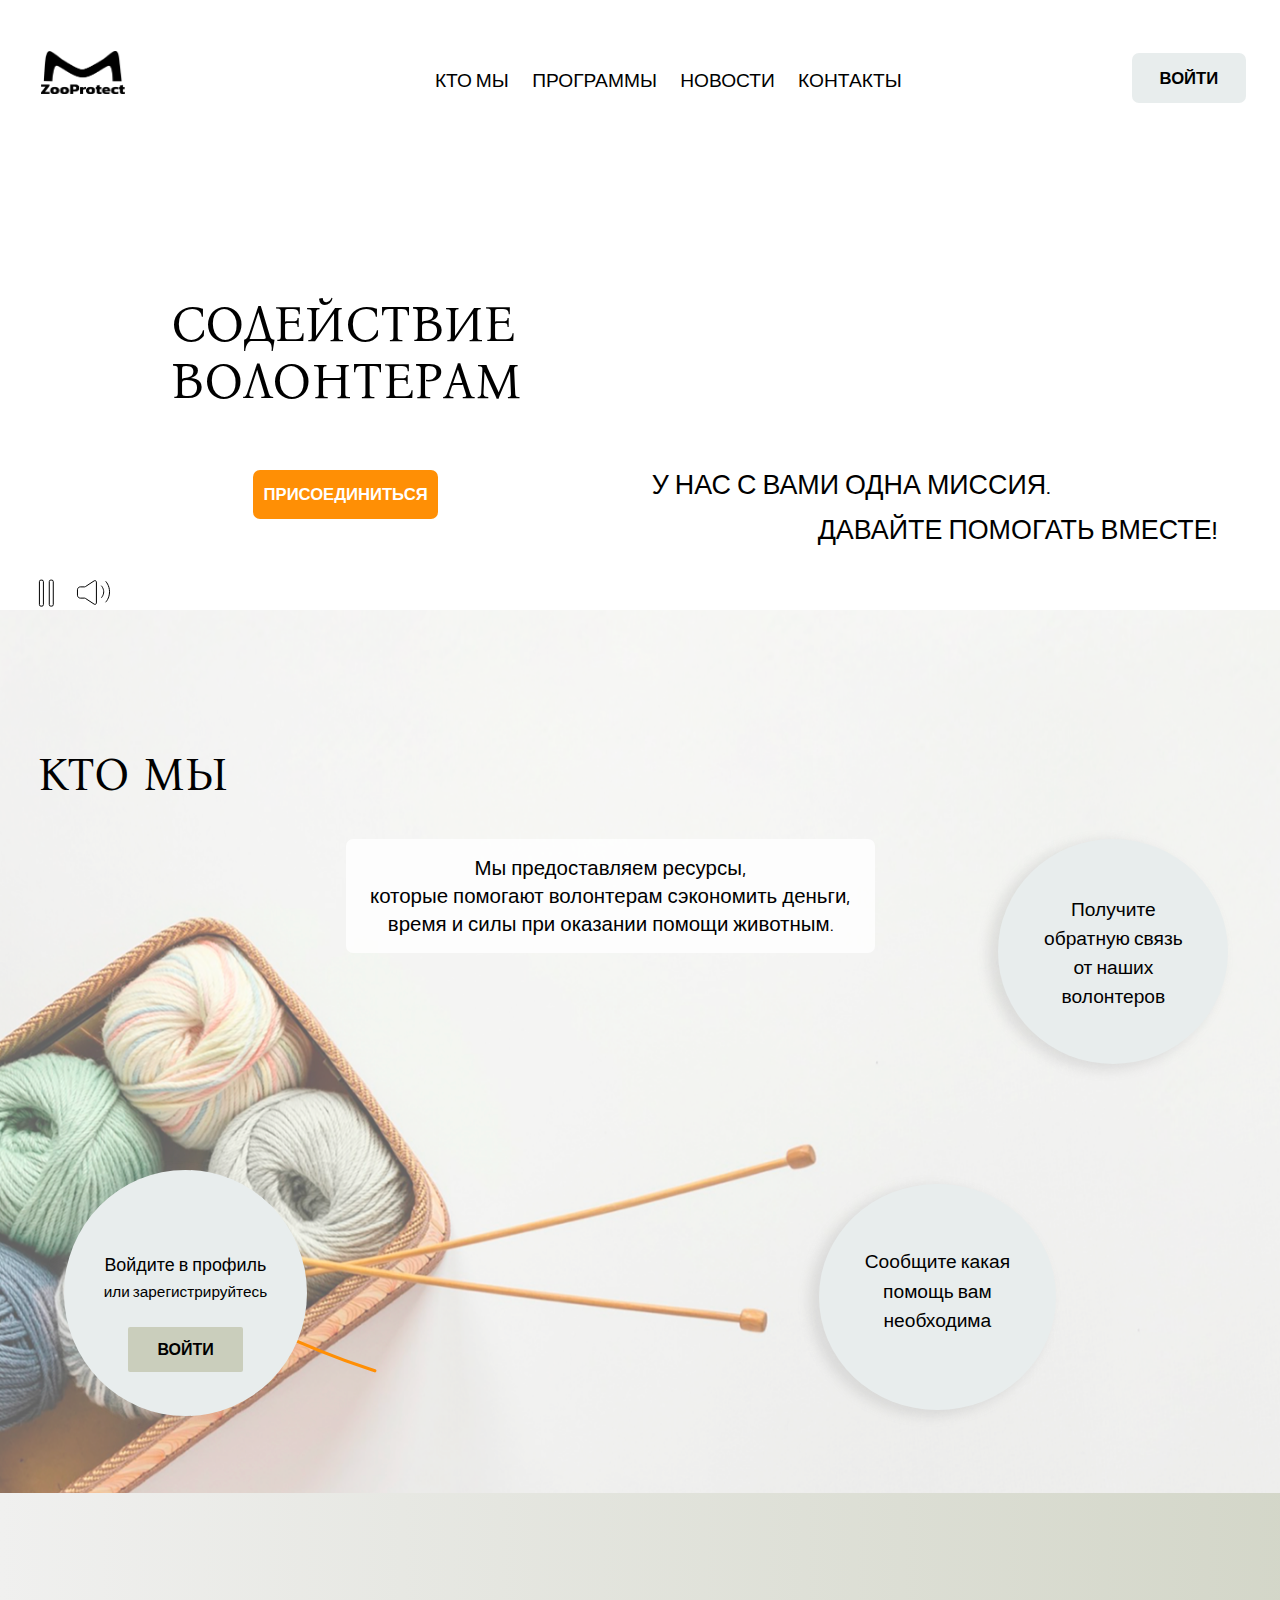
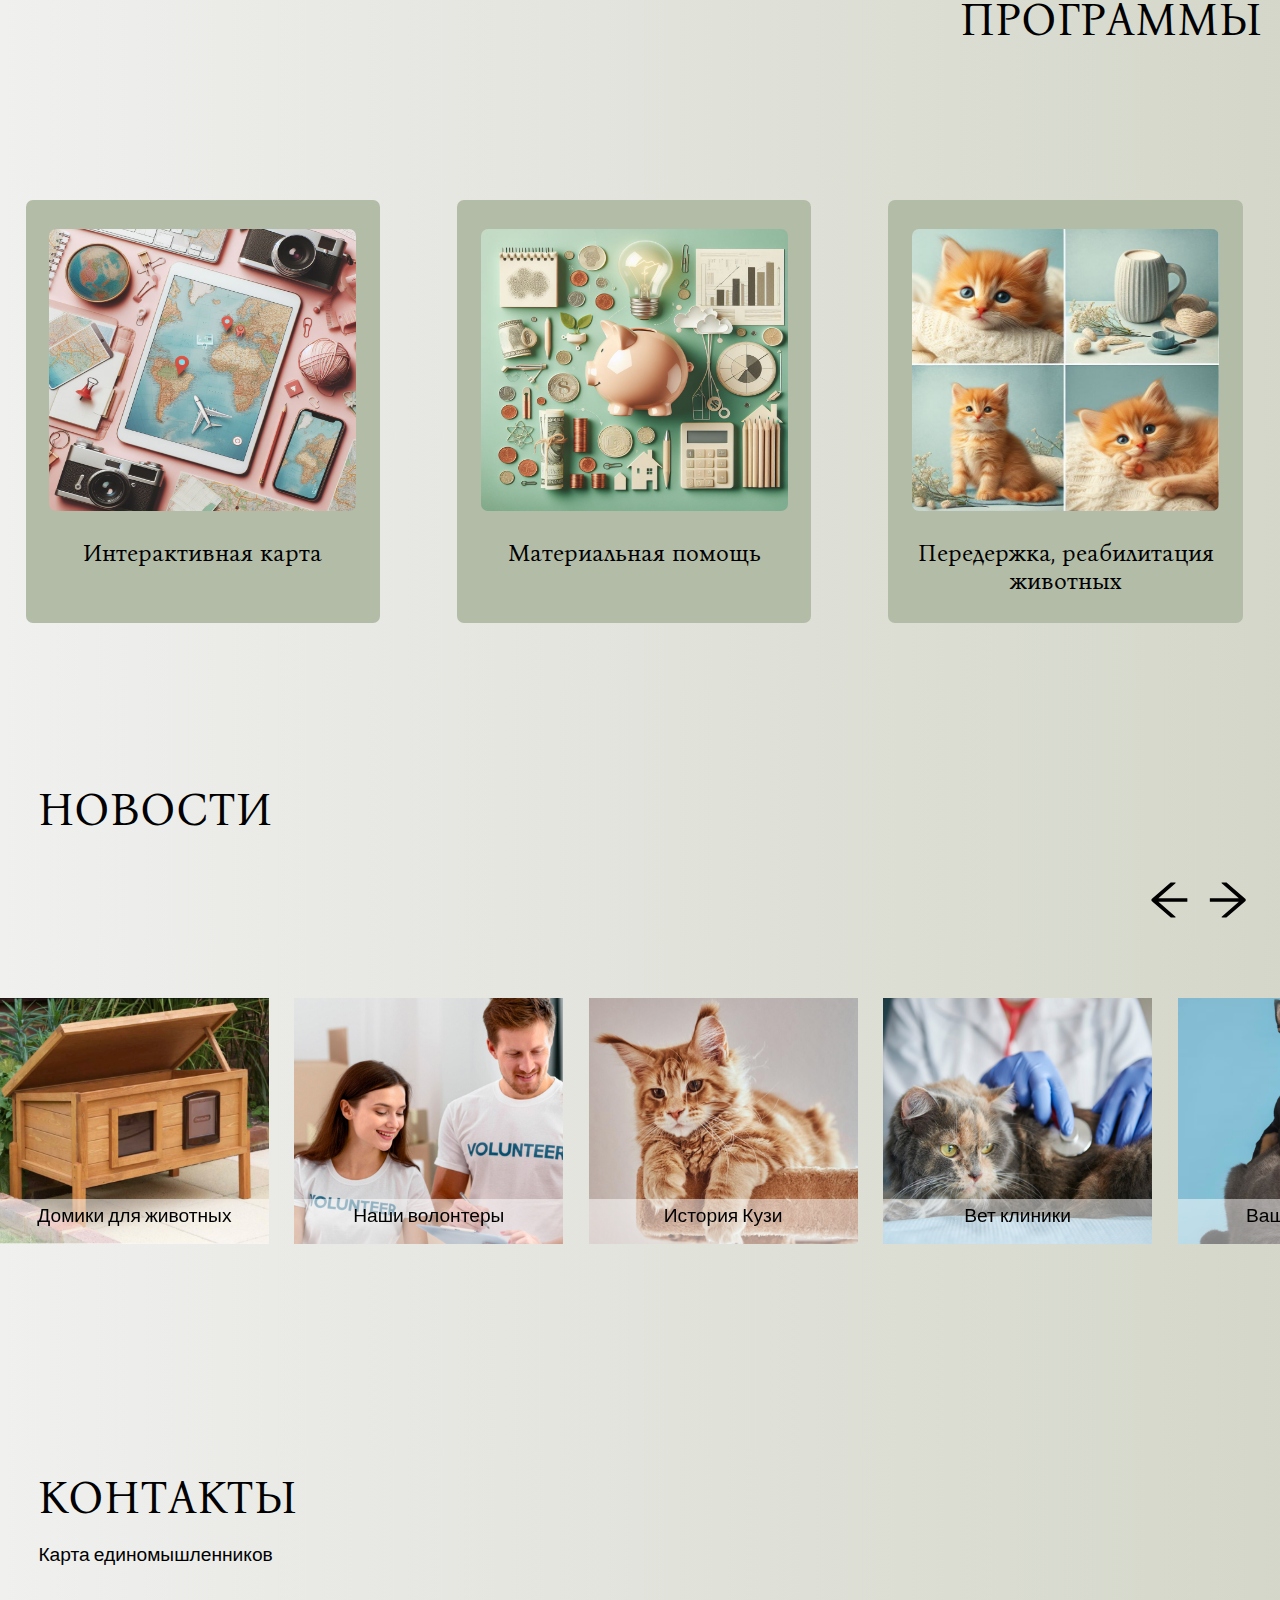
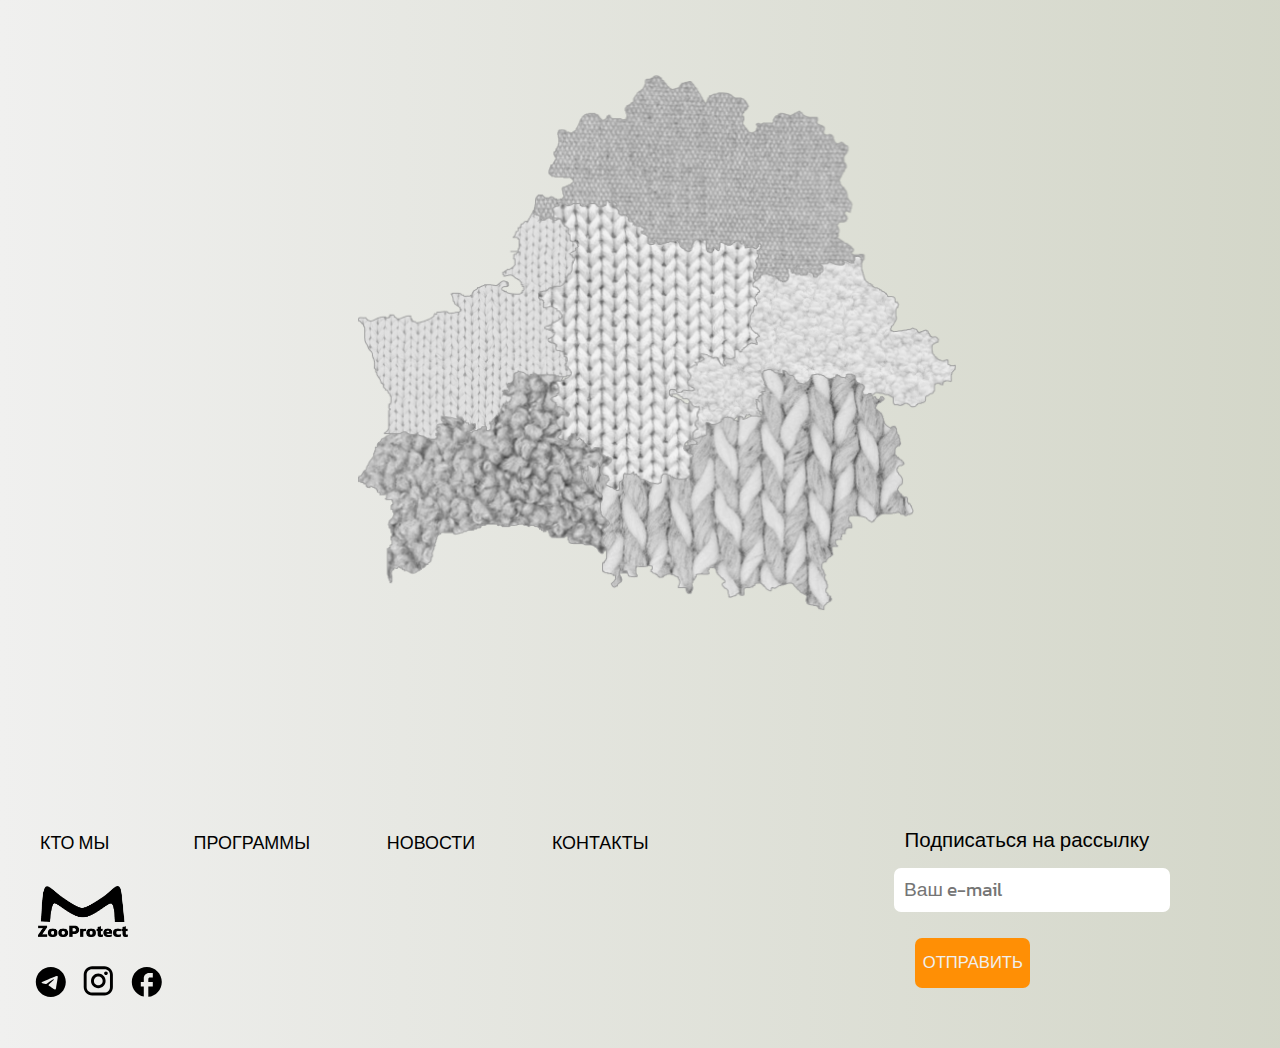
==== index.html @ 99e6db43 "first upload" ====
<!DOCTYPE html>
<html lang="en">
<head>
    <meta charset="UTF-8">
    <meta name="viewport" content="width=device-width, initial-scale=1.0">
    <link rel="stylesheet" href="./styles/normalize.css">
    <link rel="stylesheet" href="./styles/style.css">
    <link rel="preconnect" href="https://fonts.googleapis.com">
    <link rel="preconnect" href="https://fonts.gstatic.com" crossorigin>
    <link href="https://fonts.googleapis.com/css2?family=Bona+Nova:ital,wght@0,400;0,700;1,400&family=Kanit:ital,wght@0,100;0,200;0,300;0,400;0,500;0,600;0,700;0,800;0,900;1,100;1,200;1,300;1,400;1,500;1,600;1,700;1,800;1,900&display=swap" rel="stylesheet">
    <title>Document</title>
</head>

<body>
    <header>
        <div class="container">
            <audio src="./audio/cat.m4a" autoplay loop></audio>
            <audio src="./audio/office.m4a" loop></audio>
            <video src="./video/videoMain.mp4" autoplay muted loop></video>
            <img id="header__background" src="./img/headerBack.png" alt="Девушка за компьютером">
            <img id="header__background_mobile" src="./img/headerBackMobile.png" alt="Рыжий котик">
            <div id="header__menu_mobile">
                <svg width="56" height="22" viewBox="0 0 56 22" fill="none" xmlns="http://www.w3.org/2000/svg">
                    <rect x="0.795593" y="0.400879" width="55.2044" height="2.5896" fill="#1E1E1E"/>
                    <rect x="0.795593" y="9.56677" width="55.2044" height="2.5896" fill="#1E1E1E"/>
                    <rect x="0.795593" y="18.7537" width="55.2044" height="2.5896" fill="#1E1E1E"/>
                    </svg>
                    
                   <a href="#"> <img id="logo_without_name" src="./img/logoWithoutName.png" alt="логотип для мобильной версии"> </a>                   
            </div>
            <div id="burger_menu">
                <div id="burger_menu_head">
                    <svg width="30" height="26" viewBox="0 0 30 26" fill="none" xmlns="http://www.w3.org/2000/svg">
                        <line y1="-1.5" x2="34.8781" y2="-1.5" transform="matrix(0.748028 0.663667 -0.748028 0.663667 1 2.02954)" stroke="black" stroke-width="3"/>
                        <line y1="-1.5" x2="34.8781" y2="-1.5" transform="matrix(-0.748028 0.663667 0.748028 0.663667 28.7225 2.41797)" stroke="black" stroke-width="3"/>
                        </svg>
                        <a href="#"> <img src="./img/logoWithoutName.png" alt="логотип для мобильной версии"> </a>
                        <button class="enterButton">ВОЙТИ</button>
                </div>
                <ul>
                    <li>главная <svg width="26" height="23" viewBox="0 0 26 23" fill="none" xmlns="http://www.w3.org/2000/svg">
                        <g filter="url(#filter0_d_261_61)">
                        <path d="M21.7007 8.1765C22.0947 7.78953 22.1005 7.15639 21.7135 6.76234L15.4075 0.340972C15.0205 -0.0530757 14.3874 -0.0588136 13.9933 0.328156C13.5993 0.715125 13.5935 1.34826 13.9805 1.74231L19.5858 7.4502L13.878 13.0556C13.4839 13.4425 13.4782 14.0757 13.8651 14.4697C14.2521 14.8638 14.8853 14.8695 15.2793 14.4825L21.7007 8.1765ZM4.58487 8.31429L20.9909 8.46297L21.0091 6.46305L4.603 6.31437L4.58487 8.31429Z" fill="#FF8F05"/>
                        </g>
                        <defs>
                        <filter id="filter0_d_261_61" x="0.584871" y="0.041626" width="25.4151" height="22.7274" filterUnits="userSpaceOnUse" color-interpolation-filters="sRGB">
                        <feFlood flood-opacity="0" result="BackgroundImageFix"/>
                        <feColorMatrix in="SourceAlpha" type="matrix" values="0 0 0 0 0 0 0 0 0 0 0 0 0 0 0 0 0 0 127 0" result="hardAlpha"/>
                        <feOffset dy="4"/>
                        <feGaussianBlur stdDeviation="2"/>
                        <feComposite in2="hardAlpha" operator="out"/>
                        <feColorMatrix type="matrix" values="0 0 0 0 0 0 0 0 0 0 0 0 0 0 0 0 0 0 0.25 0"/>
                        <feBlend mode="normal" in2="BackgroundImageFix" result="effect1_dropShadow_261_61"/>
                        <feBlend mode="normal" in="SourceGraphic" in2="effect1_dropShadow_261_61" result="shape"/>
                        </filter>
                        </defs>
                        </svg></li>
                    <li>программы <svg width="26" height="23" viewBox="0 0 26 23" fill="none" xmlns="http://www.w3.org/2000/svg">
                        <g filter="url(#filter0_d_261_61)">
                        <path d="M21.7007 8.1765C22.0947 7.78953 22.1005 7.15639 21.7135 6.76234L15.4075 0.340972C15.0205 -0.0530757 14.3874 -0.0588136 13.9933 0.328156C13.5993 0.715125 13.5935 1.34826 13.9805 1.74231L19.5858 7.4502L13.878 13.0556C13.4839 13.4425 13.4782 14.0757 13.8651 14.4697C14.2521 14.8638 14.8853 14.8695 15.2793 14.4825L21.7007 8.1765ZM4.58487 8.31429L20.9909 8.46297L21.0091 6.46305L4.603 6.31437L4.58487 8.31429Z" fill="#FF8F05"/>
                        </g>
                        <defs>
                        <filter id="filter0_d_261_61" x="0.584871" y="0.041626" width="25.4151" height="22.7274" filterUnits="userSpaceOnUse" color-interpolation-filters="sRGB">
                        <feFlood flood-opacity="0" result="BackgroundImageFix"/>
                        <feColorMatrix in="SourceAlpha" type="matrix" values="0 0 0 0 0 0 0 0 0 0 0 0 0 0 0 0 0 0 127 0" result="hardAlpha"/>
                        <feOffset dy="4"/>
                        <feGaussianBlur stdDeviation="2"/>
                        <feComposite in2="hardAlpha" operator="out"/>
                        <feColorMatrix type="matrix" values="0 0 0 0 0 0 0 0 0 0 0 0 0 0 0 0 0 0 0.25 0"/>
                        <feBlend mode="normal" in2="BackgroundImageFix" result="effect1_dropShadow_261_61"/>
                        <feBlend mode="normal" in="SourceGraphic" in2="effect1_dropShadow_261_61" result="shape"/>
                        </filter>
                        </defs>
                        </svg></li>
                    <li>новости <svg width="26" height="23" viewBox="0 0 26 23" fill="none" xmlns="http://www.w3.org/2000/svg">
                        <g filter="url(#filter0_d_261_61)">
                        <path d="M21.7007 8.1765C22.0947 7.78953 22.1005 7.15639 21.7135 6.76234L15.4075 0.340972C15.0205 -0.0530757 14.3874 -0.0588136 13.9933 0.328156C13.5993 0.715125 13.5935 1.34826 13.9805 1.74231L19.5858 7.4502L13.878 13.0556C13.4839 13.4425 13.4782 14.0757 13.8651 14.4697C14.2521 14.8638 14.8853 14.8695 15.2793 14.4825L21.7007 8.1765ZM4.58487 8.31429L20.9909 8.46297L21.0091 6.46305L4.603 6.31437L4.58487 8.31429Z" fill="#FF8F05"/>
                        </g>
                        <defs>
                        <filter id="filter0_d_261_61" x="0.584871" y="0.041626" width="25.4151" height="22.7274" filterUnits="userSpaceOnUse" color-interpolation-filters="sRGB">
                        <feFlood flood-opacity="0" result="BackgroundImageFix"/>
                        <feColorMatrix in="SourceAlpha" type="matrix" values="0 0 0 0 0 0 0 0 0 0 0 0 0 0 0 0 0 0 127 0" result="hardAlpha"/>
                        <feOffset dy="4"/>
                        <feGaussianBlur stdDeviation="2"/>
                        <feComposite in2="hardAlpha" operator="out"/>
                        <feColorMatrix type="matrix" values="0 0 0 0 0 0 0 0 0 0 0 0 0 0 0 0 0 0 0.25 0"/>
                        <feBlend mode="normal" in2="BackgroundImageFix" result="effect1_dropShadow_261_61"/>
                        <feBlend mode="normal" in="SourceGraphic" in2="effect1_dropShadow_261_61" result="shape"/>
                        </filter>
                        </defs>
                        </svg></li>
                    <li>контакты <svg width="26" height="23" viewBox="0 0 26 23" fill="none" xmlns="http://www.w3.org/2000/svg">
                        <g filter="url(#filter0_d_261_61)">
                        <path d="M21.7007 8.1765C22.0947 7.78953 22.1005 7.15639 21.7135 6.76234L15.4075 0.340972C15.0205 -0.0530757 14.3874 -0.0588136 13.9933 0.328156C13.5993 0.715125 13.5935 1.34826 13.9805 1.74231L19.5858 7.4502L13.878 13.0556C13.4839 13.4425 13.4782 14.0757 13.8651 14.4697C14.2521 14.8638 14.8853 14.8695 15.2793 14.4825L21.7007 8.1765ZM4.58487 8.31429L20.9909 8.46297L21.0091 6.46305L4.603 6.31437L4.58487 8.31429Z" fill="#FF8F05"/>
                        </g>
                        <defs>
                        <filter id="filter0_d_261_61" x="0.584871" y="0.041626" width="25.4151" height="22.7274" filterUnits="userSpaceOnUse" color-interpolation-filters="sRGB">
                        <feFlood flood-opacity="0" result="BackgroundImageFix"/>
                        <feColorMatrix in="SourceAlpha" type="matrix" values="0 0 0 0 0 0 0 0 0 0 0 0 0 0 0 0 0 0 127 0" result="hardAlpha"/>
                        <feOffset dy="4"/>
                        <feGaussianBlur stdDeviation="2"/>
                        <feComposite in2="hardAlpha" operator="out"/>
                        <feColorMatrix type="matrix" values="0 0 0 0 0 0 0 0 0 0 0 0 0 0 0 0 0 0 0.25 0"/>
                        <feBlend mode="normal" in2="BackgroundImageFix" result="effect1_dropShadow_261_61"/>
                        <feBlend mode="normal" in="SourceGraphic" in2="effect1_dropShadow_261_61" result="shape"/>
                        </filter>
                        </defs>
                        </svg></li>
                </ul>
            </div>
            <div id="header__menu">
                <a href="#">
                <img id="logo_stat" src="./img/logo.png" alt="логотип">
                <img id="logo_gif" src="./img/logo_anim.gif" alt="логотип анимация">
                
                </a>
                <ul>
                    <li><a href="#about_us">КТО МЫ</a></li>
                    <li><a href="#programs">ПРОГРАММЫ</a></li>
                    <li><a href="#allNews">НОВОСТИ</a></li>
                    <li><a href="#contacts">КОНТАКТЫ</a></li>
                </ul>
                <button class="enterButton">ВОЙТИ</button>
            </div>
        </div>
    </header>

    <main>
        <section id="first_page">
            <div class="container">
            
                
                <div id="first_page__title">
                  
                    <h1>СОДЕЙСТВИЕ ВОЛОНТЕРАМ</h1>
                    <button class="enterButton">ПРИСОЕДИНИТЬСЯ</button>
            </div>

            <div id="first_page__mediaControllers">
                <svg id="first_page__mediaControllers_pause" width="16" height="28" viewBox="0 0 16 28" fill="none" xmlns="http://www.w3.org/2000/svg">
                    <rect x="11.2737" y="1.11987" width="4" height="26" rx="1.5" stroke="black"/>
                    <rect x="1.41962" y="1.13086" width="4" height="26" rx="1.5" stroke="black"/>
                </svg>
                <svg id="first_page__mediaControllers_play" width="24" height="29" viewBox="0 0 24 29" fill="none" xmlns="http://www.w3.org/2000/svg">
                    <path d="M22.674 15.7808C23.633 15.1962 23.633 13.8038 22.674 13.2192L3.65588 1.62536C2.65631 1.01601 1.3751 1.73547 1.3751 2.90614L1.3751 26.0939C1.3751 27.2645 2.65631 27.984 3.65588 27.3746L22.674 15.7808Z" stroke="black"/>
                </svg>
                    
                <svg id="first_page__mediaControllers_soundOn" width="35" height="25" viewBox="0 0 35 25" fill="none" xmlns="http://www.w3.org/2000/svg">
                    <path d="M1.45831 15.2081V9.79184C1.45831 9.0183 1.7656 8.27643 2.31258 7.72945C2.85957 7.18247 3.60143 6.87518 4.37498 6.87518H8.60415C8.88928 6.87511 9.16814 6.79145 9.40623 6.63455L18.1562 0.865385C18.3761 0.720603 18.631 0.638028 18.894 0.626419C19.157 0.61481 19.4182 0.6746 19.65 0.799446C19.8817 0.924293 20.0753 1.10954 20.2103 1.33554C20.3453 1.56153 20.4166 1.81985 20.4166 2.08309V22.9168C20.4166 23.1801 20.3453 23.4384 20.2103 23.6644C20.0753 23.8904 19.8817 24.0756 19.65 24.2005C19.4182 24.3253 19.157 24.3851 18.894 24.3735C18.631 24.3619 18.3761 24.2793 18.1562 24.1346L9.40623 18.3654C9.16814 18.2085 8.88928 18.1248 8.60415 18.1248H4.37498C3.60143 18.1248 2.85957 17.8175 2.31258 17.2705C1.7656 16.7235 1.45831 15.9816 1.45831 15.2081Z" stroke="black"/>
                    <path d="M25.5208 5.9375C25.5208 5.9375 27.7083 8.125 27.7083 11.7708C27.7083 15.4167 25.5208 17.6042 25.5208 17.6042M29.8958 1.5625C29.8958 1.5625 33.5416 5.20833 33.5416 11.7708C33.5416 18.3333 29.8958 21.9792 29.8958 21.9792" stroke="black" stroke-linecap="round" stroke-linejoin="round"/>
                </svg>
                <svg id="first_page__mediaControllers_soundOff" width="31" height="27" viewBox="0 0 31 27" fill="none" xmlns="http://www.w3.org/2000/svg">
                    <path d="M24.1666 16.3102L27.0833 13.2788M27.0833 13.2788L30 10.2473M27.0833 13.2788L24.1666 10.2473M27.0833 13.2788L30 16.3102" stroke="black" stroke-linecap="round" stroke-linejoin="round"/>
                    <path d="M0.833313 16.0935V10.4641C0.833313 9.6601 1.1406 8.88904 1.68758 8.32054C2.23457 7.75203 2.97643 7.43265 3.74998 7.43265H7.97915C8.26428 7.43258 8.54314 7.34563 8.78123 7.18256L17.5312 1.18637C17.7511 1.03589 18.006 0.950064 18.269 0.937998C18.532 0.925932 18.7932 0.988075 19.025 1.11783C19.2567 1.24759 19.4503 1.44013 19.5853 1.67502C19.7203 1.90991 19.7916 2.1784 19.7916 2.45199V24.1056C19.7916 24.3792 19.7203 24.6477 19.5853 24.8825C19.4503 25.1174 19.2567 25.31 19.025 25.4397C18.7932 25.5695 18.532 25.6316 18.269 25.6196C18.006 25.6075 17.7511 25.5217 17.5312 25.3712L8.78123 19.375C8.54314 19.2119 8.26428 19.125 7.97915 19.1249H3.74998C2.97643 19.1249 2.23457 18.8055 1.68758 18.237C1.1406 17.6685 0.833313 16.8975 0.833313 16.0935Z" stroke="black"/>
                </svg>
            </div>

            <div id="first_page__subitle">
                <p>У НАС С ВАМИ ОДНА МИССИЯ.</p>
                <p>ДАВАЙТЕ ПОМОГАТЬ ВМЕСТЕ!</p>
            </div>
            <button id="enter" class="enterButton">ВОЙТИ</button>
        </section>

        <section id="about_us">
            <div class="container">
                <h2>КТО МЫ</h2>
                <p id="about_us__subtitle">Мы предоставляем ресурсы, 
                    <span>которые помогают волонтерам сэкономить деньги,
                     время и силы при оказании помощи животным.</span></p>
                     <div id="about_us__balls">
                        <p>
                            <span>Войдите в профиль</span>
                            <span>или зарегистрируйтесь</span>
                            <button id="enter_tabl" class="enterButton">ВОЙТИ</button>
                            
                        </p>
                        <p><span>Сообщите какая помощь вам необходима</span></p>
                        <p><span>Получите обратную связь от наших волонтеров</span></p>
                        <svg id='line_one' viewBox='0 0 1000 1000' xmlns='http://www.w3.org/2000/svg'>
                            <path d='M1.48067 350.879C35.8664 376.473 103.628 409.836 173.391 432.848C243.87 456.096 316.393 468.863 358.607 468.863C487.158 468.863 426.803 422.84 414.512 412.44C393.082 397.628 375.92 401.176 371.281 402.961C312.711 425.5 383.511 456.13 460.524 466.985C533.077 477.211 610.868 470.552 599.944 401.971C585.261 309.79 792.72 332.812 830.247 305.345C849.129 291.669 846.093 276.488 842.311 269.581C834.868 254.263 786.221 198.823 803.131 181.09C819.105 166.21 837.352 187.075 864.216 185.722C893.926 181.009 932.607 147.705 889.196 113.763C880.44 107.827 871.971 106.551 864.138 113.846C856.51 120.95 860.09 129.66 874.154 134.493C915.4 148.668 944.94 34.3756 944.94 0.870906' fill='none' stroke='#FF8F05' stroke-width='3px' stroke-dasharray='0 1900' stroke-linecap='round'>
                                <animate
                                         attributeType='XML'
                                         attributeName='stroke-dasharray'
                                         from='0 1900'
                                         to='1900 0'
                                         dur='7.5s'
                                         repeatCount='indefinite'/>
                            </path>
                        </svg>
                        <svg id='line_tablet' width="640" height="198" viewBox="0 0 640 198" fill="none" xmlns="http://www.w3.org/2000/svg">
                            <path d="M1.75183 50.9061C9.79731 49.9003 31.4132 44.3478 57.6862 40.1476C73.2469 37.6603 84.2264 23.1281 99.1748 31.1845C110.329 42.5465 91.0949 78.1281 73.0681 90.6085C51.7599 105.36 51.1623 133.128 70.6983 150.273C84.2264 158.088 97.9555 158.909 112.726 155.627C122.535 153.447 136.238 147.16 144.054 141.081C148.579 137.562 154.227 126.272 146.052 119.016C136.563 113.128 130.484 119.009 124.227 126.83C113.473 140.272 122.752 164.793 135.103 174.399C154.416 189.42 187.982 195.781 212.304 195.781C235.802 195.781 262.25 192.599 283.911 182.852C294.395 178.134 305.471 170.954 313.002 161.221C316.503 156.696 322.528 147.55 327.546 144.314C363.524 121.114 375.524 119.781 404.747 117.461C418.748 116.349 474.226 121.807 480.954 129.063C497.142 139.668 480.672 157.492 470.761 149.784C464.341 144.791 459.185 141.901 456.952 126.83C456.395 116.225 454.227 111.201 460.859 99.4798C468.675 91.6653 477.606 87.7584 490.442 84.9676C508.862 83.2928 532.416 91.5519 551.566 92.9703C578.736 94.9829 600.33 88.3967 624.044 74.4472C682.191 27.781 542.793 10.2006 541.46 2.20044" stroke="#FF8F05" stroke-width="2.00019" stroke-miterlimit="22.9256" stroke-linecap="round"/>
                            <animate
                                         attributeType='XML'
                                         attributeName='stroke-dasharray'
                                         from='0 1900'
                                         to='1900 0'
                                         dur='7.22s'
                                         repeatCount='indefinite'/>
                        </svg>
                     </div>   
            </div>
        </section>

        <section id="programs">
            <h2>ПРОГРАММЫ</h2>
            <div id="programs__cards">
                <div class="programs__card">
                    <img src="./img/card1.jpg" alt="map">
                    <h4>Интерактивная карта</h4>
                    <p class="card_subtlt">Карта для поиска единомышленников в вашем регионе</p>
                </div>

                <div class="programs__card">
                    <img src="./img/card2.jpg" alt="material aid">
                    <h4>Материальная помощь</h4>
                    <p class="card_subtlt">Помогаем оплатить подтвержденные расходы на лечение животных</p>
                </div>

                <div class="programs__card">
                    <img src="./img/card3.jpg" alt="reabilitation">
                    <h4>Передержка, реабилитация животных</h4>
                        <p class="card_subtlt">Широкая сеть волонтеров готовых помочь</p>
                </div>
            </div>
        </section>

        <section id="allNews">
            <div class="container">
                <h2>НОВОСТИ</h2>
                <div id="allNews__arrows">
                    <svg id="arrow_left" width="37" height="36" viewBox="0 0 37 36" fill="none" xmlns="http://www.w3.org/2000/svg">
                        <path d="M0.85828 16.8184L19.3055 0.807617C19.4471 0.685547 19.6278 0.617188 19.8182 0.617188H24.1395C24.5009 0.617188 24.6669 1.06641 24.3934 1.30078L7.29383 16.1445H35.868C36.0829 16.1445 36.2587 16.3203 36.2587 16.5352V19.4648C36.2587 19.6797 36.0829 19.8555 35.868 19.8555H7.29871L24.3983 34.6992C24.6718 34.9385 24.5057 35.3828 24.1444 35.3828H19.6766C19.5839 35.3828 19.4911 35.3486 19.4227 35.2852L0.85828 19.1816C0.689243 19.0346 0.553707 18.8531 0.460831 18.6493C0.367954 18.4454 0.319893 18.224 0.319893 18C0.319893 17.776 0.367954 17.5546 0.460831 17.3507C0.553707 17.1469 0.689243 16.9654 0.85828 16.8184Z" fill="black"/>
                    </svg>
                    <svg id="arrow_right" width="37" height="36" viewBox="0 0 37 36" fill="none" xmlns="http://www.w3.org/2000/svg">
                        <path d="M36.1412 16.8184L17.694 0.807617C17.5524 0.685547 17.3717 0.617188 17.1813 0.617188H12.86C12.4987 0.617188 12.3326 1.06641 12.6061 1.30078L29.7057 16.1445H1.13147C0.916626 16.1445 0.740845 16.3203 0.740845 16.5352V19.4648C0.740845 19.6797 0.916626 19.8555 1.13147 19.8555H29.7008L12.6012 34.6992C12.3278 34.9385 12.4938 35.3828 12.8551 35.3828H17.3229C17.4156 35.3828 17.5084 35.3486 17.5768 35.2852L36.1412 19.1816C36.3103 19.0346 36.4458 18.8531 36.5387 18.6493C36.6316 18.4454 36.6796 18.224 36.6796 18C36.6796 17.776 36.6316 17.5546 36.5387 17.3507C36.4458 17.1469 36.3103 16.9654 36.1412 16.8184Z" fill="black"/>
                    </svg>
                </div>

                <div id="allNews__news_slider">
                    
                    
                    
                </div>

                

            </div>
        </section>

        <section id="contacts">
            <div class="container">
                <h2>КОНТАКТЫ</h2>
                <p>Карта единомышленников</p>
                <div id="contacts__allAboutMap">
                    <div id="contacts__map">
                        <img id="minsk" src="./img/minsk.png">
                        <img id="brest" src="./img/brest.png">
                        <img id="grodno" src="./img/grodno.png">
                        <img id="vitebsk" src="./img/vitebsk.png">
                        <img id="mogilev" src="./img/mogilev.png">
                        <img id="gomel" src="./img/gomel.png">
                    </div>
                    <div id="contacts__points">
                        <div id="point1" class="geoteg">
                            <svg  width="11" height="11" viewBox="0 0 11 11" fill="none" xmlns="http://www.w3.org/2000/svg">
                                <circle cx="5.66602" cy="5.44385" r="4.5" fill="#FF8F05" stroke="#9BA196"/>
                            </svg>
                        </div>

                        <div id="point2" class="geoteg">
                            <svg  width="11" height="11" viewBox="0 0 11 11" fill="none" xmlns="http://www.w3.org/2000/svg">
                                <circle cx="5.66602" cy="5.44385" r="4.5" fill="#FF8F05" stroke="#9BA196"/>
                            </svg>
                        </div>

                        <div id="point3" class="geoteg">
                            <svg  width="11" height="11" viewBox="0 0 11 11" fill="none" xmlns="http://www.w3.org/2000/svg">
                                <circle cx="5.66602" cy="5.44385" r="4.5" fill="#FF8F05" stroke="#9BA196"/>
                            </svg>
                        </div>

                        <div id="point4" class="geoteg">
                            <svg  width="11" height="11" viewBox="0 0 11 11" fill="none" xmlns="http://www.w3.org/2000/svg">
                                <circle cx="5.66602" cy="5.44385" r="4.5" fill="#FF8F05" stroke="#9BA196"/>
                            </svg>
                        </div>

                        <div id="point5" class="geoteg">
                            <svg  width="11" height="11" viewBox="0 0 11 11" fill="none" xmlns="http://www.w3.org/2000/svg">
                                <circle cx="5.66602" cy="5.44385" r="4.5" fill="#FF8F05" stroke="#9BA196"/>
                            </svg>
                        </div>

                        <div id="point6" class="geoteg">
                            <svg  width="11" height="11" viewBox="0 0 11 11" fill="none" xmlns="http://www.w3.org/2000/svg">
                                <circle cx="5.66602" cy="5.44385" r="4.5" fill="#FF8F05" stroke="#9BA196"/>
                            </svg>
                        </div>

                        <div id="point7" class="geoteg">
                            <svg  width="11" height="11" viewBox="0 0 11 11" fill="none" xmlns="http://www.w3.org/2000/svg">
                                <circle cx="5.66602" cy="5.44385" r="4.5" fill="#FF8F05" stroke="#9BA196"/>
                            </svg>
                        </div>

                        <div id="point8" class="geoteg">
                            <svg  width="11" height="11" viewBox="0 0 11 11" fill="none" xmlns="http://www.w3.org/2000/svg">
                                <circle cx="5.66602" cy="5.44385" r="4.5" fill="#FF8F05" stroke="#9BA196"/>
                            </svg>
                        </div>

                        <div id="point9" class="geoteg">
                            <svg  width="11" height="11" viewBox="0 0 11 11" fill="none" xmlns="http://www.w3.org/2000/svg">
                                <circle cx="5.66602" cy="5.44385" r="4.5" fill="#FF8F05" stroke="#9BA196"/>
                            </svg>
                        </div>

                        <div id="point10" class="geoteg">
                            <svg  width="11" height="11" viewBox="0 0 11 11" fill="none" xmlns="http://www.w3.org/2000/svg">
                                <circle cx="5.66602" cy="5.44385" r="4.5" fill="#FF8F05" stroke="#9BA196"/>
                            </svg>
                        </div>

                        <div id="point11" class="geoteg">
                            <svg  width="11" height="11" viewBox="0 0 11 11" fill="none" xmlns="http://www.w3.org/2000/svg">
                                <circle cx="5.66602" cy="5.44385" r="4.5" fill="#FF8F05" stroke="#9BA196"/>
                            </svg>
                        </div>

                        
                    </div>
                    <svg id="solid_line" width="170" height="2" viewBox="0 0 170 2" fill="none" xmlns="http://www.w3.org/2000/svg">
                        <line y1="1" x2="170" y2="1" stroke="#FF8F05" stroke-width="2"/>
                    </svg>
                    <div id="contacts__card">
                        
                        <div id="contacts__card_info">
                            <div>
                                <img src="./img/volontee/7mogilevcentr.png" alt="Фото организации">
                            </div>
                            <div>
                                <p id="contacts__card_info_title">Волонтер/организация</p>
                                <p id="contacts__card_info_descr">Имя, навазние</p>
                            
                            </div>
                        </div>
                </div>
                        
                </div>
            </div>
        </section>

       
    </main>
    <footer>
        <div id="footer__menu_social">
            <div id="footer__menu">
                <ul>
                    <li><a href="#about_us">КТО МЫ</a></li>
                    <li><a href="#programs">ПРОГРАММЫ</a></li>
                    <li><a href="#allNews">НОВОСТИ</a></li>
                    <li><a href="#contacts">КОНТАКТЫ</a></li>
                </ul>
            </div>
            <div id="footer__social">
                <a href="#header__menu"><img id="logotype" src="./img/logo.png" alt="логотип"></a>
                <div id="footer__social_icons">
                    <svg id="telegram" width="31" height="31" viewBox="0 0 31 31" fill="none" xmlns="http://www.w3.org/2000/svg">
                        <path d="M15.8017 0.900391C7.5217 0.900391 0.801697 7.62039 0.801697 15.9004C0.801697 24.1804 7.5217 30.9004 15.8017 30.9004C24.0817 30.9004 30.8017 24.1804 30.8017 15.9004C30.8017 7.62039 24.0817 0.900391 15.8017 0.900391ZM22.7617 11.1004C22.5367 13.4704 21.5617 19.2304 21.0667 21.8854C20.8567 23.0104 20.4367 23.3854 20.0467 23.4304C19.1767 23.5054 18.5167 22.8604 17.6767 22.3054C16.3567 21.4354 15.6067 20.8954 14.3317 20.0554C12.8467 19.0804 13.8067 18.5404 14.6617 17.6704C14.8867 17.4454 18.7267 13.9504 18.8017 13.6354C18.8121 13.5877 18.8107 13.5381 18.7977 13.4911C18.7846 13.444 18.7602 13.4009 18.7267 13.3654C18.6367 13.2904 18.5167 13.3204 18.4117 13.3354C18.2767 13.3654 16.1767 14.7604 12.0817 17.5204C11.4817 17.9254 10.9417 18.1354 10.4617 18.1204C9.9217 18.1054 8.9017 17.8204 8.1367 17.5654C7.1917 17.2654 6.4567 17.1004 6.5167 16.5754C6.5467 16.3054 6.9217 16.0354 7.6267 15.7504C12.0067 13.8454 14.9167 12.5854 16.3717 11.9854C20.5417 10.2454 21.3967 9.94539 21.9667 9.94539C22.0867 9.94539 22.3717 9.97539 22.5517 10.1254C22.7017 10.2454 22.7467 10.4104 22.7617 10.5304C22.7467 10.6204 22.7767 10.8904 22.7617 11.1004Z" fill="black"/>
                    </svg>
                    <svg id="instagram" width="30" height="30" viewBox="0 0 30 30" fill="none" xmlns="http://www.w3.org/2000/svg">
                        <path d="M9.17672 0.316895H21.4267C26.0934 0.316895 29.8851 4.10856 29.8851 8.77523V21.0252C29.8851 23.2685 28.9939 25.4199 27.4077 27.0062C25.8214 28.5924 23.67 29.4836 21.4267 29.4836H9.17672C4.51005 29.4836 0.718384 25.6919 0.718384 21.0252V8.77523C0.718384 6.53194 1.60953 4.38053 3.19577 2.79428C4.78202 1.20804 6.93343 0.316895 9.17672 0.316895ZM8.88505 3.23356C7.49267 3.23356 6.15731 3.78669 5.17274 4.77125C4.18817 5.75582 3.63505 7.09118 3.63505 8.48356V21.3169C3.63505 24.219 5.98297 26.5669 8.88505 26.5669H21.7184C23.1108 26.5669 24.4461 26.0138 25.4307 25.0292C26.4153 24.0446 26.9684 22.7093 26.9684 21.3169V8.48356C26.9684 5.58148 24.6205 3.23356 21.7184 3.23356H8.88505ZM22.958 5.42106C23.4414 5.42106 23.9051 5.61312 24.247 5.95498C24.5888 6.29685 24.7809 6.76051 24.7809 7.24398C24.7809 7.72745 24.5888 8.19111 24.247 8.53298C23.9051 8.87484 23.4414 9.0669 22.958 9.0669C22.4745 9.0669 22.0108 8.87484 21.669 8.53298C21.3271 8.19111 21.1351 7.72745 21.1351 7.24398C21.1351 6.76051 21.3271 6.29685 21.669 5.95498C22.0108 5.61312 22.4745 5.42106 22.958 5.42106ZM15.3017 7.60856C17.2356 7.60856 19.0903 8.37679 20.4577 9.74424C21.8252 11.1117 22.5934 12.9664 22.5934 14.9002C22.5934 16.8341 21.8252 18.6888 20.4577 20.0562C19.0903 21.4237 17.2356 22.1919 15.3017 22.1919C13.3679 22.1919 11.5132 21.4237 10.1457 20.0562C8.77828 18.6888 8.01005 16.8341 8.01005 14.9002C8.01005 12.9664 8.77828 11.1117 10.1457 9.74424C11.5132 8.37679 13.3679 7.60856 15.3017 7.60856ZM15.3017 10.5252C14.1414 10.5252 13.0286 10.9862 12.2081 11.8066C11.3877 12.6271 10.9267 13.7399 10.9267 14.9002C10.9267 16.0606 11.3877 17.1734 12.2081 17.9938C13.0286 18.8143 14.1414 19.2752 15.3017 19.2752C16.462 19.2752 17.5748 18.8143 18.3953 17.9938C19.2158 17.1734 19.6767 16.0606 19.6767 14.9002C19.6767 13.7399 19.2158 12.6271 18.3953 11.8066C17.5748 10.9862 16.462 10.5252 15.3017 10.5252Z" fill="black"/>
                    </svg>
                    <svg id="facebook" width="31" height="31" viewBox="0 0 31 31" fill="none" xmlns="http://www.w3.org/2000/svg">
                        <path d="M30.8017 15.9004C30.8017 7.62039 24.0817 0.900391 15.8017 0.900391C7.5217 0.900391 0.801697 7.62039 0.801697 15.9004C0.801697 23.1604 5.9617 29.2054 12.8017 30.6004V20.4004H9.8017V15.9004H12.8017V12.1504C12.8017 9.25539 15.1567 6.90039 18.0517 6.90039H21.8017V11.4004H18.8017C17.9767 11.4004 17.3017 12.0754 17.3017 12.9004V15.9004H21.8017V20.4004H17.3017V30.8254C24.8767 30.0754 30.8017 23.6854 30.8017 15.9004Z" fill="black"/>
                    </svg>
                </div>
            </div>
          
        </div>
        <div id="footer__subscribe">
            <p>Подписаться на рассылку</p>
            <input type="text" name="subscribe" placeholder="Ваш e-mail">
            <button>ОТПРАВИТЬ</button>
        </div>
        
    </footer>

    <script src="./script/script.js"></script>
    
</body>
</html>
---- styles/style.css ----
body{
font-family: 'Bona Nova', serif;
font-family: 'Kanit', sans-serif;
width: 100%;
max-width: 1346px; 
}

.container{
    margin: 0 auto;
}

header{
    position: relative;
}

#header__menu{
    display: flex;
    flex-direction: row;
    width: 99%;
    margin-top: 0.5vw;
}

#header__menu_mobile{
    display: none;
}

#header__background_mobile{
    display: none;
}

#burger_menu{
    display: none;
}

#header__menu>a{
    width: 16vw;
}

#logo_stat{
    height: 40%;
    width: 41%;
    margin-top: 22%;
    margin-left: 20%;
    visibility: visible;
}

#logo_gif{
    height: 86%;
    width: 11.2%;
    position: absolute;
    top: -4%;
    left: -0.8%;
    visibility: hidden;
}

#logo_without_name{
    display: none;
}

#header__menu>ul{
    list-style: none;
    display: flex;
    flex-direction: row;
    font-family: 'Kanit', sans-serif;
    margin-left: 15%;
    column-gap: 4%;
    margin-top: 5%;
    margin-right: 9%;
    width: 46%;
    font-size: 1.5vw;
}

#header__menu>ul>li{
    cursor: pointer;
    border-bottom: transparent 2px solid;
}

li>a{
    color: inherit;
    text-decoration: none;
}

#header__menu>ul>li:hover{
    border-bottom: #FF8F05 2px solid;
}

#header__menu>button{
    width: 9%;
    height: 50px;
    background-color: #E8EDED;
    font-weight: 900;
    border: none;
    margin-top: 3.7%;
    font-size: 1.3vw;
    border-radius: 7px;
    cursor: pointer;
    border: transparent 2px solid;
}

#header__menu>button:hover{
    border: #FF8F05 2px solid;
}

#header__menu>button:active{
    background: #B3BCA7;
    border: #FF8F05 2px solid;
}

#first_page{
    position: relative;
}

#first_page__title{
    display: flex;
    flex-direction: column;
    margin-top: 124px;
    margin-left: 12%;
    width: 30%;
    align-items: center;
}


#first_page__title>h1{
    font-family: 'Bona Nova', serif;
    font-size: 3.9vw;
    font-weight: 400;
    background-color: rgba(255, 255, 255, 0.5);
    border-radius: 7px;
    padding: 2vw;
}

#first_page__title>button{
    font-family: 'Kanit', sans-serif;
    font-weight: 900;
    background-color: #FF8F05;
    border: none;
    border-radius: 7px;
    color: #FFF;
    width: 48%;
    height: 49px;
    margin-top: 0%;
    font-size: 1.3vw;
    border: transparent 2px solid;
}

#first_page__title>button:hover{ 
    box-shadow: 0 0 10px 0 #ff5100 inset, 0 0 10px 4px #ff5100;
}

#first_page__title>button:active{
    background-color: #FF8F05;
    box-shadow: none;
}

#first_page__mediaControllers{
    position: relative;
    margin-top: 4.7%;
    margin-left: 3%;
}


#first_page__mediaControllers_pause{
    visibility: visible;
    cursor: pointer;

}

#first_page__mediaControllers_pause:hover>rect{
    stroke: #FF8F05;
}

#first_page__mediaControllers_pause:active>rect{
    stroke: #ffffff;
}

#first_page__mediaControllers_play{
    position: absolute;
    top: 0px;
    left: 0%;
    visibility: hidden;
    cursor: pointer;
}

#first_page__mediaControllers_play:hover>path{
    stroke: #FF8F05;
}

#first_page__mediaControllers_play:active>path{
    stroke: #ffffff;
}

#first_page__mediaControllers_soundOn{
    position: absolute;
    top: 1px;
    left: 3%;
    cursor: pointer;
    visibility: visible;
}

#first_page__mediaControllers_soundOn:hover>path{
    stroke: #FF8F05;
}

#first_page__mediaControllers_soundOn:active>path{
    stroke: #ffffff;
}

#first_page__mediaControllers_soundOff{
    position: absolute;
    top: 1px;
    left: 3%;
    visibility: hidden;
    cursor: pointer;
}

#first_page__mediaControllers_soundOff:hover>path{
    stroke: #FF8F05;
}

#first_page__mediaControllers_soundOff:active>path{
    stroke: #ffffff;
}

#first_page__subitle{
    position: absolute;
    top: 16vw;
    left: 49%;
    background-color: rgba(255, 255, 255, 0.5);
    border-radius: 7px;
    font-size: 2.1vw;
    font-weight: 300;
    width: 48%;
    height: 118px;
    padding-top: 0.1vw;
}

#first_page__subitle>p:first-of-type{
    margin-left: 4%;
}

#first_page__subitle>p:last-of-type{
    margin-left: 31%;
    margin-top: -2%;
}

video{
    position: absolute;
    z-index: -90;
    top: -39px;
    left: 0;
    max-width: 1346px;
    width: 100%;
}

#header__background{
    display: none;
}

#about_us{
    position: relative;
    background-image: url(../img/balls.png);
    max-width: 1346px;
    width: 100%;
    background-repeat: no-repeat;
    height: 870px;
    background-position-y: -317px;
    background-position-x: -1px;
    z-index: -100;
    padding-top: 1vw;
}

#about_us>div>h2{
    font-family: 'Bona Nova', serif;
    font-size: 3.5vw;
    font-weight: 400;
    margin-left: 3%;
    padding-top: 7%;
}

#about_us__subtitle{
    background-color: rgba(255, 255, 255, 0.8);
    border-radius: 7px;
    font-size: 1.6vw;
    font-weight: 300;
    width: 39%;
    line-height: 28px;
    margin-left: 27%;
    margin-top: 0px;
    padding: 15px;
    text-align: center;
}

#about_us__subtitle>span{
    display: block;
}

#about_us__balls{
    position: relative;
}

#about_us__balls>p{
    border-radius: 50%;
    background-color: #E8EDED;
    width: 20%;
    height: 20%;
    text-align: center;
    font-family: 'Kanit', sans-serif;
    font-size: 1.4vw;
    box-shadow: -8px 4px 12px 2px rgba(141, 141, 141, .2);
    display: flex;
    justify-content: center;
    align-content: center;
    z-index: 5;
}

#about_us__balls>p:first-of-type{
    display: flex;
    position: absolute;
    top: 14vw;
    left: 5%;
    flex-direction: column;
    align-items: center;
    width: 18.5vw;
    height: 17.5vw;
    padding-top: 16px;
    border: 3px transparent solid;
    animation: borderBall1 7.50s infinite;
}

@keyframes borderBall1 {
    0% {
        border: 3px transparent solid;
    }
    50% {
        border: 3px #FF8F05 solid;
    }
    100% {
        border: 3px #FF8F05 solid;
    }
}

#about_us__balls>p:first-of-type>span:first-of-type{
    display: block;
    margin-top: -47px;
}

#about_us__balls>p:first-of-type>span:last-of-type{
    display: block;
    margin-top: 7px;
    font-size: 1.2vw;
}

#enter{
    position: absolute;
    margin-top: 56vw;
    width: 9%;
    height: 12%;
    border-radius: 2px;
    background-color: #CACEBC;
    font-weight: 600;
    border: transparent 2px solid;
    cursor: pointer;
    margin-left: 10vw;
}

#enter:hover{
    border: #FF8F05 2px solid;
}

#enter:active{
    background-color: #FF8F05;
    border: #B3BCA7 2px solid;
}

#enter_tabl{
    display: none;
}

#about_us__balls>p:nth-child(2){
    position: absolute;
    top: 15vw;
    left: 64%;
    height: 12.5vw;
    padding-top: 60px;
    text-align: center;
    width: 18vw;
    font-size: 1.5vw;
    line-height: 152%;
    border: 3px transparent solid;
    animation: borderBall2 7.5s infinite;
}

@keyframes borderBall2 {
    0% {
        border: 3px transparent solid;
    }
    50% {
        border: 3px transparent solid;
    }
    100% {
        border: 3px #FF8F05 solid;
    }
}

#about_us__balls>p:nth-child(2)>span{
    width: 12vw;
}

#about_us__balls>p:last-of-type{
    position: absolute;
    top: -12vw;
    left: 78%;
    height: 13vw;
    padding-top: 53px;
    text-align: center;
    width: 17.5vw;
    font-size: 1.5vw;
    line-height: 152%;
    border: 3px transparent solid;
    animation: borderBall3 7.5s infinite;
}

@keyframes borderBall3 {
    0% {
        border: 3px transparent solid;
    }
    77% {
        border: 3px transparent solid;
    }
    100% {
        border: 3px #FF8F05 solid;
    }
}

#about_us__balls>p:last-of-type>span{
    width: 12vw;
}

#line_one {
    position: absolute;
    display: block;
    top: -52px;
    left: 15vw;
    color: red;
    max-width: 1346px;
    width: 81vw;
    z-index: 1;
}

#line_tablet{
    display: none;
}

#programs{
    background-image: linear-gradient(90deg, #f0f0ef, #CACEBC, #f0f0ef,#d9e4b1b0);
    padding-top: 6px;
    background-size: 400% 400%;
    animation: gradient 15s ease infinite;
    margin-bottom: -163px;
}

@keyframes gradient {
    0% {
        background-position: 0% 50%;
    }
    50% {
        background-position: 100% 50%;
    }
    100% {
        background-position: 0% 50%;
    }
}

#programs>h2{
    font-family: 'Bona Nova', serif;
    font-size: 3.5vw;
    font-weight: 400;
    margin-left: 75%;
    margin-bottom: 12vw;
    margin-top: 96px;
}

#programs__cards{
    display: grid;
    grid-template-columns: 27.7vw 27.7vw 27.7vw;
    grid-template-rows: 33vw;
    margin-left: 2vw;
    gap: 6vw;
    margin-bottom: 100px;
}

.programs__card{
    background-color: #B3BCA7;
    display: flex;
    flex-direction: column;
    justify-items: center;
    align-items: center;
    border-radius: 7px;
}

.programs__card>img{
    width: 24vw;
    margin-top: 29px;
    height: 22vw;
    margin-bottom: -3px;
    border-radius: 7px;
}

.programs__card>h4{
    font-family: 'Bona Nova', serif;
    font-size: 1.9vw;
    font-weight: 400;
    text-align: center;
}

.card_subtlt{
    visibility: hidden;
}

.programs__card:hover>img{
    width: 21vw;
    margin-top: -96px;
    height: 19vw;
    margin-bottom: 40px;
    transition: 0.5s ease;
}

.programs__card:hover>.card_subtlt{
    visibility: visible;
    text-align: center;
    font-size: 1.5vw;
    width: 21vw;
    margin-top: 0px;
    overflow: hidden;
    transition: visiability 0.5s ease;
}

#allNews{
    background-image: linear-gradient(90deg, #f0f0ef, #CACEBC, #f0f0ef,#d9e4b1b0);
    padding-top: 63px;
    background-size: 400% 400%;
    animation: gradient 15s ease infinite;
}

#allNews>div>h2{
    font-family: 'Bona Nova', serif;
    font-size: 3.5vw;
    font-weight: 400;
    margin-left: 3%;
    margin-bottom: 12vw;
    margin-top: 162px;
}

#allNews__news_slider{
    display: grid;
    grid-template-columns: 21vw 21vw 21vw 21vw 21vw;
    max-height: 30vw;
    margin-top: 85px;
    margin-left:0vw;
    grid-column-gap: 2vw;
    align-items: center;
    max-width: 1346px;
    width: 100%;
    overflow: hidden;
    padding-top: 20px;
}

.allNews__news_oneNews{
    position: relative;
}

.news_title{
    background-color: rgba(255, 255, 255, 0.5);
    filter: blur();
    font-family: 'Kanit', sans-serif;
    font-weight: 400;
    font-size: 1.5vw;
    margin-top: -3.8vw;
    height: 3vw;
    text-align: center;
    width: 100%;
    padding-top: 0.5vw;
}

.grid_item{
    cursor: pointer;
    animation: appear 0.5s;
}

@keyframes appear{
    0% {
        opacity: 0;
    }
    100% {
        opacity: 1;
    }
}



.grid_item:hover>.news_title{
    color:#ff6905;
}

.grid_item:hover{
    transform: scale(1.2);
    position: relative;
    transition: 1s;
}

#allNews__arrows{
    position: relative;
    display: flex;
    margin-top: 34vw;
    margin-bottom: -29.6vw;
    margin-left: 89.4vw;
    
}

#arrow_left{
    position: absolute;
    top: -30.4vw;
    width: 4vw;
    cursor: pointer;
}

#arrow_left:hover>path{
    fill:#FF8F05;
}

#arrow_left:active>path{
    fill: #818772;
}

#arrow_right{
    position: absolute;
    top: -30.4vw;
    margin-left: 4.5vw;
    width: 4vw;
    cursor: pointer;
}

#arrow_right:hover>path{
    fill:#FF8F05;
}

#arrow_right:active>path{
    fill: #818772;
}

#contacts{
    background-image: linear-gradient(90deg, #f0f0ef, #CACEBC, #f0f0ef,#d9e4b1b0);
    padding-top: 63px;
    background-size: 400% 400%;
    animation: gradient 15s ease infinite;
    height: 78vw;
}



#contacts>div>h2{
    font-family: 'Bona Nova', serif;
    font-size: 3.5vw;
    font-weight: 400;
    margin-left: 3vw;
    margin-bottom: 12vw;
    margin-top: 11vw;
}

#contacts>div>p{
    margin-top: -10.5vw;
    margin-left: 3vw;
    font-size: 1.5vw;
}

#contacts__map{
    position: relative;
    width: 30%;
    filter: grayscale();
    transform: translateX(25vw);
    transition: filter 3s ease;
    transition: transform 3s ease;
}

#contacts:hover>.container>#contacts__allAboutMap>#contacts__map{
    transform: translateX(0vw);
    filter: none;
    transition: 3s ease;
}


#minsk{
    position: absolute;
    margin-top: 16.7vw;
    margin-left: 17vw;
    z-index: 10;
    width: 17.5vw;
}

#gomel{
    position: absolute;
    margin-top: 30vw;
    margin-left: 20.4vw;
    width: 26vw;
}

#grodno{
    position: absolute;
    margin-top: 17vw;
    margin-left: 3vw;
    width: 18vw;
}

#vitebsk{
    position: absolute;
    margin-top: 7vw;
    margin-left: 16.6vw;
    width: 26vw;
}

#mogilev{
    position: absolute;
    margin-top: 21.1vw; 
    margin-left: 26.7vw;
    width: 23vw;
}

#brest{
    position: absolute;
    margin-top: 26.5vw;
    margin-left: 3vw;
    width: 22vw;
}

#contacts__points{
    position: relative;
    top: 7vw;
    left: 0vw;
    opacity: 0;
    text-align: center;
    transition: opacity 2s ease;
    cursor: pointer;
}

#contacts__points:hover{
    opacity: 1;
}

#contacts__map:hover+#contacts__points{
    opacity: 1;
    transition: 1s ease 1s;
}

#geoteg1{
    opacity: 1 !important;
}

#point1{
    position: absolute;
    top: 3vw;
    left: 27vw;
}

#point2{
    position: absolute;
    top: 9vw;
    left: 21vw;
}

#point3{
    position: absolute;
    top: 11vw;
    left: 32vw;
}
#point4{
    position: absolute;
    top: 19vw;
    left: 26vw;
    z-index: 99;
}
#point5{
    position: absolute;
    top: 19vw;
    left: 36vw;

}
#point6{
    position: absolute;
    top: 22vw;
    left: 21vw;
    z-index: 99;
}
#point7{
    position: absolute;
    top: 20vw;
    left: 41vw;
}
#point8{
    position: absolute;
    top: 24vw;
    left: 12vw; 
}
#point9{
    position: absolute;
    top: 24vw;
    left: 33vw;
}

#point10{
    position: absolute;
    top: 30vw;
    left: 15vw;
}

#point11{
    position: absolute;
    top: 28vw;
    left: 40vw;
}

#solid_line{
    margin-top: 27vw;
    margin-left: 45vw;
    opacity: 0;
}

#contacts__card{
    display: flex;
    flex-direction: row;
    margin-left: 58vw;
    margin-top: -10vw;
    width: 40vw;
    height: 19vw;
    background-color: #B3BCA7;
    border-radius: 7px;
    box-shadow: -4px 6px 5px 2px rgba(141, 141, 141, .2);
    opacity: 0;
}


#contacts__card_info>div:first-of-type{
    margin-top: 3vw;
    margin-left: 2vw;
}

#contacts__card_info>div>img{
    width: 9vw;
}

#contacts__card_info>div:last-of-type{
    margin-top: -13vw;
    margin-left: 13vw;
    font-size: 1.5vw;
    text-align: center;
}

#contacts__card_info_descr{
    width: 25vw;
}

#contacts__card_info_descr>span{
    display: block;
}

footer{
    display: flex;
    background-image: linear-gradient(90deg, #f0f0ef, #CACEBC, #f0f0ef,#d9e4b1b0);
    background-size: 400% 400%;
    animation: gradient 15s ease infinite;
}

#footer__menu_social{
    display: flex;
    flex-direction: column;
}

#footer__menu>ul{
    list-style: none;
    display: flex;
    flex-direction: row;
    gap: 6vw;
    margin-top: 8vw;
    font-size: 1.4vw;
}

#footer__menu>ul>li{
    cursor: pointer;
    border-bottom: transparent 2px solid;
}

#footer__menu>ul>li:first-of-type{
    width: 6vw;
}

#footer__menu>ul>li:hover{
    border-bottom: #FF8F05 2px solid;
}

#footer__subscribe{
    margin-top: 6vw;
    margin-left: 20vw;

}

#footer__subscribe>p{
    font-size: 1.6vw;
    margin-bottom: 1vw;
}

#footer__subscribe>input{
    height: 3.3vw;
    width: 21.2vw;
    margin-left: -0.8vw;
    margin-top: 0.3vw;
    border-radius: 7px;
    border: none;
    margin-bottom: 2vw;
}

#footer__subscribe>input::placeholder{
    padding-left: 0.6vw;
    font-size: 1.5vw;
    font-weight: 400;
}

#footer__subscribe>input:focus::placeholder{
    visibility: hidden;
}

#footer__subscribe>button{
    margin-left: 0.8vw;
    height: 3.9vw;
    width: 9vw;
    background-color: #FF8F05;
    color: #f0f0ef;
    font-size: 1.3vw;
    border: transparent 2px solid;
    border-radius: 7px;
    cursor: pointer;
}

#footer__subscribe>button:hover {
    background: #B3BCA7;
    border: #FF8F05 2px solid;
}

#footer__subscribe>button:active {
    background: #FF8F05;
    border: #B3BCA7 2px solid;
}

#footer__social{
    display: flex;
    flex-wrap: wrap;
    width: 8vw;
    margin-left: 3vw;
    margin-top: 1vw;
    margin-bottom: 4vw;
}

#logotype{
    width: 7vw;
}

#footer__social_icons{
    display: flex;
    gap: 1.4vw;
    margin-top: 2vw;
    margin-left: -0.3vw;
}

#telegram{
    cursor: pointer;
}

#instagram{
    cursor: pointer;
}

#facebook{
    cursor: pointer;
}

#telegram:hover>path{
    fill:#FF8F05;
}

#telegram:active>path{
    fill:#B3BCA7;
}

#instagram:hover>path{
    fill:#FF8F05;
}

#instagram:active>path{
    fill:#B3BCA7;
}

#facebook:hover>path{
    fill:#FF8F05;
}

#facebook:active>path{
    fill:#B3BCA7;
}




@media  all and  (max-width: 1020px) {
    body{
        width: 100%;
        max-width: 1020px;
    }

    video{
        display: none;
    }

    #header__background{
        display: inline;
        position: absolute;
        z-index: -90;
        top: -39px;
        left: 0;
        max-width: 1020px;
        width: 100%;
    }

    #logo_stat{
        height: 50%;
        width: 51%;
        margin-top: 24%;
        margin-left: 25%;
    }
    
    #logo_gif{
        height: 103%;
        width: 14.2%;
        position: absolute;
        top: -17%;
        left: -1%;
    }

    #header__menu>ul {
        margin-left: 5%;
        column-gap: 6%;
        margin-top: 6%;
        width: 54%;
        font-size: 1.6vw;
        margin-right: 6%;
    }

    #header__menu>button {
        width: 10%;
        height: 4vw;
        margin-top: 4.4%;
        font-size: 1.5vw;
        font-weight: 300;
    }

    #first_page__title {
        margin-top: 102px;
        margin-left: 14%;
        width: 32%;
    }

    #first_page__title>button {
        width: 55%;
        height: 4.5vw;
        margin-top: 2%;
        font-size: 1.5vw;
        font-weight: 300;
        padding: 0.5vw;
    }

    #first_page__mediaControllers {
        display: none;
    }

    #first_page__subitle {
        display: none;
    }

    #about_us {
        max-width: 1020px;
        width: 100%;
        height: 88vw;
        padding-top: 19vw;
        display: flex;
        background-image: linear-gradient(90deg, #f0f0ef, #CACEBC, #f0f0ef,#d9e4b1b0);
        background-size: 400% 400%;
        animation: gradient 15s ease infinite;
    }

    #about_us>div>h2 {
        margin-left: 2%;
    }

    #about_us__subtitle {
        font-size: 1.8vw;
        width: 56%;
        margin-left: 35%;
        margin-top: -66px;
        padding: 20px;
    }

    #about_us__balls {
        position: relative;
        margin-top: 6vw;
    }

    #about_us__balls>p:first-of-type {
        top: 7vw;
        left: 3%;
        width: 20.5vw;
        height: 19.5vw;
        padding-top: 9px;
        font-size: 1.7vw;
        animation: borderBall1 7.22s infinite;
    }

    @keyframes borderBall1 {
        0% {
            border: 2px transparent solid;
        }
        50% {
            border: 2px #FF8F05 solid;
        }
        100% {
            border: 2px #FF8F05 solid;
        }
    }

    #about_us__balls>p:first-of-type>span:first-of-type {
        margin-top: 0px;
    }


    #about_us__balls>p:first-of-type>span:last-of-type {
        font-size: 1.5vw;
        margin-bottom: 0.5vw;
    }

    #enter {
        display: none;
    }

    #enter_tabl{
        display: initial;
        width: 10vw;
        height: 4vw;
        margin-left: 0vw;
        font-weight: 200;
        padding: 0.5vw;
        font-size: 1.4vw;
        margin-top: 1vw;
        background-color: #B3BCA7;
        border: none;
        border-radius: 3px;
    }

    #about_us__balls>p:nth-child(2) {
        top: 17vw;
        left: 39%;
        height: 14.5vw;
        padding-top: 5vw;
        width: 20.5vw;
        font-size: 1.65vw;
        animation: borderBall2 7.22s infinite;
    }

    @keyframes borderBall2 {
        0% {
            border: 2px transparent solid;
        }
        33% {
            border: 2px transparent solid;
        }
        100% {
            border: 2px #FF8F05 solid;
        }

    }

    #about_us__balls>p:last-of-type {
        top: 2vw;
        left: 74%;
        height: 14vw;
        padding-top: 5vw;
        width: 20.5vw;
        font-size: 1.6vw;
        animation: borderBall3 7.22s infinite;
    }

    @keyframes borderBall3 {
        0% {
            border: 2px transparent solid;
        }
        65% {
            border: 2px transparent solid;
        }
        100% {
            border: 2px #FF8F05 solid;
        }
    }

    #line_one {
        display: none;
    }
    
    #line_tablet{
        display: initial;
        position: absolute;
        display: block;
        top: 13vw;
        left: 8vw;
        color: red;
        max-width: 1346px;
        width: 81vw;
        z-index: 1;
    }

    #programs>h2 {
        font-size: 3.4vw;
        margin-left: 72vw;
        margin-bottom: 14vw;
        margin-top: -4vw;
    }

    #programs__cards {
        grid-template-columns: 27.9vw 27.9vw 27.9vw;
        margin-left: 4vw;
        gap: 3vw;
        margin-bottom: 100px;
    }

    .programs__card{
        height: 35vw;
    }

    .programs__card:hover>img {
        width: 23vw;
        margin-top: -80px;
        height: 20vw;
        margin-bottom: 0px;
    }

    .programs__card:hover>.card_subtlt {
        font-size: 1.6vw;
        width: 21vw;
        margin-top: 21px;
    }

    #allNews {
        padding-top: 4vw;
    }

    #allNews>div>h2 {
        font-size: 3.3vw;
        margin-left: 4%;
        margin-bottom: -7vw;
    }

    #allNews__arrows {
        margin-top: 38vw;
        margin-bottom: -29.6vw;
        margin-left: 84.4vw;
    }

    #contacts{
        padding-top: 13px;
    }

    #contacts>div>h2 {
        font-size: 3.4vw;
        margin-left: 4vw;
        margin-bottom: 13vw;
    }

    #contacts>div>p {
        margin-left: 4vw;
        font-size: 1.9vw;
    }

    #contacts__card {
        margin-left: 53vw;
        width: 40vw;
    }

    #solid_line{
        width: 10vw;
    }

    #footer__menu_social{
        width: 49%;
    }

    #footer__menu>ul {
        gap: 4vw;
        font-size: 1.5vw;
        margin-top: 2vw;
    }

    #footer__social {
        width: 8vw;
        margin-left: 3.9vw;
        margin-top: 0vw;
    }

    #footer__social_icons{
        gap: 1vw;
    }

    #logotype {
        width: 8vw;
    }

    #telegram{
        width: 30px;
        height: 30px;
    }

    #instagram{
        width: 28px;
        height: 28px;
    }

    #facebook{
        width: 29px;
        height: 29px;
    }

    #footer__subscribe {
        margin-top: 0vw;
        margin-left: 17vw;
    }

    #footer__subscribe>p {
        font-size: 1.7vw;
        margin-left: 0.7vw;
    }

    #footer__subscribe>input {
        height: 4.3vw;
        margin-left: 0.8vw;
    }

    #footer__subscribe>button {
        margin-left: 0.8vw;
        width: 11vw;
    }

    #telegram>path{
        width: 3vw;
        height: 3vw;
    }

    #instagram>path{
        width: 3.1vw;
        height: 3.1vw;
    }

    #facebook>path{
        width: 3vw;
        height: 3vw;
    }

}



@media  all and  (max-width: 625px){
    body{
        width: 360px;
        margin: auto;
    }

    header{
        width: 360px;
    }

    #header__menu>a{
        display: none;
    }

    #header__menu>ul{
        display: none;
    }

    #header__menu_mobile{
        display: flex;
        margin-left: 25px;
        margin-top: 32px;

    }

    #header__menu_mobile>svg{
        cursor: pointer;
    }

    #header__menu_mobile>svg:hover>rect{
        fill: #ff6905;
    }

    #header__background{
        display: none;
    }

    #header__background_mobile{
        display: initial;
        position: absolute;
        z-index: -90;
        top: -39px;
        width: 100%;
    }

    #logo_without_name{
        display: initial;
        margin-left: 69px;
    }

    #header__menu>button{
        position: absolute;
        left: 270px;
        top: -22px;
        width: 70px;
        height: 31px;
        font-size: 14px;
        background-color: #B3BCA7;
        border-radius: 2px;
    }

    #burger_menu{
        display: inherit;
        position: absolute;
        top: -32px;
        left: -500px;
        width: 360px;
        min-height: 365px;
        height: 100vh;
        background-color: #D5D7CC;
        padding-top: 32px;
        z-index: 200;
        font-weight: 200;
    }

    #burger_menu_head{
        display: flex;
        margin-left: 23px;
    }

    #burger_menu_head>svg:hover>line{
        stroke: #FF8F05;
    }

    #burger_menu_head>a{
        margin-left: 97px;
    }

    #burger_menu_head>button{
        margin-left: 60px;
        width: 70px;
        height: 31px;
        font-size: 14px;
        background-color: #B3BCA7;
        border-radius: 2px;
        border: 2px transparent solid;
        cursor: pointer;
    }

    #burger_menu_head>button:hover{
        border: 2px #FF8F05 solid;
    }

    #burger_menu_head>button:active{
        background-color: #FF8F05;
    }

    #burger_menu>ul{
        list-style: none;
        margin-top: 53px;
        font-size: 26px;
        margin-left: -19px;
    }

    #burger_menu>ul>li{
        margin-bottom: 38px;
        position: relative;
    }

    #burger_menu>ul>li>svg{
        position: absolute;
        left: 156px;
        top: 9px;
    }

    #first_page{
        width: 360px;
        height: 476px;
    }

    #first_page__title>h1{
        margin-left: 144px;
        margin-top: 92px;
        width: 221px;
        height: 63px;
        text-align: center;
        padding-top: 28px;
        font-size: 24px;
    }

    #first_page__title>button{
        margin-left: 143px;
        margin-top: 20px;
        width: 152px;
        height: 39px;
        font-size: 14px;
    }

    #about_us {
        position: relative;
        z-index: -1;
        width: 360px;
        padding-top: 0px;
        animation: none;
        height: 316px;
    }

    #about_us>.container{
        position: relative;
    }

    #about_us>div>h2{
        display: none;
    }

    #about_us__subtitle{
        position: absolute;
        top: -104px;
        left: -159px;
        z-index: 10;
        width: 278px;
        font-size: 16px;
        line-height: 25px;
    }

    #about_us__balls{
        display: none;
    }

    #programs{
        margin-top: -325px;
        width: 360px;
        background-image: linear-gradient(90deg, #f0f0ef, #CACEBC, #f0f0ef,#d9e4b1b0);
        animation: none;
        margin-bottom: -117px;
    }

    #programs>h2{
        margin-left: 92px;
        margin-top: 71px;
        font-size: 25px;
        margin-bottom: 85px;
    }

    #programs__cards{
        margin-left: 24px;
        margin-top: -45px;
        grid-template-columns: 314px;
        grid-template-rows: 315px 315px 315px;
        gap: 107px;
        cursor: pointer;
    }

    .programs__card {
        height: 368px;
    }

    .programs__card>img {
        width: 274px;
        height: 256px;
        margin-bottom: -10px;
    }

    .programs__card>h4 {
        font-family: 'Bona Nova', serif;
        font-size: 20px;
        font-weight: 400;
    }

    #programs__cards:hover>.programs__card>h4{
        color: #FF8F05;
    }

    .programs__card:hover>img{
        width: 274px;
        height: 256px;
        margin-top: 29px;
        margin-bottom: -10px;
        transition: none;
    }
    
    .programs__card:hover>.card_subtlt{
        visibility: hidden;
    }

    #allNews{
        width: 360px;
        animation: none;
        height: 406px;
    }

    #allNews>div>h2 {
        font-size: 24px;
        margin-top: 122px;
        text-align: center;
        margin-bottom: -29px;
        margin-left: 0%;
    }

    #allNews__news_slider {
        display: grid;
        grid-template-columns: 189px;
        margin-top: 14vw;
        overflow: hidden;
        max-height: 178px;
        margin-left: 84px;
        width: 275px;
        padding-top: 0px;
    }

    .news_title {
        font-weight: 400;
        font-size: 14px;
        margin-top: -34px;
        height: 22px;
        text-align: center;
        width: 100%;
        padding-top: 8px;
    }

    .grid_item:hover>.news_title{
        color:#ff6905;
    }
    
    .grid_item:hover{
        transform: none;
        transition: none;
    }

    #allNews__arrows {
        margin-left: 25.4px;
        margin-top: 140px;
    }

    #arrow_left {
        position: absolute;
        top: 12px;
        width: 39px;
        cursor: pointer;
    }

    #arrow_right {
        position: absolute;
        top: 12px;
        margin-left: 270px;
        width: 39px;
        cursor: pointer;
    }

    #contacts {
        padding-top: 50px;
        width: 360px;
        background-image: linear-gradient(90deg, #f0f0ef, #CACEBC, #f0f0ef,#d9e4b1b0);
        animation: none;
        height: 462px;
    }

    #contacts>div>h2 {
        font-size: 24px;
        text-align: center;
        margin-bottom: 55px;
    }

    #contacts>div>p {
        text-align: center;
        font-size: 16px;
    }

    #contacts__map {
        position: relative;
        filter: none;
        transform: none;
        transition: none;
        transition: none;
        margin-left: 97px;
    }

    #contacts__allAboutMap{
        margin-top: -20px;
    }

    #vitebsk {
        position: absolute;
        margin-top: 48px;
        margin-left: 34.6px;
        width: 141px;
    }

    #mogilev {
        position: absolute;
        margin-top: 126.1px;
        margin-left: 87.7px;
        width: 137px;
    }

    #grodno {
        position: absolute;
        margin-top: 96px;
        margin-left: -43px;
        width: 108px;
    }

    #minsk {
        position: absolute;
        margin-top: 109.7px;
        margin-left: 44px;
        z-index: 10;
        width: 91px;
    }

    #gomel {
        position: absolute;
        margin-top: 183px;
        margin-left: 67.4px;
        width: 132px;
    }

    #brest {
        position: absolute;
        margin-top: 153.5px;
        margin-left: -45px;
        width: 130px;
    }

    #contacts__points{
        display: none;
    }

    #contacts__card{
        display: none;
    }

    footer {
        background-image: linear-gradient(90deg, #f0f0ef, #CACEBC, #f0f0ef, #d9e4b1b0);
        animation: none;
        width: 360px;
        flex-direction: column;
        height: 359px;
    }

    #footer__menu{
        display: none;
    }

    #footer__menu_social {
        width: 49%;
        position: relative;
    }

    #footer__subscribe {
        margin-top: -17px;
        margin-left: 0px;
        text-align: center;
    }

    #footer__social {
        position: absolute;
        width: 340px;
        left: -5px;
        top: 229px;
    }

    #footer__subscribe{
        display: flex;
        flex-direction: column;
        align-items: center;
    }

    #footer__subscribe>p {
        font-size: 16px;
        margin-bottom: 18px;
    }

    #footer__subscribe>input {
        height: 45px;
        width: 272px;
        margin-bottom: 24px;
    }

    #footer__subscribe>button {
        width: 115px;
        height: 48px;
        font-size: 14px;
    }

    #footer__subscribe>input::placeholder{
        padding-left: 10px;
        font-size: 15px;
        font-weight: 400;
    }

    #logotype {
        width: 65px;
        margin-left: 10px;
    }

    #footer__social_icons {
        gap: 58px;
        margin-top: 1px;
        margin-left: 41px;
    }













}
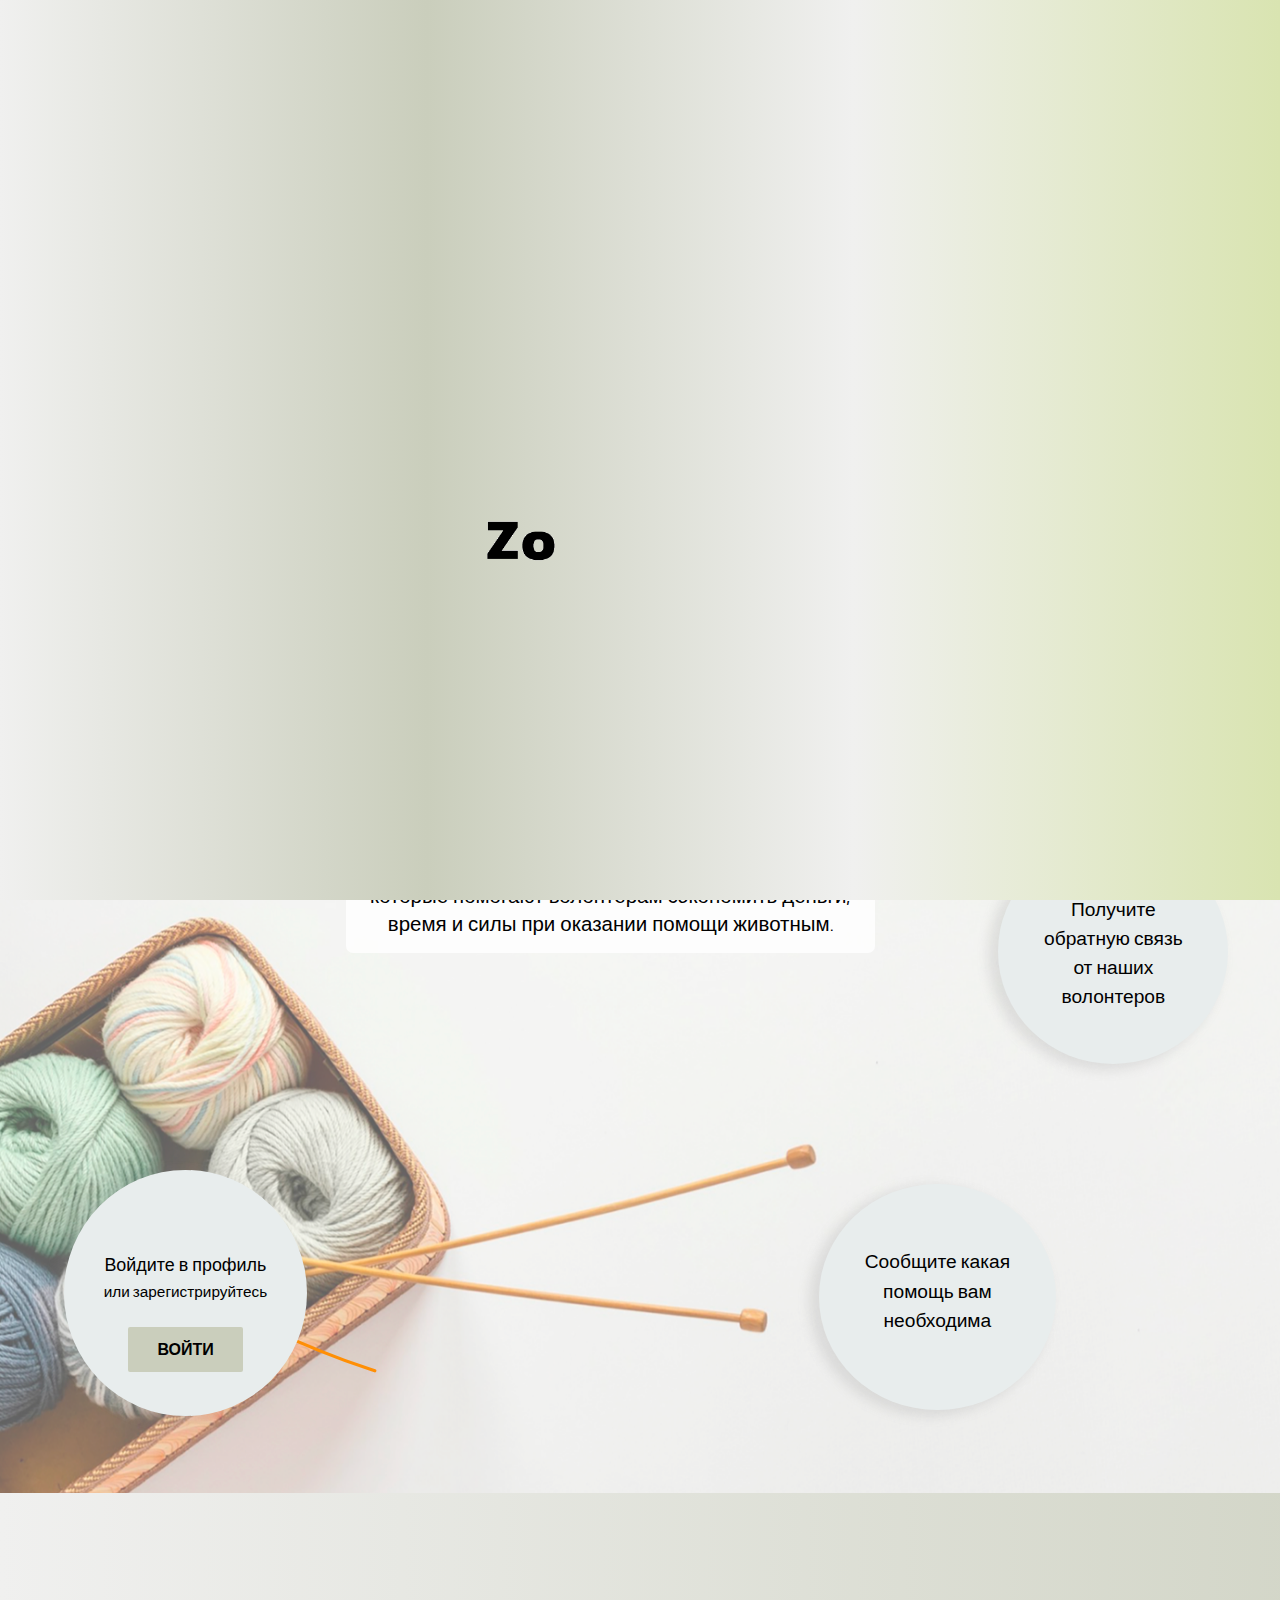
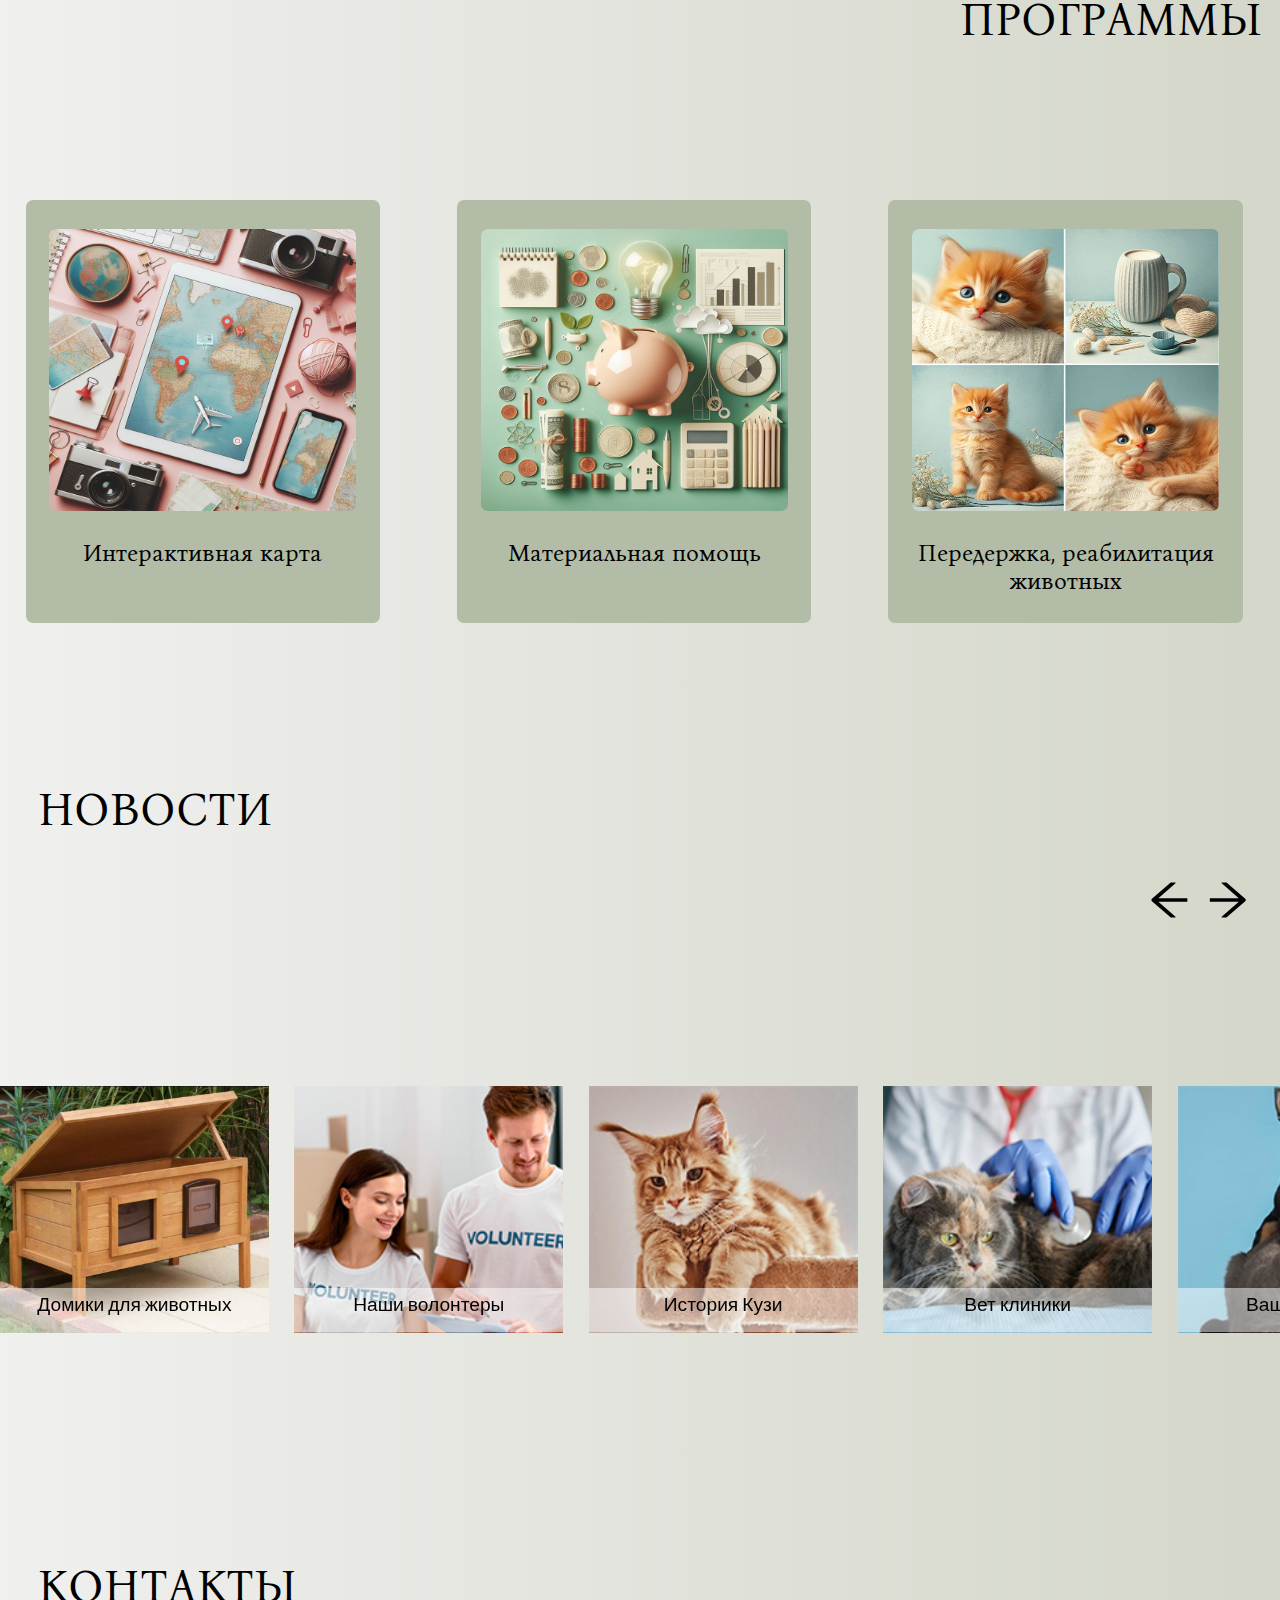
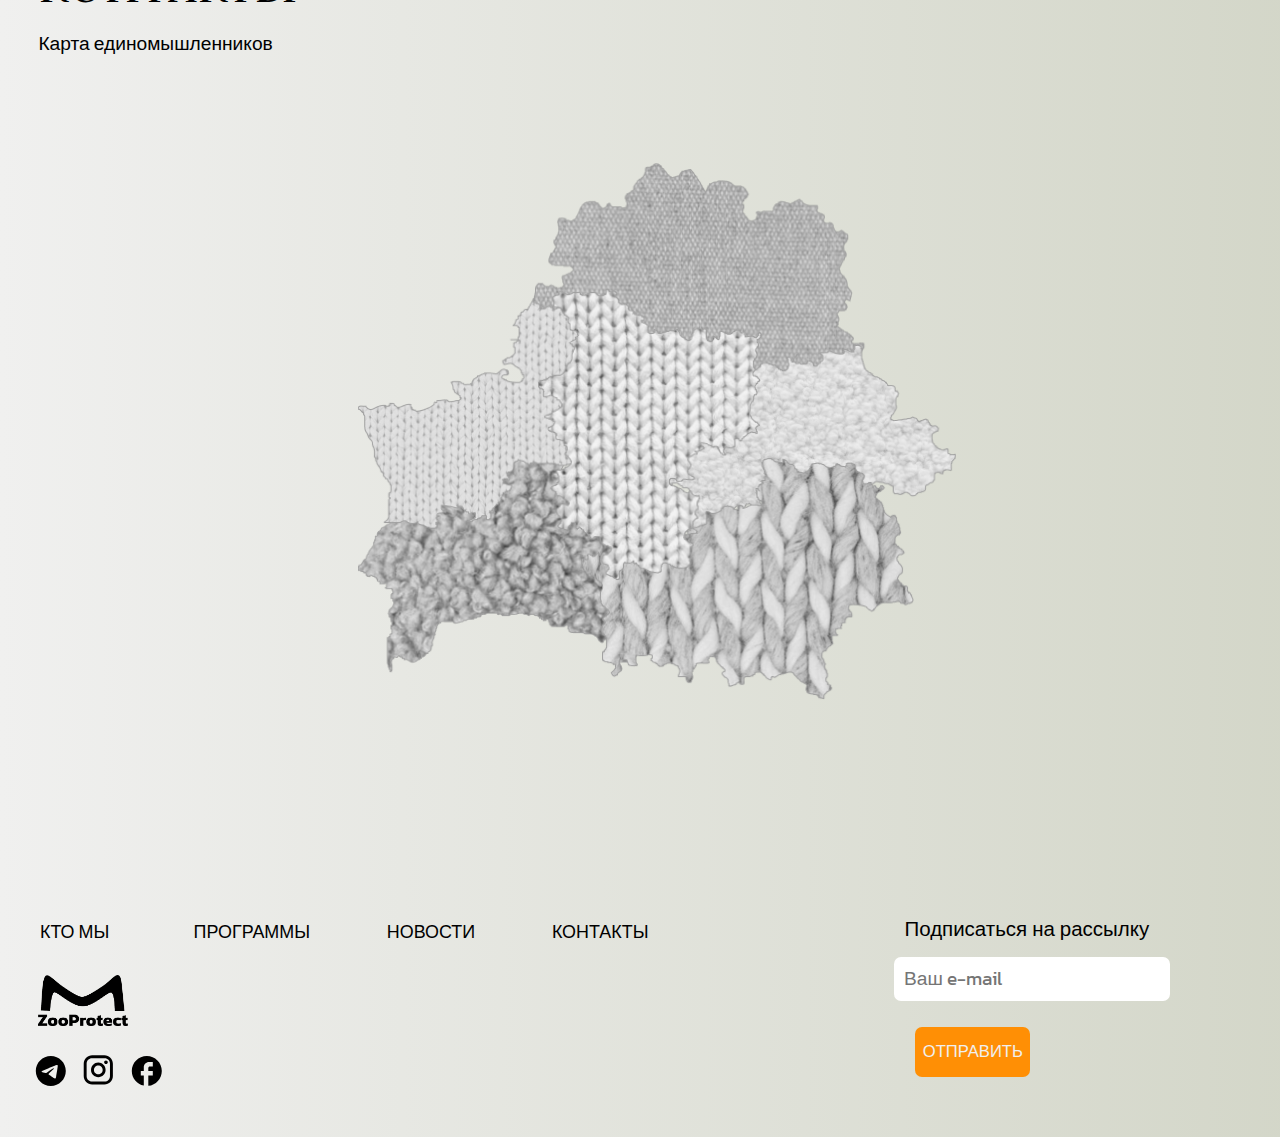
==== commit 48807a44: "preloader added, improved menu for mobile" ====
--- a/index.html
+++ b/index.html
@@ -12,6 +12,9 @@
 </head>
 
 <body>
+    <div class="areaForLoader" id="areaForLoader">
+        <div class="preloader"><img src="./img/preloader.gif" alt="Предзагрзучик"> </div>
+     </div>
     <header>
         <div class="container">
             <audio src="./audio/cat.m4a" autoplay loop></audio>
@@ -38,74 +41,22 @@
                         <button class="enterButton">ВОЙТИ</button>
                 </div>
                 <ul>
-                    <li>главная <svg width="26" height="23" viewBox="0 0 26 23" fill="none" xmlns="http://www.w3.org/2000/svg">
-                        <g filter="url(#filter0_d_261_61)">
-                        <path d="M21.7007 8.1765C22.0947 7.78953 22.1005 7.15639 21.7135 6.76234L15.4075 0.340972C15.0205 -0.0530757 14.3874 -0.0588136 13.9933 0.328156C13.5993 0.715125 13.5935 1.34826 13.9805 1.74231L19.5858 7.4502L13.878 13.0556C13.4839 13.4425 13.4782 14.0757 13.8651 14.4697C14.2521 14.8638 14.8853 14.8695 15.2793 14.4825L21.7007 8.1765ZM4.58487 8.31429L20.9909 8.46297L21.0091 6.46305L4.603 6.31437L4.58487 8.31429Z" fill="#FF8F05"/>
-                        </g>
-                        <defs>
-                        <filter id="filter0_d_261_61" x="0.584871" y="0.041626" width="25.4151" height="22.7274" filterUnits="userSpaceOnUse" color-interpolation-filters="sRGB">
-                        <feFlood flood-opacity="0" result="BackgroundImageFix"/>
-                        <feColorMatrix in="SourceAlpha" type="matrix" values="0 0 0 0 0 0 0 0 0 0 0 0 0 0 0 0 0 0 127 0" result="hardAlpha"/>
-                        <feOffset dy="4"/>
-                        <feGaussianBlur stdDeviation="2"/>
-                        <feComposite in2="hardAlpha" operator="out"/>
-                        <feColorMatrix type="matrix" values="0 0 0 0 0 0 0 0 0 0 0 0 0 0 0 0 0 0 0.25 0"/>
-                        <feBlend mode="normal" in2="BackgroundImageFix" result="effect1_dropShadow_261_61"/>
-                        <feBlend mode="normal" in="SourceGraphic" in2="effect1_dropShadow_261_61" result="shape"/>
-                        </filter>
-                        </defs>
-                        </svg></li>
-                    <li>программы <svg width="26" height="23" viewBox="0 0 26 23" fill="none" xmlns="http://www.w3.org/2000/svg">
-                        <g filter="url(#filter0_d_261_61)">
-                        <path d="M21.7007 8.1765C22.0947 7.78953 22.1005 7.15639 21.7135 6.76234L15.4075 0.340972C15.0205 -0.0530757 14.3874 -0.0588136 13.9933 0.328156C13.5993 0.715125 13.5935 1.34826 13.9805 1.74231L19.5858 7.4502L13.878 13.0556C13.4839 13.4425 13.4782 14.0757 13.8651 14.4697C14.2521 14.8638 14.8853 14.8695 15.2793 14.4825L21.7007 8.1765ZM4.58487 8.31429L20.9909 8.46297L21.0091 6.46305L4.603 6.31437L4.58487 8.31429Z" fill="#FF8F05"/>
-                        </g>
-                        <defs>
-                        <filter id="filter0_d_261_61" x="0.584871" y="0.041626" width="25.4151" height="22.7274" filterUnits="userSpaceOnUse" color-interpolation-filters="sRGB">
-                        <feFlood flood-opacity="0" result="BackgroundImageFix"/>
-                        <feColorMatrix in="SourceAlpha" type="matrix" values="0 0 0 0 0 0 0 0 0 0 0 0 0 0 0 0 0 0 127 0" result="hardAlpha"/>
-                        <feOffset dy="4"/>
-                        <feGaussianBlur stdDeviation="2"/>
-                        <feComposite in2="hardAlpha" operator="out"/>
-                        <feColorMatrix type="matrix" values="0 0 0 0 0 0 0 0 0 0 0 0 0 0 0 0 0 0 0.25 0"/>
-                        <feBlend mode="normal" in2="BackgroundImageFix" result="effect1_dropShadow_261_61"/>
-                        <feBlend mode="normal" in="SourceGraphic" in2="effect1_dropShadow_261_61" result="shape"/>
-                        </filter>
-                        </defs>
-                        </svg></li>
-                    <li>новости <svg width="26" height="23" viewBox="0 0 26 23" fill="none" xmlns="http://www.w3.org/2000/svg">
-                        <g filter="url(#filter0_d_261_61)">
-                        <path d="M21.7007 8.1765C22.0947 7.78953 22.1005 7.15639 21.7135 6.76234L15.4075 0.340972C15.0205 -0.0530757 14.3874 -0.0588136 13.9933 0.328156C13.5993 0.715125 13.5935 1.34826 13.9805 1.74231L19.5858 7.4502L13.878 13.0556C13.4839 13.4425 13.4782 14.0757 13.8651 14.4697C14.2521 14.8638 14.8853 14.8695 15.2793 14.4825L21.7007 8.1765ZM4.58487 8.31429L20.9909 8.46297L21.0091 6.46305L4.603 6.31437L4.58487 8.31429Z" fill="#FF8F05"/>
-                        </g>
-                        <defs>
-                        <filter id="filter0_d_261_61" x="0.584871" y="0.041626" width="25.4151" height="22.7274" filterUnits="userSpaceOnUse" color-interpolation-filters="sRGB">
-                        <feFlood flood-opacity="0" result="BackgroundImageFix"/>
-                        <feColorMatrix in="SourceAlpha" type="matrix" values="0 0 0 0 0 0 0 0 0 0 0 0 0 0 0 0 0 0 127 0" result="hardAlpha"/>
-                        <feOffset dy="4"/>
-                        <feGaussianBlur stdDeviation="2"/>
-                        <feComposite in2="hardAlpha" operator="out"/>
-                        <feColorMatrix type="matrix" values="0 0 0 0 0 0 0 0 0 0 0 0 0 0 0 0 0 0 0.25 0"/>
-                        <feBlend mode="normal" in2="BackgroundImageFix" result="effect1_dropShadow_261_61"/>
-                        <feBlend mode="normal" in="SourceGraphic" in2="effect1_dropShadow_261_61" result="shape"/>
-                        </filter>
-                        </defs>
-                        </svg></li>
-                    <li>контакты <svg width="26" height="23" viewBox="0 0 26 23" fill="none" xmlns="http://www.w3.org/2000/svg">
-                        <g filter="url(#filter0_d_261_61)">
-                        <path d="M21.7007 8.1765C22.0947 7.78953 22.1005 7.15639 21.7135 6.76234L15.4075 0.340972C15.0205 -0.0530757 14.3874 -0.0588136 13.9933 0.328156C13.5993 0.715125 13.5935 1.34826 13.9805 1.74231L19.5858 7.4502L13.878 13.0556C13.4839 13.4425 13.4782 14.0757 13.8651 14.4697C14.2521 14.8638 14.8853 14.8695 15.2793 14.4825L21.7007 8.1765ZM4.58487 8.31429L20.9909 8.46297L21.0091 6.46305L4.603 6.31437L4.58487 8.31429Z" fill="#FF8F05"/>
-                        </g>
-                        <defs>
-                        <filter id="filter0_d_261_61" x="0.584871" y="0.041626" width="25.4151" height="22.7274" filterUnits="userSpaceOnUse" color-interpolation-filters="sRGB">
-                        <feFlood flood-opacity="0" result="BackgroundImageFix"/>
-                        <feColorMatrix in="SourceAlpha" type="matrix" values="0 0 0 0 0 0 0 0 0 0 0 0 0 0 0 0 0 0 127 0" result="hardAlpha"/>
-                        <feOffset dy="4"/>
-                        <feGaussianBlur stdDeviation="2"/>
-                        <feComposite in2="hardAlpha" operator="out"/>
-                        <feColorMatrix type="matrix" values="0 0 0 0 0 0 0 0 0 0 0 0 0 0 0 0 0 0 0.25 0"/>
-                        <feBlend mode="normal" in2="BackgroundImageFix" result="effect1_dropShadow_261_61"/>
-                        <feBlend mode="normal" in="SourceGraphic" in2="effect1_dropShadow_261_61" result="shape"/>
-                        </filter>
-                        </defs>
-                        </svg></li>
+                    <li><a href="#">главная <svg width="18" height="15" viewBox="0 0 18 15" fill="none" xmlns="http://www.w3.org/2000/svg">
+                        <path d="M17.7007 8.1765C18.0947 7.78953 18.1005 7.15639 17.7135 6.76234L11.4075 0.340972C11.0205 -0.0530757 10.3874 -0.0588136 9.99331 0.328156C9.59926 0.715125 9.59352 1.34826 9.98049 1.74231L15.5858 7.4502L9.87796 13.0556C9.48391 13.4425 9.47818 14.0757 9.86515 14.4697C10.2521 14.8638 10.8853 14.8695 11.2793 14.4825L17.7007 8.1765ZM0.584871 8.31429L16.9909 8.46297L17.0091 6.46305L0.602995 6.31437L0.584871 8.31429Z" fill="#FF8F05"/>
+                        </svg></a>
+                        </li>
+                    <li><a href="#programs">программы <svg width="18" height="15" viewBox="0 0 18 15" fill="none" xmlns="http://www.w3.org/2000/svg">
+                        <path d="M17.7007 8.1765C18.0947 7.78953 18.1005 7.15639 17.7135 6.76234L11.4075 0.340972C11.0205 -0.0530757 10.3874 -0.0588136 9.99331 0.328156C9.59926 0.715125 9.59352 1.34826 9.98049 1.74231L15.5858 7.4502L9.87796 13.0556C9.48391 13.4425 9.47818 14.0757 9.86515 14.4697C10.2521 14.8638 10.8853 14.8695 11.2793 14.4825L17.7007 8.1765ZM0.584871 8.31429L16.9909 8.46297L17.0091 6.46305L0.602995 6.31437L0.584871 8.31429Z" fill="#FF8F05"/>
+                        </svg></a>
+                        </li>
+                    <li><a href="#allNews">новости <svg width="18" height="15" viewBox="0 0 18 15" fill="none" xmlns="http://www.w3.org/2000/svg">
+                        <path d="M17.7007 8.1765C18.0947 7.78953 18.1005 7.15639 17.7135 6.76234L11.4075 0.340972C11.0205 -0.0530757 10.3874 -0.0588136 9.99331 0.328156C9.59926 0.715125 9.59352 1.34826 9.98049 1.74231L15.5858 7.4502L9.87796 13.0556C9.48391 13.4425 9.47818 14.0757 9.86515 14.4697C10.2521 14.8638 10.8853 14.8695 11.2793 14.4825L17.7007 8.1765ZM0.584871 8.31429L16.9909 8.46297L17.0091 6.46305L0.602995 6.31437L0.584871 8.31429Z" fill="#FF8F05"/>
+                        </svg></a>
+                        </li>
+                    <li><a href="#contacts">контакты <svg width="18" height="15" viewBox="0 0 18 15" fill="none" xmlns="http://www.w3.org/2000/svg">
+                        <path d="M17.7007 8.1765C18.0947 7.78953 18.1005 7.15639 17.7135 6.76234L11.4075 0.340972C11.0205 -0.0530757 10.3874 -0.0588136 9.99331 0.328156C9.59926 0.715125 9.59352 1.34826 9.98049 1.74231L15.5858 7.4502L9.87796 13.0556C9.48391 13.4425 9.47818 14.0757 9.86515 14.4697C10.2521 14.8638 10.8853 14.8695 11.2793 14.4825L17.7007 8.1765ZM0.584871 8.31429L16.9909 8.46297L17.0091 6.46305L0.602995 6.31437L0.584871 8.31429Z" fill="#FF8F05"/>
+                        </svg></a>
+                        </li>
                 </ul>
             </div>
             <div id="header__menu">
@@ -261,6 +212,7 @@
                         <img id="mogilev" src="./img/mogilev.png">
                         <img id="gomel" src="./img/gomel.png">
                     </div>
+                    
                     <div id="contacts__points">
                         <div id="point1" class="geoteg">
                             <svg  width="11" height="11" viewBox="0 0 11 11" fill="none" xmlns="http://www.w3.org/2000/svg">
@@ -329,6 +281,46 @@
                         </div>
 
                         
+                    </div>
+                    <div id="points_for_mobile">
+                        <ul>
+                            <li id="point_mob_vitebsk">
+                                <svg width="9" height="8" viewBox="0 0 9 8" fill="none" xmlns="http://www.w3.org/2000/svg">
+                                <circle cx="4.7038" cy="4.16144" r="3.7254" fill="#FF8F05"/>
+                                </svg>
+                                Витебск
+                            </li>
+                            <li id="point_mob_grodno">
+                                <svg width="9" height="8" viewBox="0 0 9 8" fill="none" xmlns="http://www.w3.org/2000/svg">
+                                    <circle cx="4.7038" cy="4.16144" r="3.7254" fill="#FF8F05"/>
+                                    </svg>
+                                    Гродно
+                            </li>
+                            <li id="point_mob_minsk">
+                                <svg width="9" height="8" viewBox="0 0 9 8" fill="none" xmlns="http://www.w3.org/2000/svg">
+                                    <circle cx="4.7038" cy="4.16144" r="3.7254" fill="#FF8F05"/>
+                                    </svg>
+                                    Минск
+                            </li>
+                            <li id="point_mob_mogilev">
+                                <svg width="9" height="8" viewBox="0 0 9 8" fill="none" xmlns="http://www.w3.org/2000/svg">
+                                    <circle cx="4.7038" cy="4.16144" r="3.7254" fill="#FF8F05"/>
+                                    </svg>
+                                    Могилев
+                            </li>
+                            <li id="point_mob_brest">
+                                <svg width="9" height="8" viewBox="0 0 9 8" fill="none" xmlns="http://www.w3.org/2000/svg">
+                                    <circle cx="4.7038" cy="4.16144" r="3.7254" fill="#FF8F05"/>
+                                    </svg>
+                                    Брест
+                            </li>
+                            <li id="point_mob_gomel">
+                                <svg width="9" height="8" viewBox="0 0 9 8" fill="none" xmlns="http://www.w3.org/2000/svg">
+                                    <circle cx="4.7038" cy="4.16144" r="3.7254" fill="#FF8F05"/>
+                                    </svg>
+                                    Гомель
+                            </li>
+                        </ul>
                     </div>
                     <svg id="solid_line" width="170" height="2" viewBox="0 0 170 2" fill="none" xmlns="http://www.w3.org/2000/svg">
                         <line y1="1" x2="170" y2="1" stroke="#FF8F05" stroke-width="2"/>
--- a/styles/style.css
+++ b/styles/style.css
@@ -4,6 +4,33 @@
 width: 100%;
 max-width: 1346px; 
 }
+
+.areaForLoader {
+    background-image: linear-gradient(90deg, #f0f0ef, #CACEBC, #f0f0ef,#d9e4b1);
+    overflow: hidden;
+    position: fixed;
+    left: 0;
+    top: 0;
+    right:0;
+    bottom:0;
+    z-index: 9999;
+    opacity: 1;
+    animation: gradient 15s ease infinite;
+    display: flex;
+    justify-content: center;
+    align-content: center;
+  }
+
+  .preloader>img{
+    margin: auto;
+    margin-top: 40vh;
+    width: 30vw;
+  }
+
+  .hide{
+    visibility: hidden;
+    opacity: 0;
+  }
 
 .container{
     margin: 0 auto;
@@ -612,9 +639,8 @@
     position: relative;
     display: flex;
     margin-top: 34vw;
-    margin-bottom: -29.6vw;
+    margin-bottom: -290px;
     margin-left: 89.4vw;
-    
 }
 
 #arrow_left{
@@ -749,6 +775,10 @@
 #contacts__map:hover+#contacts__points{
     opacity: 1;
     transition: 1s ease 1s;
+}
+
+#points_for_mobile{
+    display: none;
 }
 
 #geoteg1{
@@ -1016,6 +1046,10 @@
 
     video{
         display: none;
+    }
+
+    header{
+        margin-top: 1.5vw;
     }
 
     #header__background{
@@ -1375,6 +1409,7 @@
     body{
         width: 360px;
         margin: auto;
+        background-image: linear-gradient(90deg, #f0f0ef, #CACEBC, #f0f0ef,#d9e4b1b0);
     }
 
     header{
@@ -1430,6 +1465,9 @@
         font-size: 14px;
         background-color: #B3BCA7;
         border-radius: 2px;
+        text-align: center;
+        color: rgb(28, 28, 28);
+        padding: 0;
     }
 
     #burger_menu{
@@ -1451,6 +1489,14 @@
         margin-left: 23px;
     }
 
+    #header__menu_mobile>svg{
+        position: fixed;
+    }
+
+    #header__menu_mobile>a{
+        margin-left: 55px;
+    }
+
     #burger_menu_head>svg:hover>line{
         stroke: #FF8F05;
     }
@@ -1553,7 +1599,6 @@
     #programs{
         margin-top: -325px;
         width: 360px;
-        background-image: linear-gradient(90deg, #f0f0ef, #CACEBC, #f0f0ef,#d9e4b1b0);
         animation: none;
         margin-bottom: -117px;
     }
@@ -1673,7 +1718,6 @@
     #contacts {
         padding-top: 50px;
         width: 360px;
-        background-image: linear-gradient(90deg, #f0f0ef, #CACEBC, #f0f0ef,#d9e4b1b0);
         animation: none;
         height: 462px;
     }
@@ -1702,6 +1746,56 @@
         margin-top: -20px;
     }
 
+    #points_for_mobile{
+        display: initial;
+        position: relative;
+    }
+
+    #points_for_mobile>ul{
+        list-style: none;
+    }
+
+    #points_for_mobile>ul>li{
+        position: absolute;
+        display: flex;
+        gap: 6px;
+    }
+
+    #points_for_mobile>ul>li>svg{
+        margin-top: 4px;
+    }
+
+    #point_mob_vitebsk{
+        top: 82px;
+        left: 157px;
+    }
+
+    #point_mob_grodno{
+        top: 153px;
+        left: 67px;
+    }
+
+    #point_mob_minsk{
+        top: 144px;
+        left: 152px;
+        z-index: 10;
+    }
+
+    #point_mob_mogilev{
+        top: 161px;
+        left: 229px;
+    }
+
+    #point_mob_gomel{
+        top: 220px;
+        left: 205px;
+    }
+
+    #point_mob_brest{
+        top: 215px;
+        left: 82px;
+    }
+
     #vitebsk {
         position: absolute;
         margin-top: 48px;
@@ -1754,7 +1848,6 @@
     }
 
     footer {
-        background-image: linear-gradient(90deg, #f0f0ef, #CACEBC, #f0f0ef, #d9e4b1b0);
         animation: none;
         width: 360px;
         flex-direction: column;
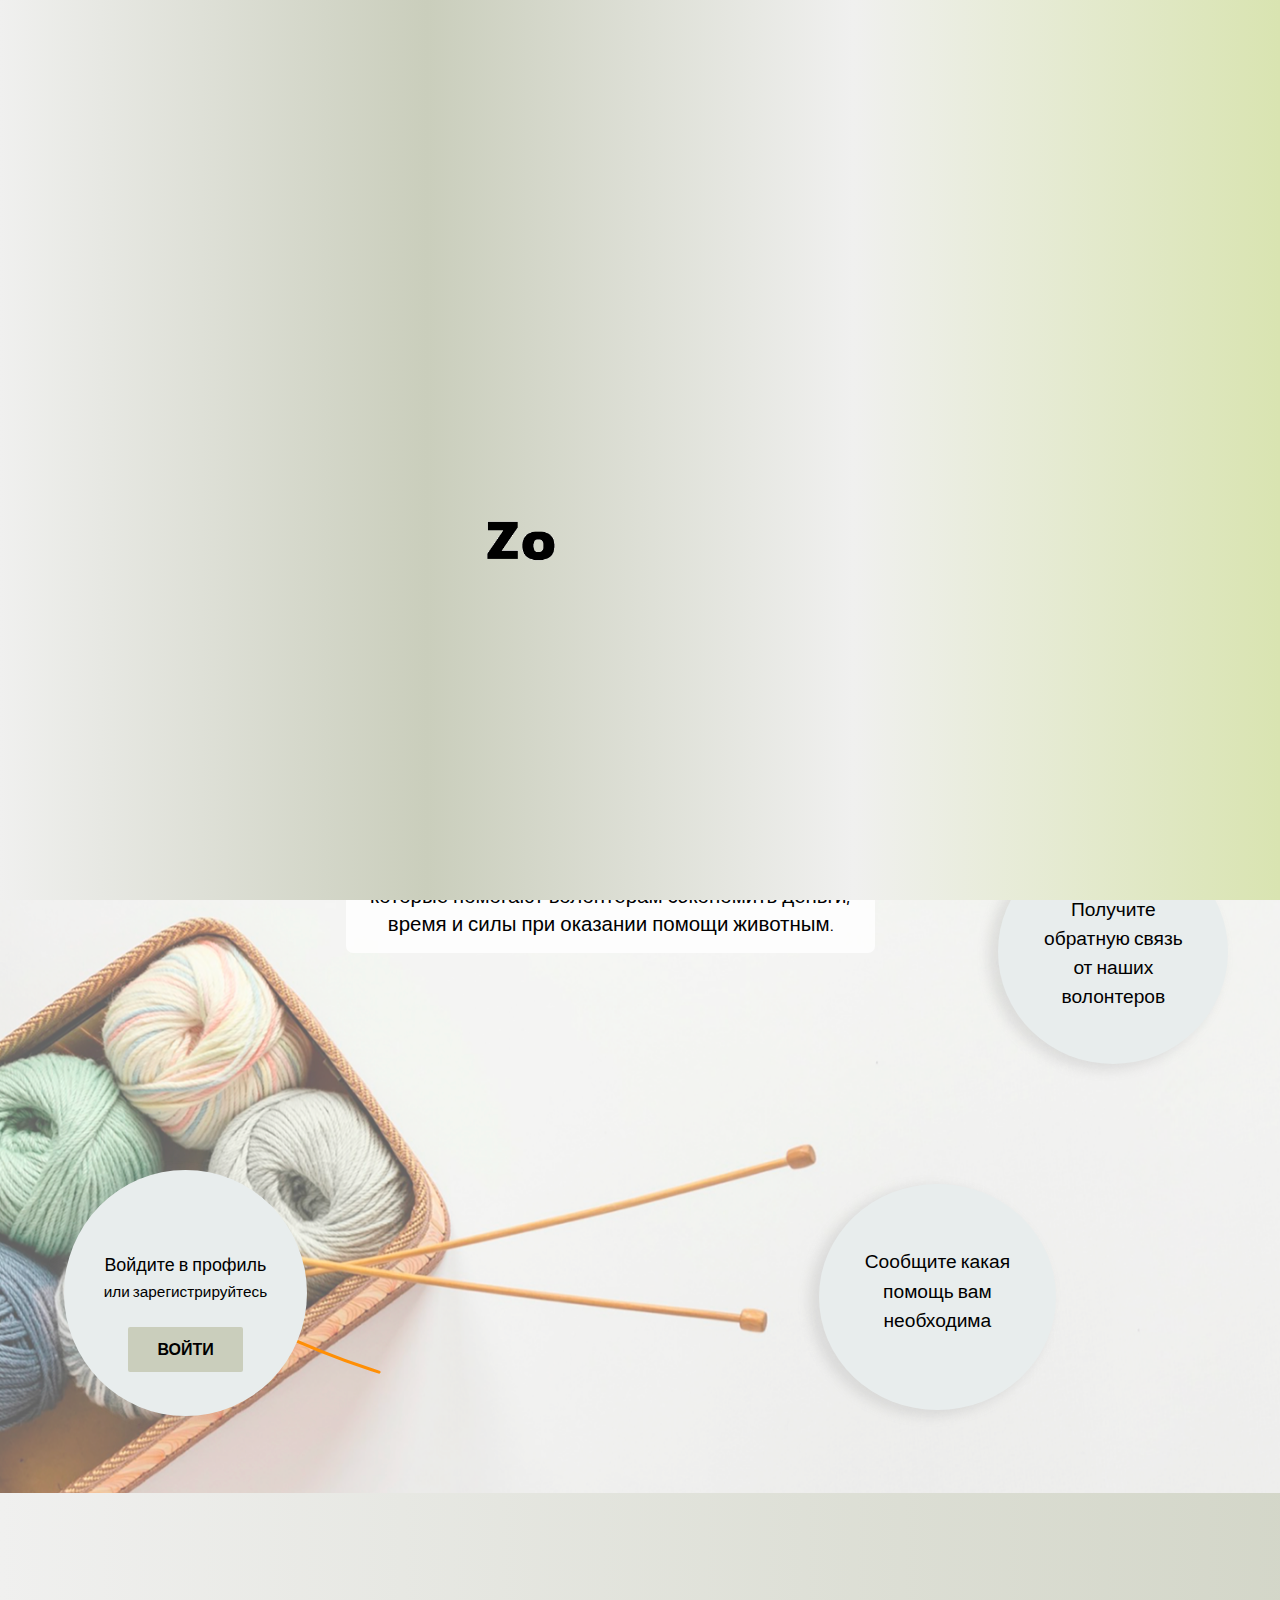
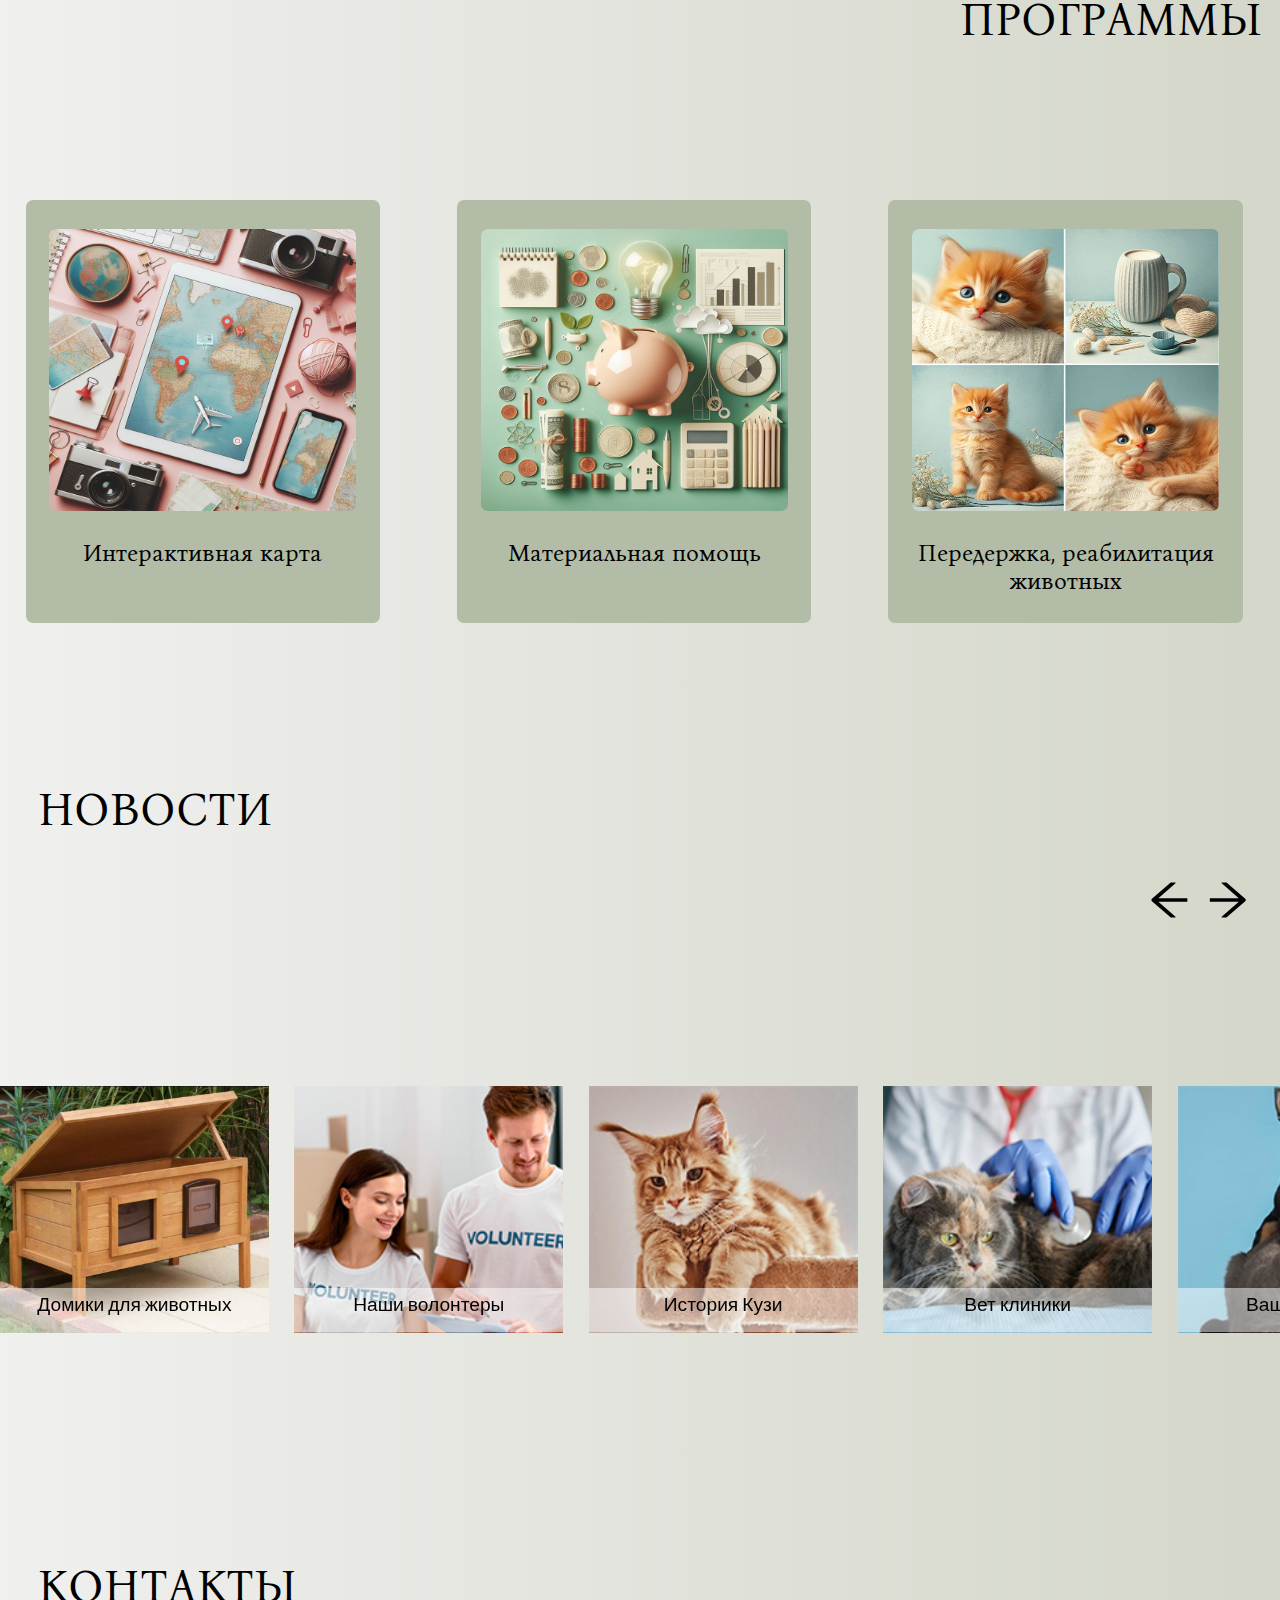
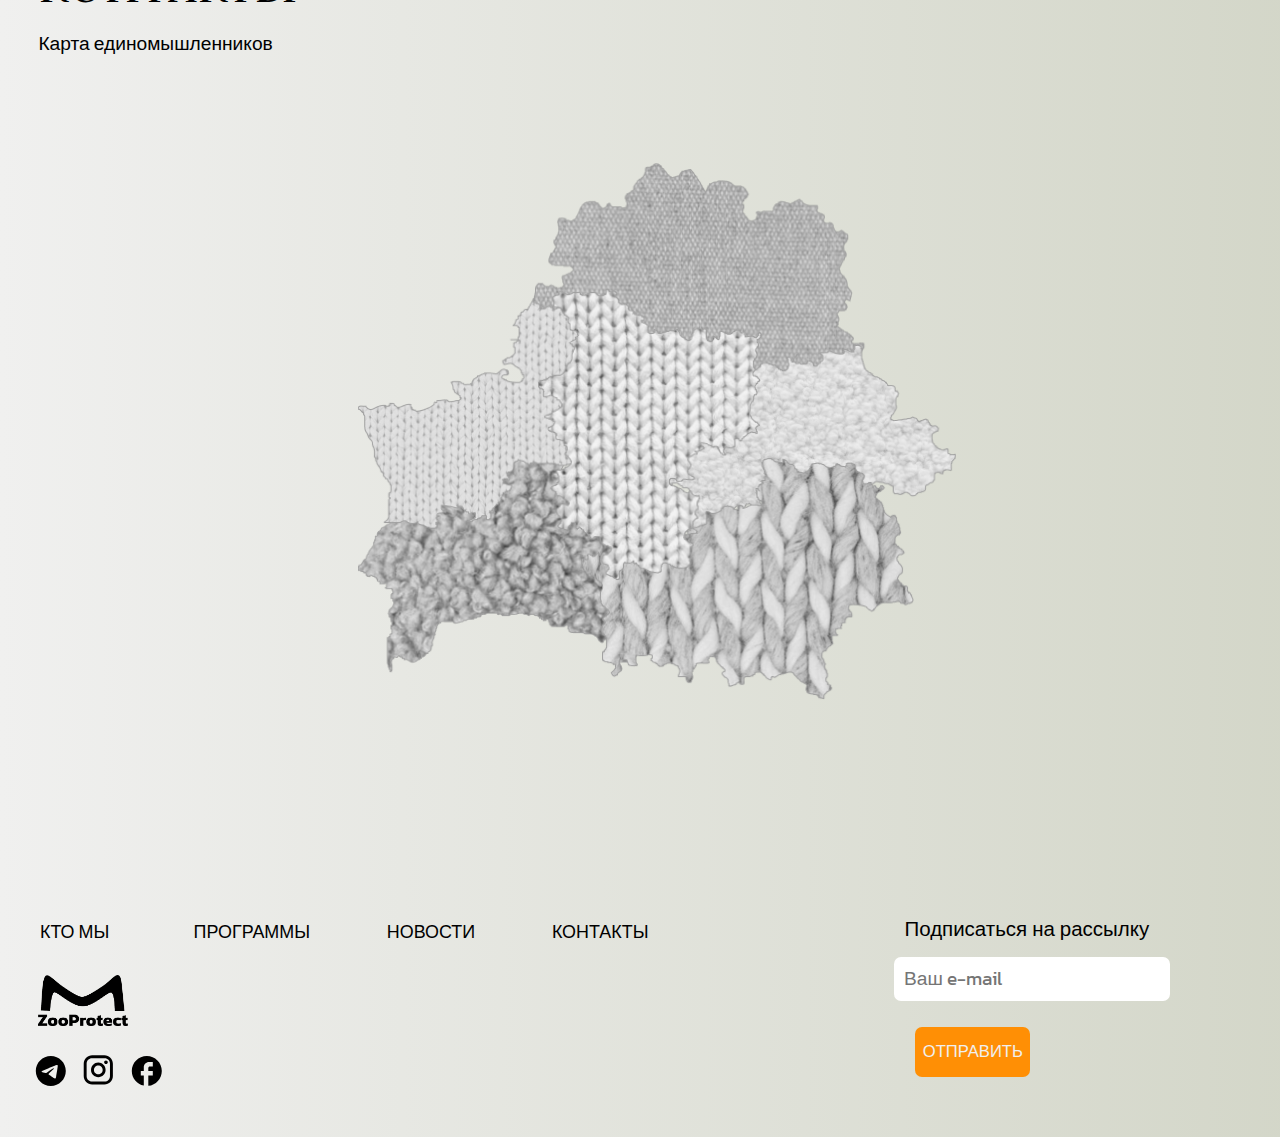
==== commit e51edaa6: "mobile map improved" ====
--- a/index.html
+++ b/index.html
@@ -284,37 +284,37 @@
                     </div>
                     <div id="points_for_mobile">
                         <ul>
-                            <li id="point_mob_vitebsk">
+                            <li id="point_mob_vitebsk2">
                                 <svg width="9" height="8" viewBox="0 0 9 8" fill="none" xmlns="http://www.w3.org/2000/svg">
                                 <circle cx="4.7038" cy="4.16144" r="3.7254" fill="#FF8F05"/>
                                 </svg>
                                 Витебск
                             </li>
-                            <li id="point_mob_grodno">
+                            <li id="point_mob_grodno4">
                                 <svg width="9" height="8" viewBox="0 0 9 8" fill="none" xmlns="http://www.w3.org/2000/svg">
                                     <circle cx="4.7038" cy="4.16144" r="3.7254" fill="#FF8F05"/>
                                     </svg>
                                     Гродно
                             </li>
-                            <li id="point_mob_minsk">
+                            <li id="point_mob_minsk5">
                                 <svg width="9" height="8" viewBox="0 0 9 8" fill="none" xmlns="http://www.w3.org/2000/svg">
                                     <circle cx="4.7038" cy="4.16144" r="3.7254" fill="#FF8F05"/>
                                     </svg>
                                     Минск
                             </li>
-                            <li id="point_mob_mogilev">
+                            <li id="point_mob_mogilev6">
                                 <svg width="9" height="8" viewBox="0 0 9 8" fill="none" xmlns="http://www.w3.org/2000/svg">
                                     <circle cx="4.7038" cy="4.16144" r="3.7254" fill="#FF8F05"/>
                                     </svg>
                                     Могилев
                             </li>
-                            <li id="point_mob_brest">
+                            <li id="point_mob_brest1">
                                 <svg width="9" height="8" viewBox="0 0 9 8" fill="none" xmlns="http://www.w3.org/2000/svg">
                                     <circle cx="4.7038" cy="4.16144" r="3.7254" fill="#FF8F05"/>
                                     </svg>
                                     Брест
                             </li>
-                            <li id="point_mob_gomel">
+                            <li id="point_mob_gomel3">
                                 <svg width="9" height="8" viewBox="0 0 9 8" fill="none" xmlns="http://www.w3.org/2000/svg">
                                     <circle cx="4.7038" cy="4.16144" r="3.7254" fill="#FF8F05"/>
                                     </svg>
--- a/styles/style.css
+++ b/styles/style.css
@@ -1433,6 +1433,7 @@
 
     #header__menu_mobile>svg{
         cursor: pointer;
+        z-index: 10;
     }
 
     #header__menu_mobile>svg:hover>rect{
@@ -1497,8 +1498,16 @@
         margin-left: 55px;
     }
 
+    #burger_menu_head>svg{
+        cursor: pointer;
+    }
+
     #burger_menu_head>svg:hover>line{
         stroke: #FF8F05;
+    }
+
+    #burger_menu_head>svg:active>line{
+        stroke: #ffffff;
     }
 
     #burger_menu_head>a{
@@ -1514,6 +1523,8 @@
         border-radius: 2px;
         border: 2px transparent solid;
         cursor: pointer;
+        padding: 0px;
+        color: rgb(40, 40, 40);
     }
 
     #burger_menu_head>button:hover{
@@ -1720,6 +1731,7 @@
         width: 360px;
         animation: none;
         height: 462px;
+        position: relative;
     }
 
     #contacts>div>h2 {
@@ -1749,6 +1761,7 @@
     #points_for_mobile{
         display: initial;
         position: relative;
+        font-size: 12px;
     }
 
     #points_for_mobile>ul{
@@ -1759,39 +1772,50 @@
         position: absolute;
         display: flex;
         gap: 6px;
+        cursor: pointer;
+    }
+
+    #points_for_mobile>ul>li:hover{
+        color: #FF8F05;
+        transform: scale(1.2);
+    }
+
+    #points_for_mobile>ul>li:active{
+        color: #FF8F05;
+        transform: scale(1.2);
     }
 
     #points_for_mobile>ul>li>svg{
         margin-top: 4px;
     }
 
-    #point_mob_vitebsk{
+    #point_mob_vitebsk2{
         top: 82px;
         left: 157px;
     }
 
-    #point_mob_grodno{
+    #point_mob_grodno4{
         top: 153px;
         left: 67px;
     }
 
-    #point_mob_minsk{
+    #point_mob_minsk5{
         top: 144px;
         left: 152px;
         z-index: 10;
     }
 
-    #point_mob_mogilev{
+    #point_mob_mogilev6{
         top: 161px;
         left: 229px;
     }
 
-    #point_mob_gomel{
+    #point_mob_gomel3{
         top: 220px;
         left: 205px;
     }
 
-    #point_mob_brest{
+    #point_mob_brest1{
         top: 215px;
         left: 82px;
     }
@@ -1847,6 +1871,50 @@
         display: none;
     }
 
+    #infoMob{
+        position: absolute;
+        left: 0px;
+        top: 234px;
+        width: 360px;
+        background-color: #CACEBC;
+        height: 100px;
+        text-align: center;
+        z-index: 40;
+        height: fit-content;
+        opacity: 1;
+    }
+
+    #infoMob>p{
+        color: black;
+        font-size: 14px;
+    }
+
+    #infoMob>p>a{
+        color: rgb(24, 24, 24);
+    }
+
+    #infoMob>p>a:hover{
+        color: #FF8F05;
+    }
+
+    #infoMob>p>a:active{
+        color: #f0f0f0;
+    }
+
+    #infoMobCross{
+        width: 20px;
+        cursor: pointer;
+        border: transparent 1px solid;
+    }
+
+    #infoMobCross:hover{
+        border: #ff5100 1px solid;
+    }
+
+    #infoMobCross:active{
+        border: #ff5100 1px solid;
+    }
+
     footer {
         animation: none;
         width: 360px;
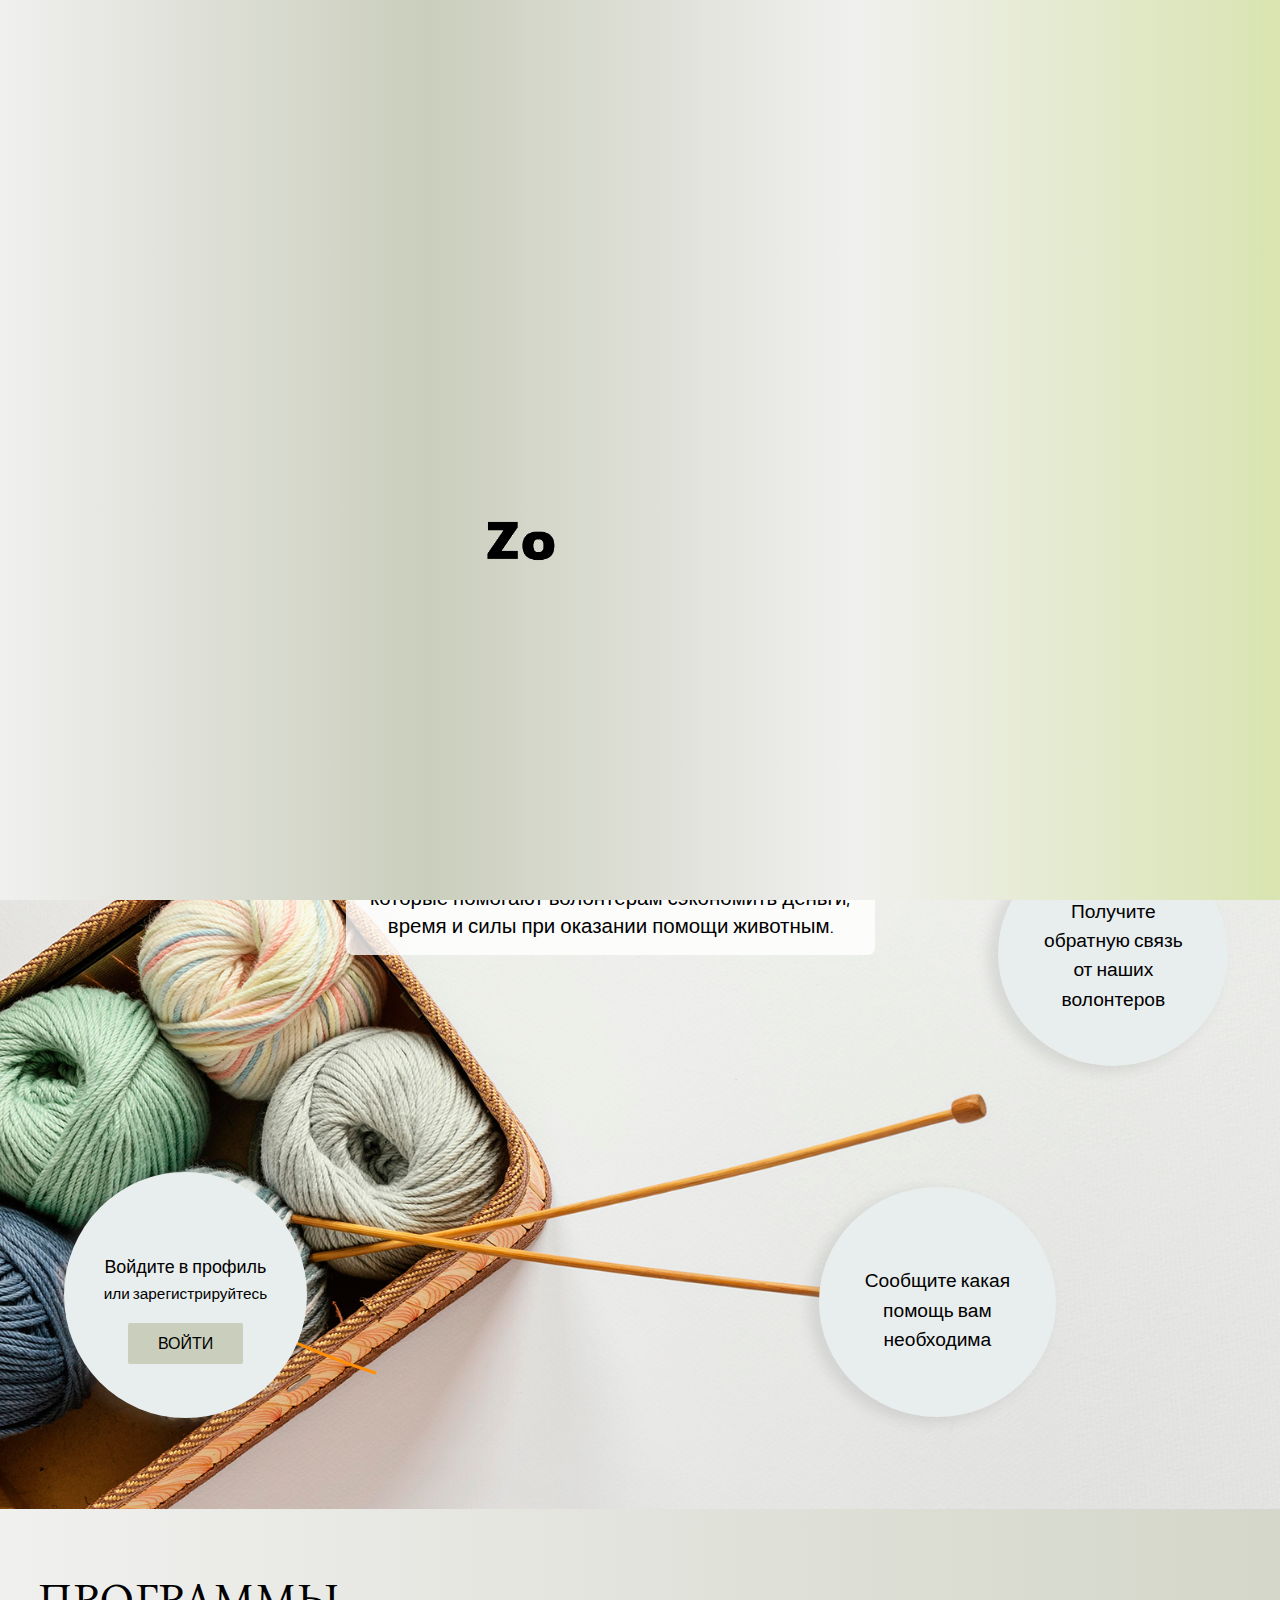
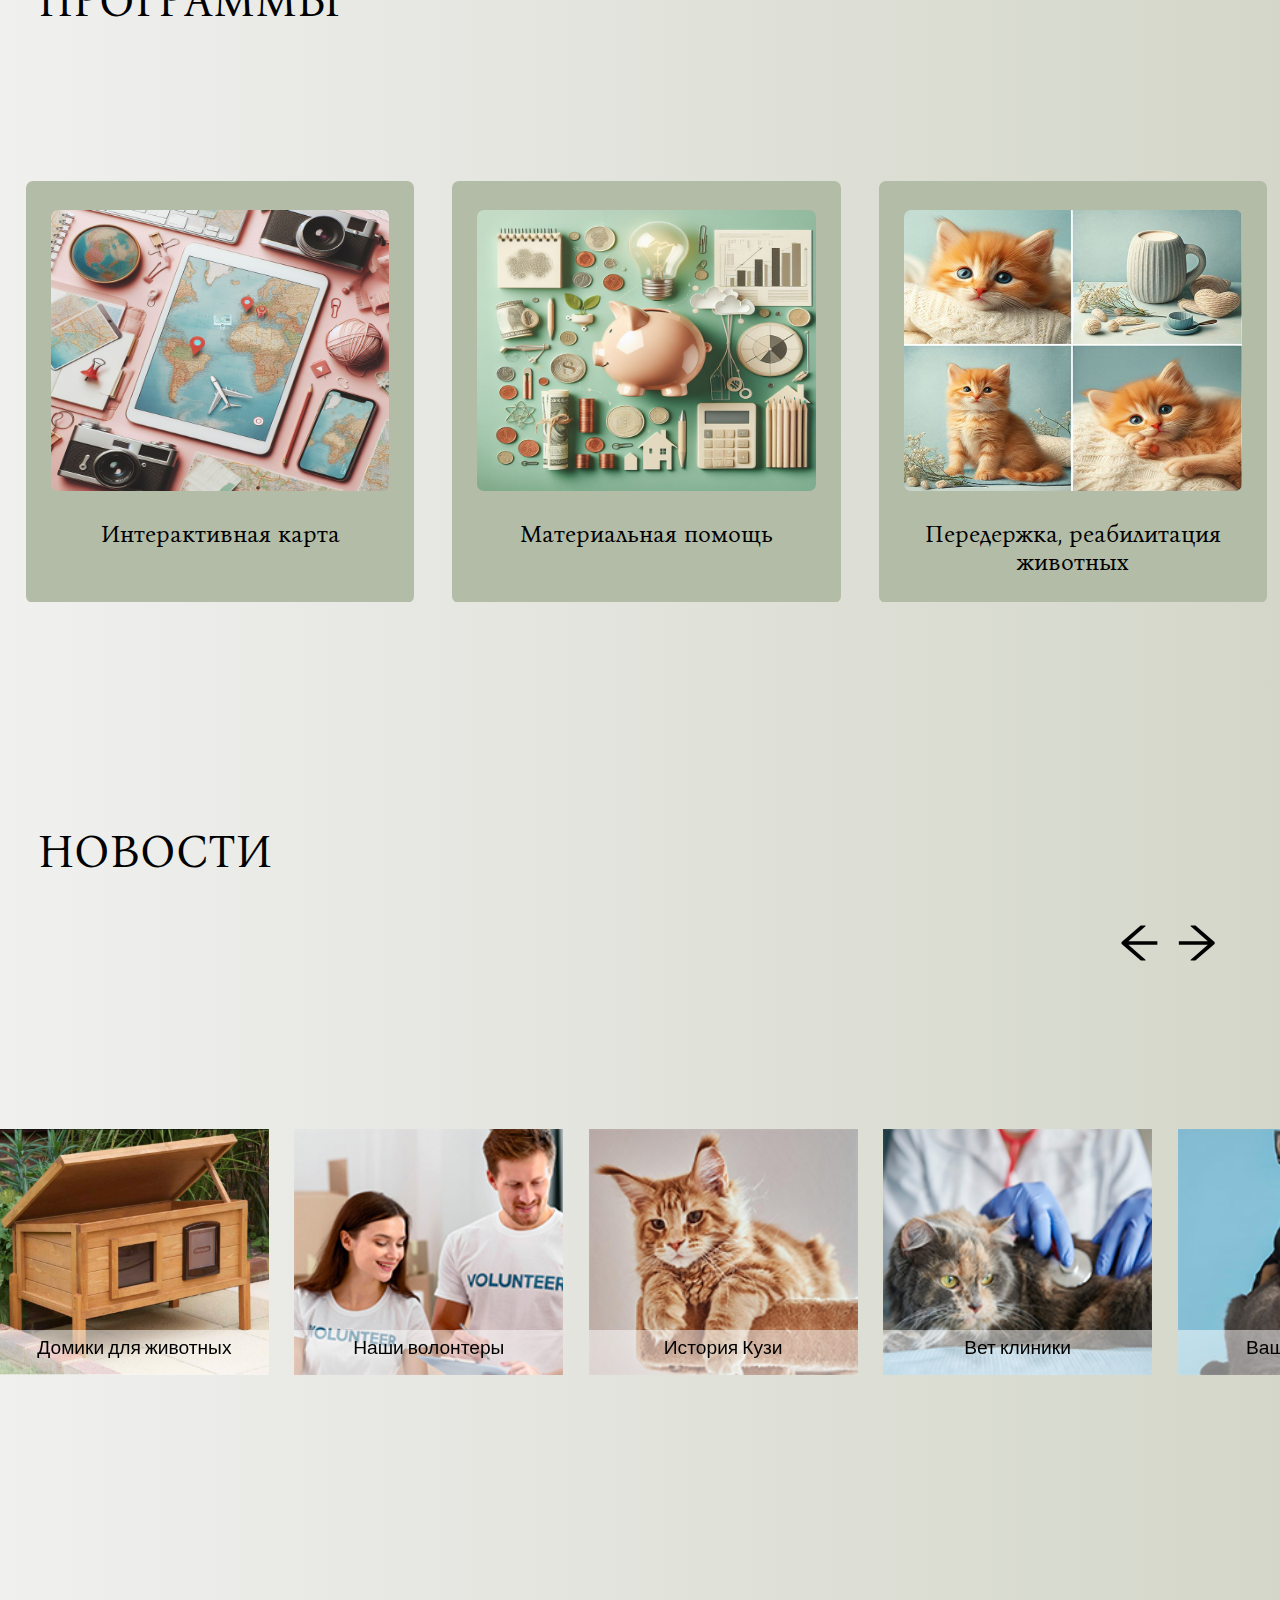
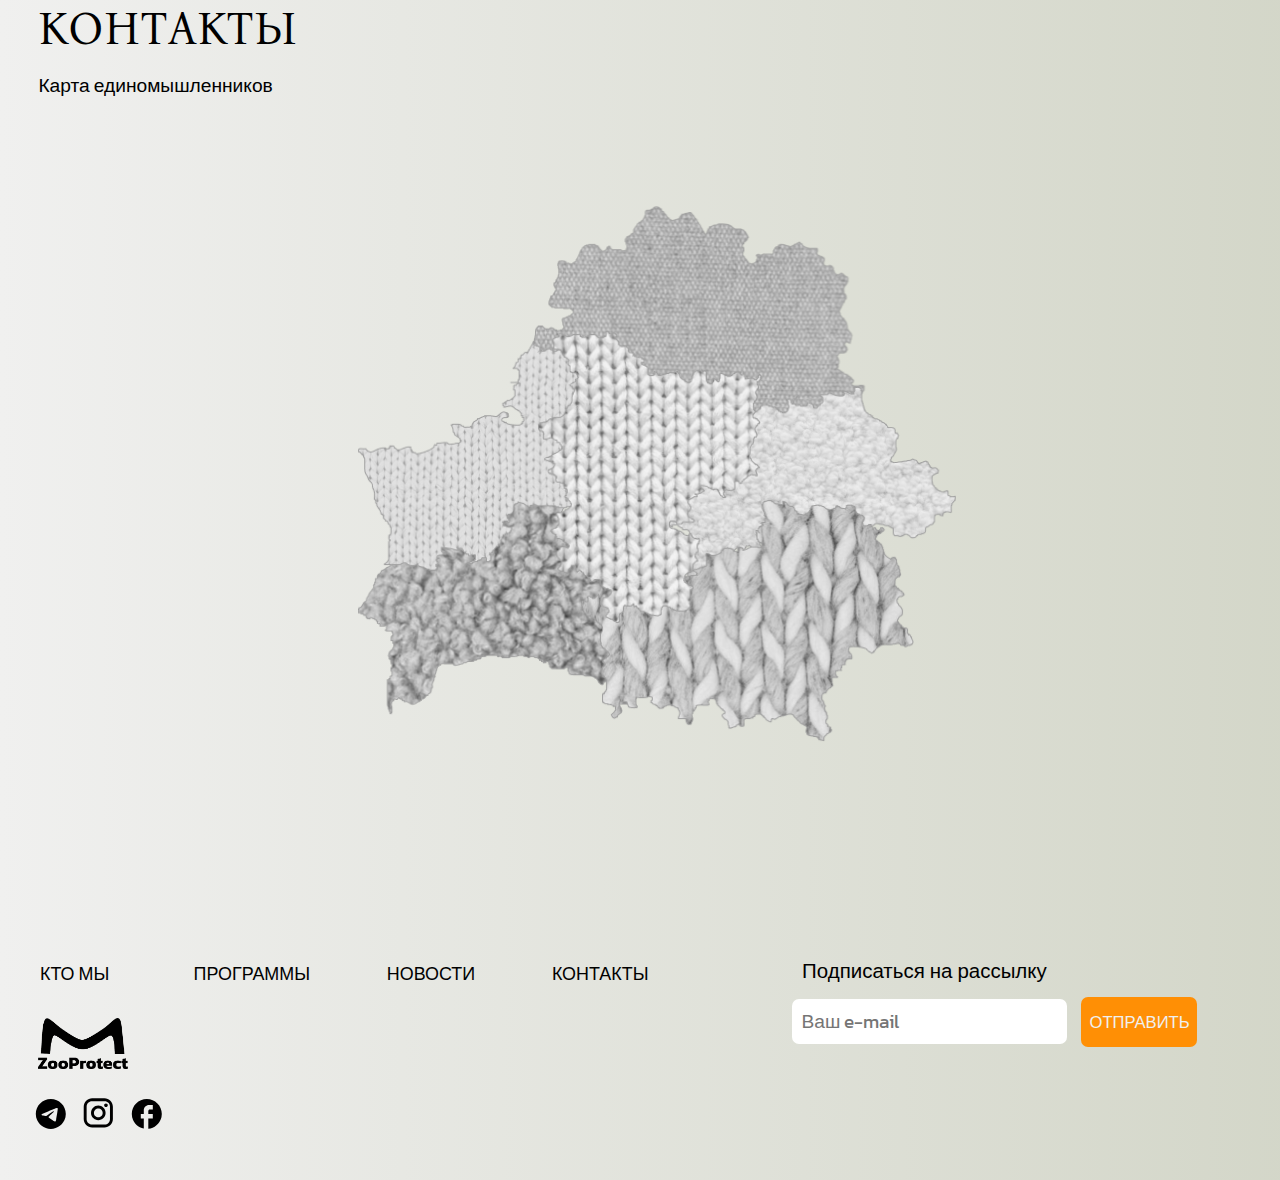
==== commit 65616848: "working with media queries up to 1900px" ====
--- a/index.html
+++ b/index.html
@@ -12,6 +12,7 @@
 </head>
 
 <body>
+    <div class="wrapper">
     <div class="areaForLoader" id="areaForLoader">
         <div class="preloader"><img src="./img/preloader.gif" alt="Предзагрзучик"> </div>
      </div>
@@ -112,7 +113,7 @@
             </div>
             <button id="enter" class="enterButton">ВОЙТИ</button>
         </section>
-
+        
         <section id="about_us">
             <div class="container">
                 <h2>КТО МЫ</h2>
@@ -380,6 +381,6 @@
     </footer>
 
     <script src="./script/script.js"></script>
-    
+</div>
 </body>
 </html>--- a/styles/style.css
+++ b/styles/style.css
@@ -1,8 +1,12 @@
 body{
-font-family: 'Bona Nova', serif;
-font-family: 'Kanit', sans-serif;
-width: 100%;
-max-width: 1346px; 
+    font-family: 'Bona Nova', serif;
+    font-family: 'Kanit', sans-serif;
+    width: 100%;
+}
+
+.wrapper{
+    margin: 0 auto;
+    max-width: 2000px;
 }
 
 .areaForLoader {
@@ -19,18 +23,18 @@
     display: flex;
     justify-content: center;
     align-content: center;
-  }
-
-  .preloader>img{
+}
+
+.preloader>img{
     margin: auto;
     margin-top: 40vh;
     width: 30vw;
-  }
-
-  .hide{
+}
+
+.hide{
     visibility: hidden;
     opacity: 0;
-  }
+}
 
 .container{
     margin: 0 auto;
@@ -163,8 +167,8 @@
     border: none;
     border-radius: 7px;
     color: #FFF;
-    width: 48%;
-    height: 49px;
+    width: 16vw;
+    height: 4vw;
     margin-top: 0%;
     font-size: 1.3vw;
     border: transparent 2px solid;
@@ -257,7 +261,7 @@
     font-size: 2.1vw;
     font-weight: 300;
     width: 48%;
-    height: 118px;
+    height: 10vw;
     padding-top: 0.1vw;
 }
 
@@ -275,7 +279,6 @@
     z-index: -90;
     top: -39px;
     left: 0;
-    max-width: 1346px;
     width: 100%;
 }
 
@@ -285,15 +288,14 @@
 
 #about_us{
     position: relative;
-    background-image: url(../img/balls.png);
-    max-width: 1346px;
+    background-image: url(../img/wool-basket.png);
     width: 100%;
     background-repeat: no-repeat;
-    height: 870px;
-    background-position-y: -317px;
-    background-position-x: -1px;
+    height: 69vw;
+    max-height: 69vw;
     z-index: -100;
     padding-top: 1vw;
+    background-size: 126%;
 }
 
 #about_us>div>h2{
@@ -379,12 +381,12 @@
 
 #enter{
     position: absolute;
-    margin-top: 56vw;
+    margin-top: 55.5vw;
     width: 9%;
-    height: 12%;
+    height: 11%;
     border-radius: 2px;
     background-color: #CACEBC;
-    font-weight: 600;
+    font-weight: 400;
     border: transparent 2px solid;
     cursor: pointer;
     margin-left: 10vw;
@@ -407,8 +409,7 @@
     position: absolute;
     top: 15vw;
     left: 64%;
-    height: 12.5vw;
-    padding-top: 60px;
+    height: 17.5vw;
     text-align: center;
     width: 18vw;
     font-size: 1.5vw;
@@ -431,6 +432,7 @@
 
 #about_us__balls>p:nth-child(2)>span{
     width: 12vw;
+    padding-top: 6vw;
 }
 
 #about_us__balls>p:last-of-type{
@@ -480,10 +482,10 @@
 
 #programs{
     background-image: linear-gradient(90deg, #f0f0ef, #CACEBC, #f0f0ef,#d9e4b1b0);
-    padding-top: 6px;
+    padding-top: 30px;
     background-size: 400% 400%;
     animation: gradient 15s ease infinite;
-    margin-bottom: -163px;
+    margin-bottom: -101px;
 }
 
 @keyframes gradient {
@@ -502,17 +504,16 @@
     font-family: 'Bona Nova', serif;
     font-size: 3.5vw;
     font-weight: 400;
-    margin-left: 75%;
+    margin-left: 3vw;
     margin-bottom: 12vw;
-    margin-top: 96px;
 }
 
 #programs__cards{
     display: grid;
-    grid-template-columns: 27.7vw 27.7vw 27.7vw;
+    grid-template-columns: 31% 31% 31%;
     grid-template-rows: 33vw;
     margin-left: 2vw;
-    gap: 6vw;
+    gap: 3%;
     margin-bottom: 100px;
 }
 
@@ -526,7 +527,7 @@
 }
 
 .programs__card>img{
-    width: 24vw;
+    width: 87%;
     margin-top: 29px;
     height: 22vw;
     margin-bottom: -3px;
@@ -567,6 +568,7 @@
     padding-top: 63px;
     background-size: 400% 400%;
     animation: gradient 15s ease infinite;
+    position: relative;
 }
 
 #allNews>div>h2{
@@ -586,7 +588,6 @@
     margin-left:0vw;
     grid-column-gap: 2vw;
     align-items: center;
-    max-width: 1346px;
     width: 100%;
     overflow: hidden;
     padding-top: 20px;
@@ -640,7 +641,7 @@
     display: flex;
     margin-top: 34vw;
     margin-bottom: -290px;
-    margin-left: 89.4vw;
+    margin-left: 87%;
 }
 
 #arrow_left{
@@ -928,7 +929,7 @@
 
 #footer__subscribe{
     margin-top: 6vw;
-    margin-left: 20vw;
+    margin-left: 12%;
 
 }
 
@@ -1998,12 +1999,26 @@
 
 }
 
-
-
-
-
-
-
-
-
-
+@media  all and  (max-width: 1200px){
+    #enter{
+        top: 31.5vw;
+    }
+}
+
+
+@media  all and  (min-width: 1600px){
+    #enter{
+        top: 28vw;
+    }
+}
+
+@media  all and  (min-width: 1800px){
+    #enter{
+        top: 26vw;
+    }
+}
+
+
+
+
+
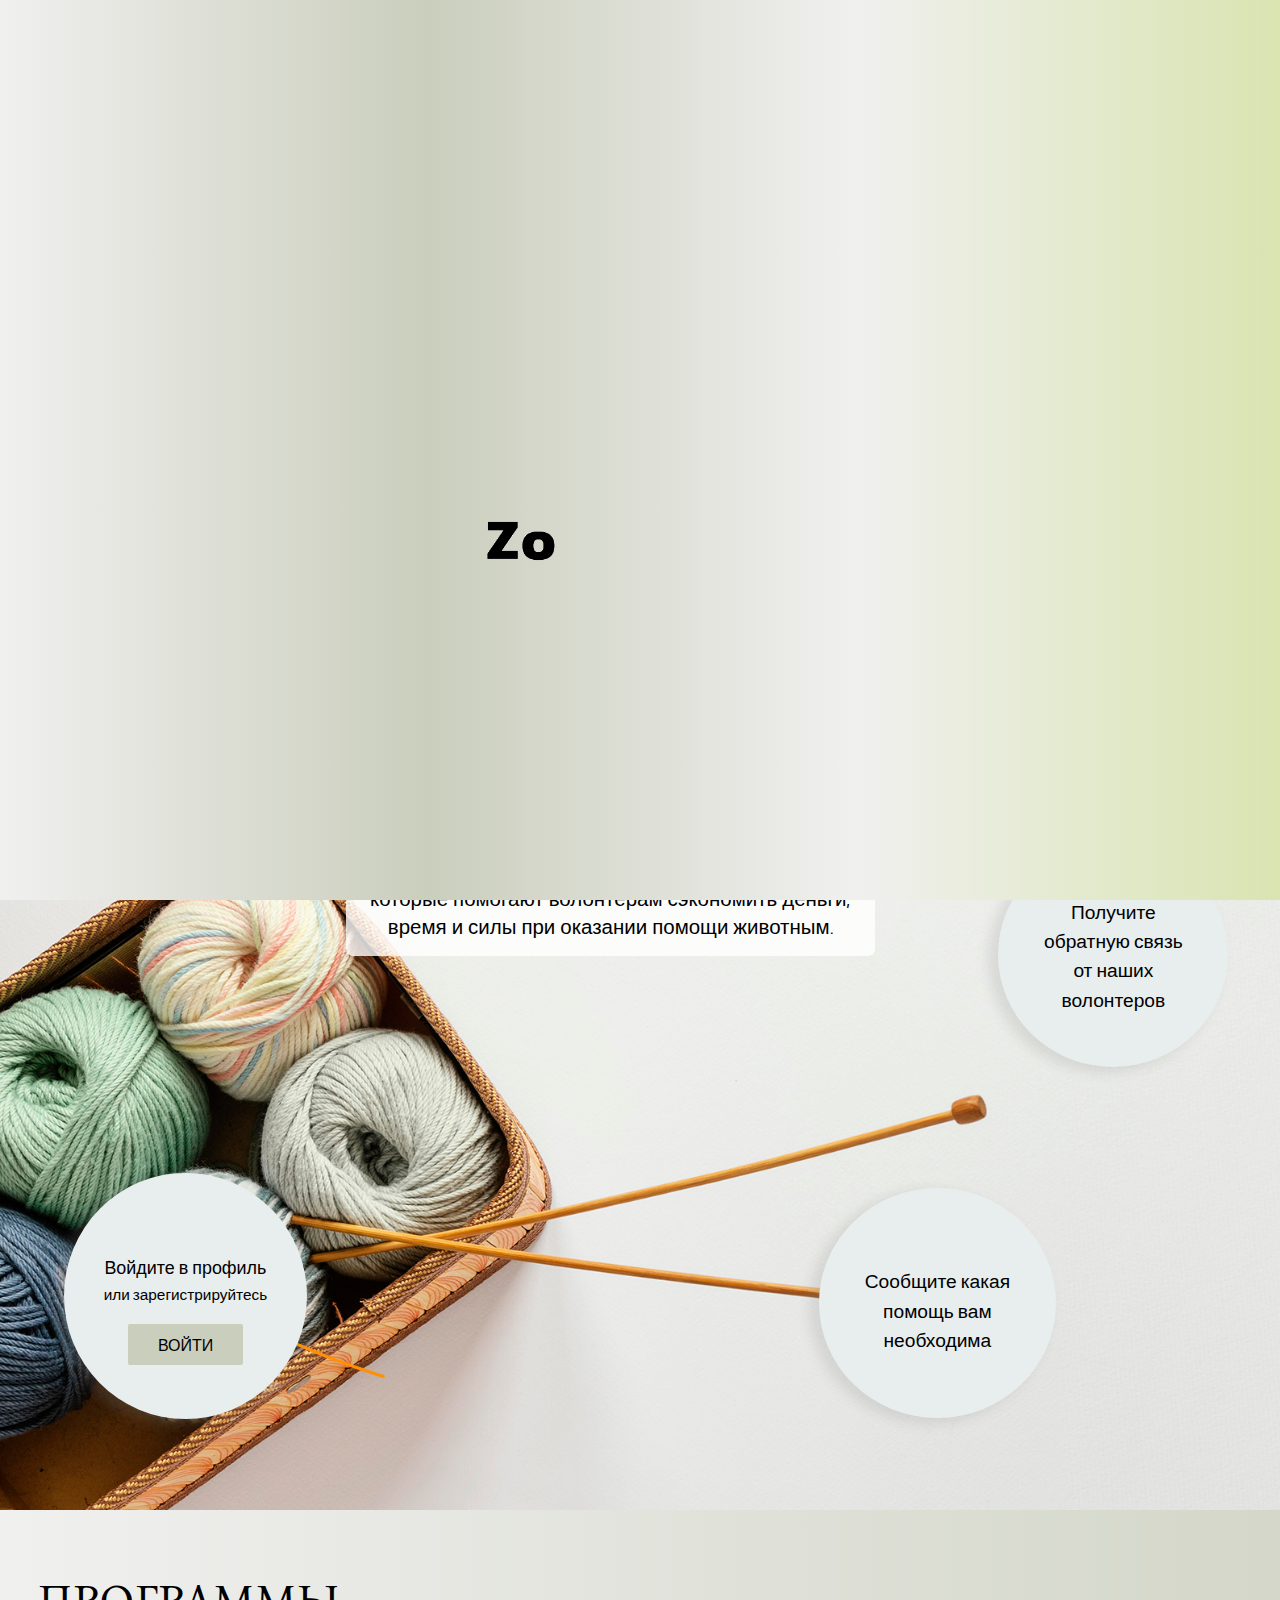
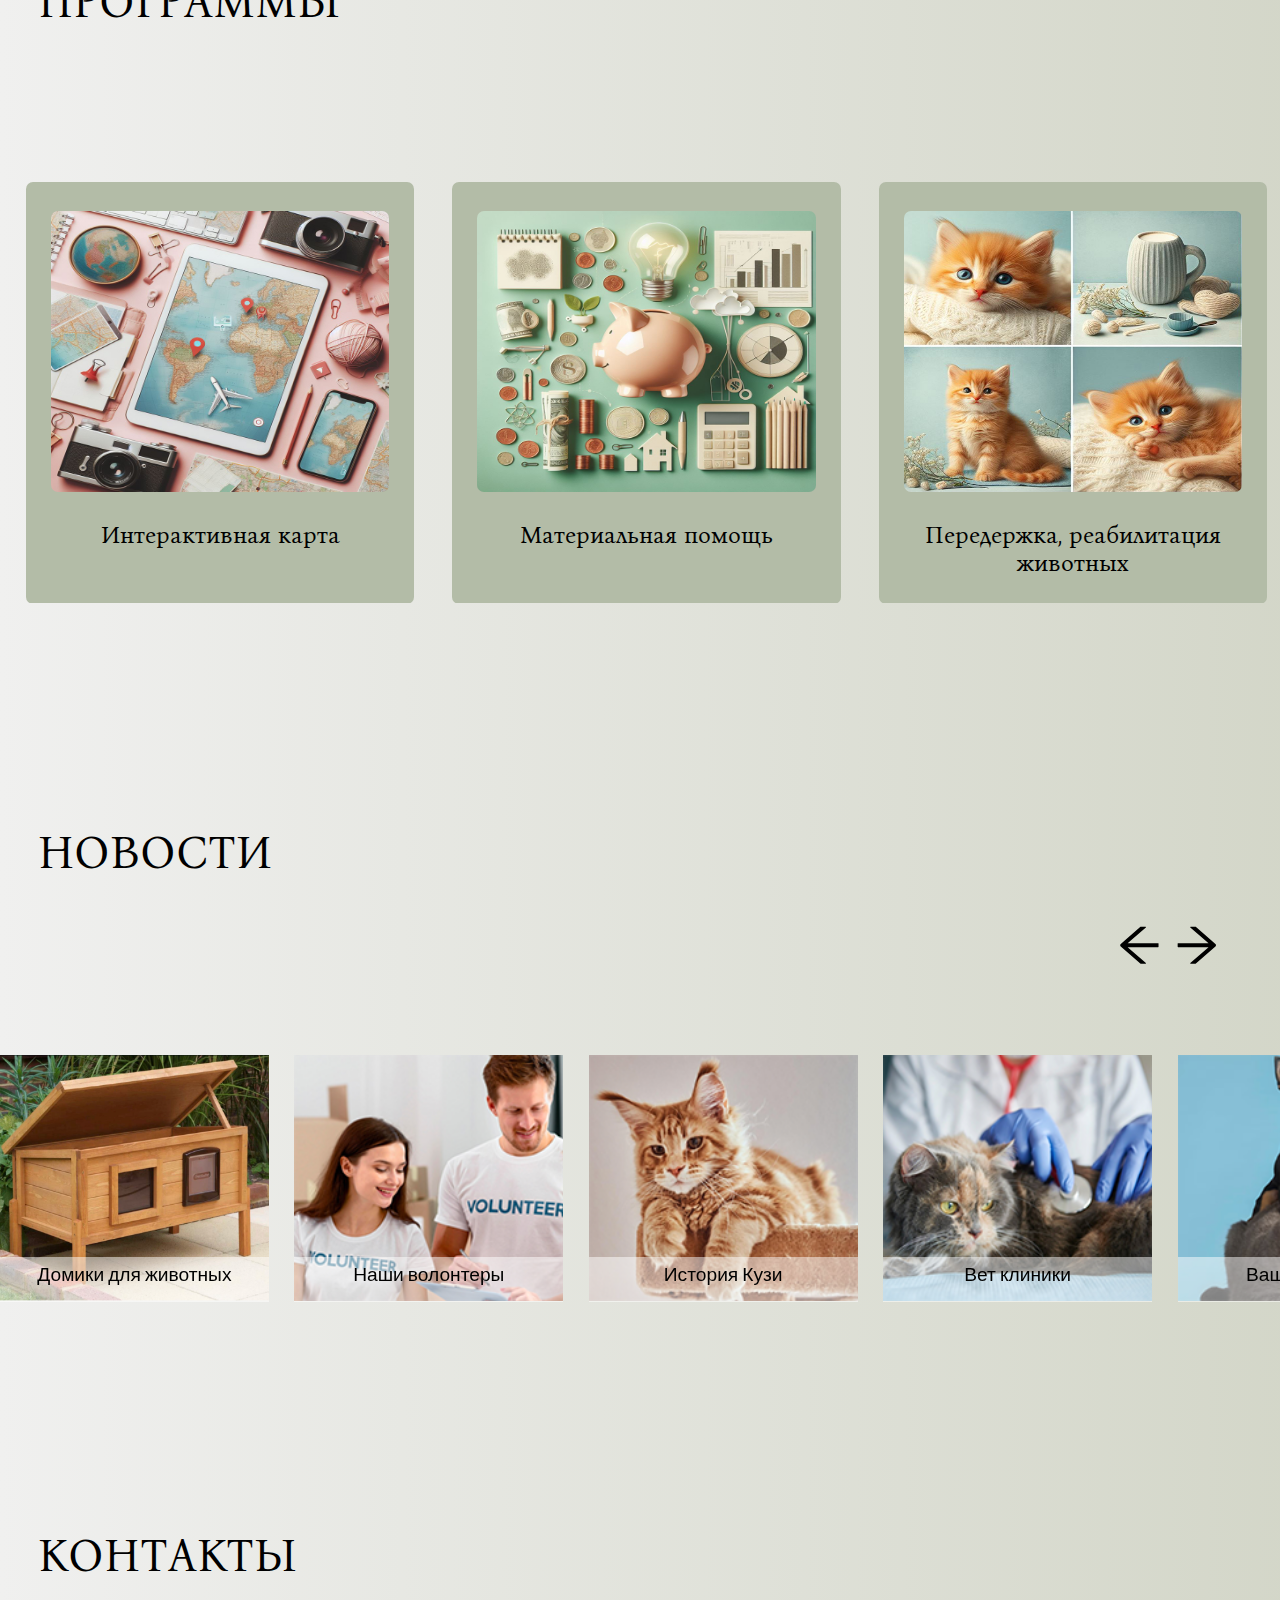
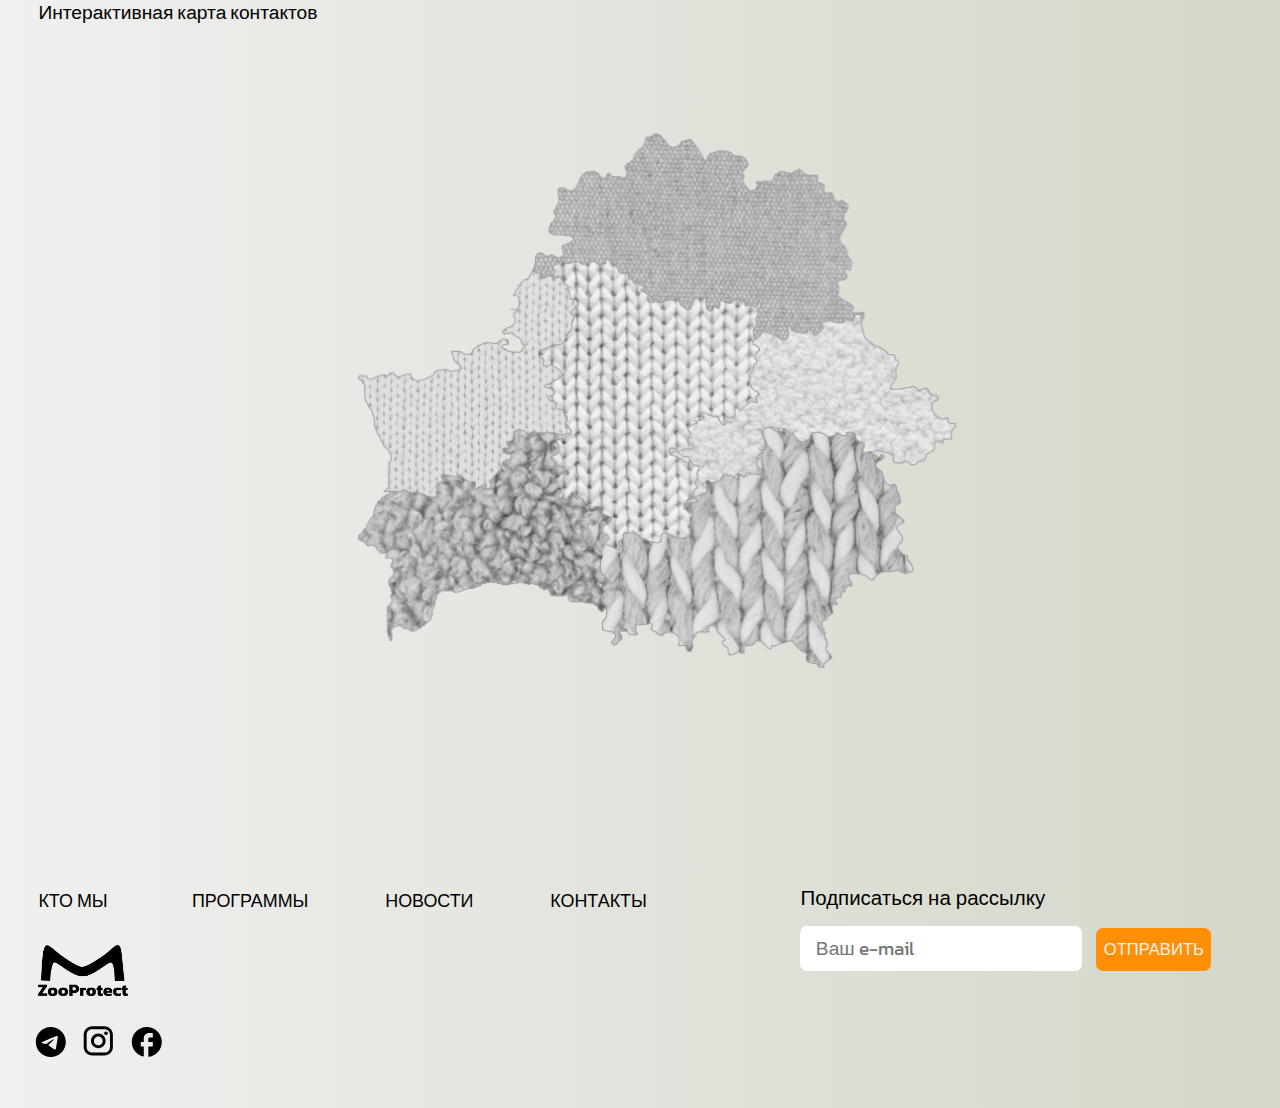
==== commit 25726259: "new edits" ====
--- a/index.html
+++ b/index.html
@@ -18,7 +18,7 @@
      </div>
     <header>
         <div class="container">
-            <audio src="./audio/cat.m4a" autoplay loop></audio>
+            <audio src="./audio/cat.m4a" loop></audio>
             <audio src="./audio/office.m4a" loop></audio>
             <video src="./video/videoMain.mp4" autoplay muted loop></video>
             <img id="header__background" src="./img/headerBack.png" alt="Девушка за компьютером">
@@ -124,8 +124,6 @@
                         <p>
                             <span>Войдите в профиль</span>
                             <span>или зарегистрируйтесь</span>
-                            <button id="enter_tabl" class="enterButton">ВОЙТИ</button>
-                            
                         </p>
                         <p><span>Сообщите какая помощь вам необходима</span></p>
                         <p><span>Получите обратную связь от наших волонтеров</span></p>
@@ -203,7 +201,7 @@
         <section id="contacts">
             <div class="container">
                 <h2>КОНТАКТЫ</h2>
-                <p>Карта единомышленников</p>
+                <p>Интерактивная карта контактов</p>
                 <div id="contacts__allAboutMap">
                     <div id="contacts__map">
                         <img id="minsk" src="./img/minsk.png">
@@ -356,6 +354,7 @@
                     <li><a href="#contacts">КОНТАКТЫ</a></li>
                 </ul>
             </div>
+            
             <div id="footer__social">
                 <a href="#header__menu"><img id="logotype" src="./img/logo.png" alt="логотип"></a>
                 <div id="footer__social_icons">
@@ -374,7 +373,7 @@
         </div>
         <div id="footer__subscribe">
             <p>Подписаться на рассылку</p>
-            <input type="text" name="subscribe" placeholder="Ваш e-mail">
+            <input type="email" name="subscribe" placeholder="Ваш e-mail">
             <button>ОТПРАВИТЬ</button>
         </div>
         
--- a/styles/style.css
+++ b/styles/style.css
@@ -1,12 +1,12 @@
 body{
-    font-family: 'Bona Nova', serif;
-    font-family: 'Kanit', sans-serif;
+    font-family: 'Bona Nova', 'Kanit', sans-serif;
     width: 100%;
 }
 
 .wrapper{
     margin: 0 auto;
     max-width: 2000px;
+    scroll-behavior: smooth;
 }
 
 .areaForLoader {
@@ -119,13 +119,14 @@
     width: 9%;
     height: 50px;
     background-color: #E8EDED;
-    font-weight: 900;
+    font-weight: 400;
     border: none;
     margin-top: 3.7%;
     font-size: 1.3vw;
     border-radius: 7px;
     cursor: pointer;
     border: transparent 2px solid;
+    font-family: 'Kanit', sans-serif;
 }
 
 #header__menu>button:hover{
@@ -150,7 +151,6 @@
     align-items: center;
 }
 
-
 #first_page__title>h1{
     font-family: 'Bona Nova', serif;
     font-size: 3.9vw;
@@ -162,7 +162,7 @@
 
 #first_page__title>button{
     font-family: 'Kanit', sans-serif;
-    font-weight: 900;
+    font-weight: 400;
     background-color: #FF8F05;
     border: none;
     border-radius: 7px;
@@ -189,11 +189,9 @@
     margin-left: 3%;
 }
 
-
 #first_page__mediaControllers_pause{
     visibility: visible;
     cursor: pointer;
-
 }
 
 #first_page__mediaControllers_pause:hover>rect{
@@ -263,6 +261,7 @@
     width: 48%;
     height: 10vw;
     padding-top: 0.1vw;
+    font-family: 'Kanit', sans-serif;
 }
 
 #first_page__subitle>p:first-of-type{
@@ -317,6 +316,7 @@
     margin-top: 0px;
     padding: 15px;
     text-align: center;
+    font-family: 'Kanit',sans-serif;
 }
 
 #about_us__subtitle>span{
@@ -390,6 +390,7 @@
     border: transparent 2px solid;
     cursor: pointer;
     margin-left: 10vw;
+    font-family: 'Kanit', sans-serif;
 }
 
 #enter:hover{
@@ -543,6 +544,7 @@
 
 .card_subtlt{
     visibility: hidden;
+    font-family: 'Kanit', sans-serif;
 }
 
 .programs__card:hover>img{
@@ -576,7 +578,6 @@
     font-size: 3.5vw;
     font-weight: 400;
     margin-left: 3%;
-    margin-bottom: 12vw;
     margin-top: 162px;
 }
 
@@ -584,13 +585,11 @@
     display: grid;
     grid-template-columns: 21vw 21vw 21vw 21vw 21vw;
     max-height: 30vw;
-    margin-top: 85px;
     margin-left:0vw;
     grid-column-gap: 2vw;
     align-items: center;
     width: 100%;
     overflow: hidden;
-    padding-top: 20px;
 }
 
 .allNews__news_oneNews{
@@ -624,8 +623,6 @@
     }
 }
 
-
-
 .grid_item:hover>.news_title{
     color:#ff6905;
 }
@@ -640,7 +637,7 @@
     position: relative;
     display: flex;
     margin-top: 34vw;
-    margin-bottom: -290px;
+    margin-bottom: -260px;
     margin-left: 87%;
 }
 
@@ -649,6 +646,7 @@
     top: -30.4vw;
     width: 4vw;
     cursor: pointer;
+    height: 3vw;
 }
 
 #arrow_left:hover>path{
@@ -665,6 +663,7 @@
     margin-left: 4.5vw;
     width: 4vw;
     cursor: pointer;
+    height: 3vw;
 }
 
 #arrow_right:hover>path{
@@ -682,8 +681,6 @@
     animation: gradient 15s ease infinite;
     height: 78vw;
 }
-
-
 
 #contacts>div>h2{
     font-family: 'Bona Nova', serif;
@@ -698,6 +695,7 @@
     margin-top: -10.5vw;
     margin-left: 3vw;
     font-size: 1.5vw;
+    font-family: 'Kanit', sans-serif;
 }
 
 #contacts__map{
@@ -714,7 +712,6 @@
     filter: none;
     transition: 3s ease;
 }
-
 
 #minsk{
     position: absolute;
@@ -803,34 +800,39 @@
     top: 11vw;
     left: 32vw;
 }
+
 #point4{
     position: absolute;
     top: 19vw;
     left: 26vw;
     z-index: 99;
 }
+
 #point5{
     position: absolute;
     top: 19vw;
     left: 36vw;
-
-}
+}
+
 #point6{
     position: absolute;
     top: 22vw;
     left: 21vw;
     z-index: 99;
 }
+
 #point7{
     position: absolute;
     top: 20vw;
     left: 41vw;
 }
+
 #point8{
     position: absolute;
     top: 24vw;
     left: 12vw; 
 }
+
 #point9{
     position: absolute;
     top: 24vw;
@@ -866,8 +868,8 @@
     border-radius: 7px;
     box-shadow: -4px 6px 5px 2px rgba(141, 141, 141, .2);
     opacity: 0;
-}
-
+    font-family: 'Kanit', sans-serif;
+}
 
 #contacts__card_info>div:first-of-type{
     margin-top: 3vw;
@@ -876,6 +878,7 @@
 
 #contacts__card_info>div>img{
     width: 9vw;
+    border-radius: 5px;
 }
 
 #contacts__card_info>div:last-of-type{
@@ -903,6 +906,7 @@
 #footer__menu_social{
     display: flex;
     flex-direction: column;
+    margin-left: 3vw;
 }
 
 #footer__menu>ul{
@@ -912,6 +916,8 @@
     gap: 6vw;
     margin-top: 8vw;
     font-size: 1.4vw;
+    font-family: 'Kanit', sans-serif;
+    padding-inline-start: 0px;
 }
 
 #footer__menu>ul>li{
@@ -930,6 +936,7 @@
 #footer__subscribe{
     margin-top: 6vw;
     margin-left: 12%;
+    font-family: 'Kanit', sans-serif;
 
 }
 
@@ -941,11 +948,15 @@
 #footer__subscribe>input{
     height: 3.3vw;
     width: 21.2vw;
-    margin-left: -0.8vw;
+    margin-left: 0vw;
     margin-top: 0.3vw;
     border-radius: 7px;
     border: none;
     margin-bottom: 2vw;
+    padding-left: 0.6vw;
+    font-size: 1.5vw;
+    font-weight: 400;
+    outline: none;
 }
 
 #footer__subscribe>input::placeholder{
@@ -960,7 +971,7 @@
 
 #footer__subscribe>button{
     margin-left: 0.8vw;
-    height: 3.9vw;
+    height: 3.3vw;
     width: 9vw;
     background-color: #FF8F05;
     color: #f0f0ef;
@@ -968,6 +979,8 @@
     border: transparent 2px solid;
     border-radius: 7px;
     cursor: pointer;
+    font-family: 'Kanit', sans-serif;
+    font-weight: 400;
 }
 
 #footer__subscribe>button:hover {
@@ -984,7 +997,6 @@
     display: flex;
     flex-wrap: wrap;
     width: 8vw;
-    margin-left: 3vw;
     margin-top: 1vw;
     margin-bottom: 4vw;
 }
@@ -1035,6 +1047,15 @@
 #facebook:active>path{
     fill:#B3BCA7;
 }
+
+#infoMob{
+    display: none;
+}
+
+
+
+
+
 
 
 
@@ -1093,6 +1114,10 @@
         margin-top: 4.4%;
         font-size: 1.5vw;
         font-weight: 300;
+    }
+
+    #first_page{
+        margin-bottom: 5vw;
     }
 
     #first_page__title {
@@ -1127,10 +1152,12 @@
         background-image: linear-gradient(90deg, #f0f0ef, #CACEBC, #f0f0ef,#d9e4b1b0);
         background-size: 400% 400%;
         animation: gradient 15s ease infinite;
+        padding-bottom: 1vw;
     }
 
     #about_us>div>h2 {
         margin-left: 2%;
+        margin-top: 0%;
     }
 
     #about_us__subtitle {
@@ -1139,6 +1166,7 @@
         margin-left: 35%;
         margin-top: -66px;
         padding: 20px;
+        line-height: 2.6vw;
     }
 
     #about_us__balls {
@@ -1152,7 +1180,7 @@
         width: 20.5vw;
         height: 19.5vw;
         padding-top: 9px;
-        font-size: 1.7vw;
+        font-size: 1.6vw;
         animation: borderBall1 7.22s infinite;
     }
 
@@ -1172,6 +1200,9 @@
         margin-top: 0px;
     }
 
+    #about_us__balls>p:nth-child(2)>span {
+        padding-top: 0vw; 
+    }
 
     #about_us__balls>p:first-of-type>span:last-of-type {
         font-size: 1.5vw;
@@ -1180,20 +1211,6 @@
 
     #enter {
         display: none;
-    }
-
-    #enter_tabl{
-        display: initial;
-        width: 10vw;
-        height: 4vw;
-        margin-left: 0vw;
-        font-weight: 200;
-        padding: 0.5vw;
-        font-size: 1.4vw;
-        margin-top: 1vw;
-        background-color: #B3BCA7;
-        border: none;
-        border-radius: 3px;
     }
 
     #about_us__balls>p:nth-child(2) {
@@ -1202,7 +1219,7 @@
         height: 14.5vw;
         padding-top: 5vw;
         width: 20.5vw;
-        font-size: 1.65vw;
+        font-size: 1.6vw;
         animation: borderBall2 7.22s infinite;
     }
 
@@ -1257,18 +1274,23 @@
         z-index: 1;
     }
 
+    #programs{
+        height: 70vw;
+        margin-bottom: -168px;
+    }
+
     #programs>h2 {
         font-size: 3.4vw;
         margin-left: 72vw;
         margin-bottom: 14vw;
-        margin-top: -4vw;
+        margin-top: 6vw;
     }
 
     #programs__cards {
         grid-template-columns: 27.9vw 27.9vw 27.9vw;
         margin-left: 4vw;
         gap: 3vw;
-        margin-bottom: 100px;
+        padding-bottom: 0px;
     }
 
     .programs__card{
@@ -1289,7 +1311,7 @@
     }
 
     #allNews {
-        padding-top: 4vw;
+        padding-top: 0px;
     }
 
     #allNews>div>h2 {
@@ -1300,7 +1322,7 @@
 
     #allNews__arrows {
         margin-top: 38vw;
-        margin-bottom: -29.6vw;
+        margin-bottom: -24.6vw;
         margin-left: 84.4vw;
     }
 
@@ -1402,7 +1424,15 @@
         height: 3vw;
     }
 
-}
+    #infoMob{
+        display: none;
+    }
+
+}
+
+
+
+
 
 
 
@@ -1526,6 +1556,7 @@
         cursor: pointer;
         padding: 0px;
         color: rgb(40, 40, 40);
+        font-family: 'Kanit', sans-serif;
     }
 
     #burger_menu_head>button:hover{
@@ -1548,6 +1579,10 @@
         position: relative;
     }
 
+    #burger_menu>ul>li:hover>a{
+        color: #FF8F05;
+    }
+
     #burger_menu>ul>li>svg{
         position: absolute;
         left: 156px;
@@ -1557,6 +1592,7 @@
     #first_page{
         width: 360px;
         height: 476px;
+        margin-bottom: -9px;
     }
 
     #first_page__title>h1{
@@ -1609,10 +1645,10 @@
     }
 
     #programs{
-        margin-top: -325px;
+        margin-top: -260px;
         width: 360px;
         animation: none;
-        margin-bottom: -117px;
+        height: 1527px;
     }
 
     #programs>h2{
@@ -1667,6 +1703,7 @@
         width: 360px;
         animation: none;
         height: 406px;
+        padding-top: 1px;
     }
 
     #allNews>div>h2 {
@@ -1680,7 +1717,7 @@
     #allNews__news_slider {
         display: grid;
         grid-template-columns: 189px;
-        margin-top: 14vw;
+        margin-top: 45px;
         overflow: hidden;
         max-height: 178px;
         margin-left: 84px;
@@ -1710,25 +1747,28 @@
     #allNews__arrows {
         margin-left: 25.4px;
         margin-top: 140px;
+        margin-bottom: -83px;
     }
 
     #arrow_left {
         position: absolute;
-        top: 12px;
+        top: 30px;
         width: 39px;
         cursor: pointer;
+        height: 39px;
     }
 
     #arrow_right {
         position: absolute;
-        top: 12px;
+        top: 30px;
         margin-left: 270px;
         width: 39px;
         cursor: pointer;
+        height: 39px;
     }
 
     #contacts {
-        padding-top: 50px;
+        padding-top: 1px;
         width: 360px;
         animation: none;
         height: 462px;
@@ -1738,12 +1778,13 @@
     #contacts>div>h2 {
         font-size: 24px;
         text-align: center;
-        margin-bottom: 55px;
+        margin-bottom: 12px;
     }
 
     #contacts>div>p {
         text-align: center;
         font-size: 16px;
+        margin-top: 0px;
     }
 
     #contacts__map {
@@ -1873,6 +1914,7 @@
     }
 
     #infoMob{
+        display: initial;
         position: absolute;
         left: 0px;
         top: 234px;
@@ -1930,6 +1972,7 @@
     #footer__menu_social {
         width: 49%;
         position: relative;
+        margin-left: 0px;
     }
 
     #footer__subscribe {
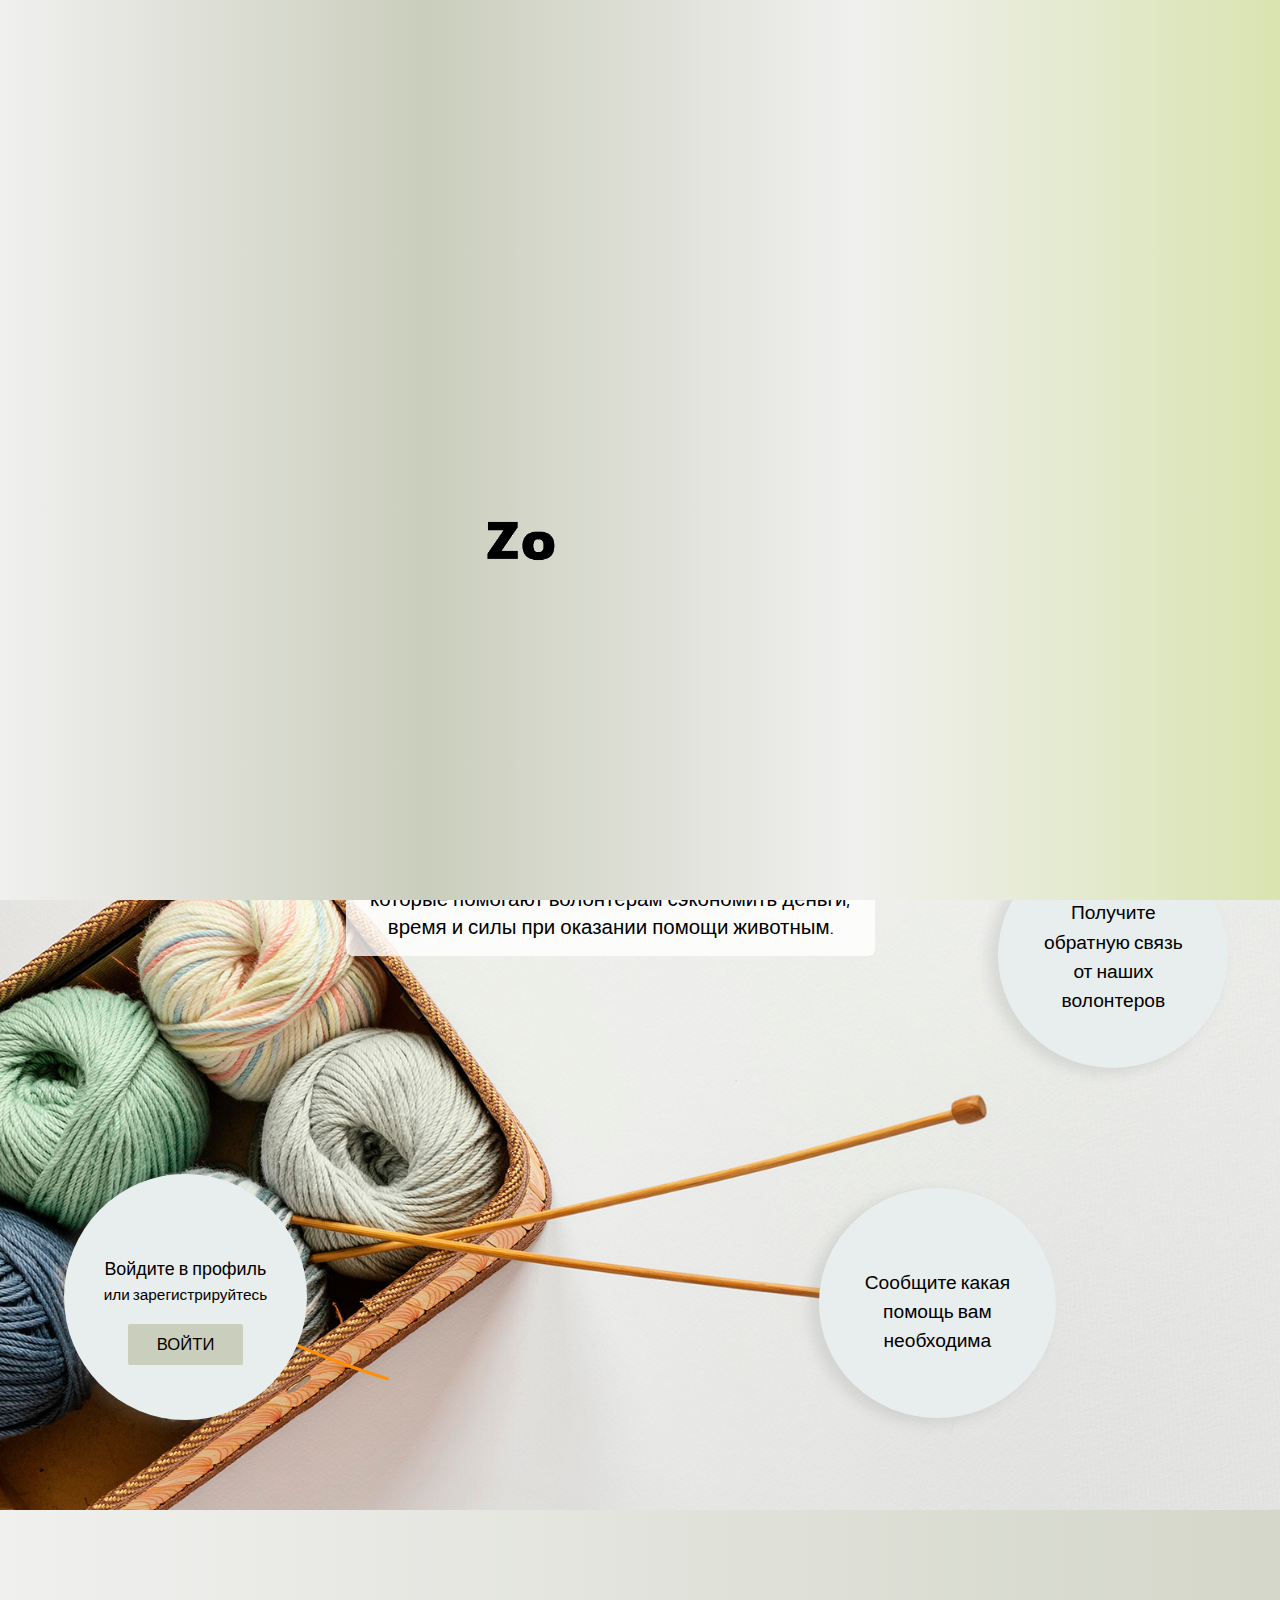
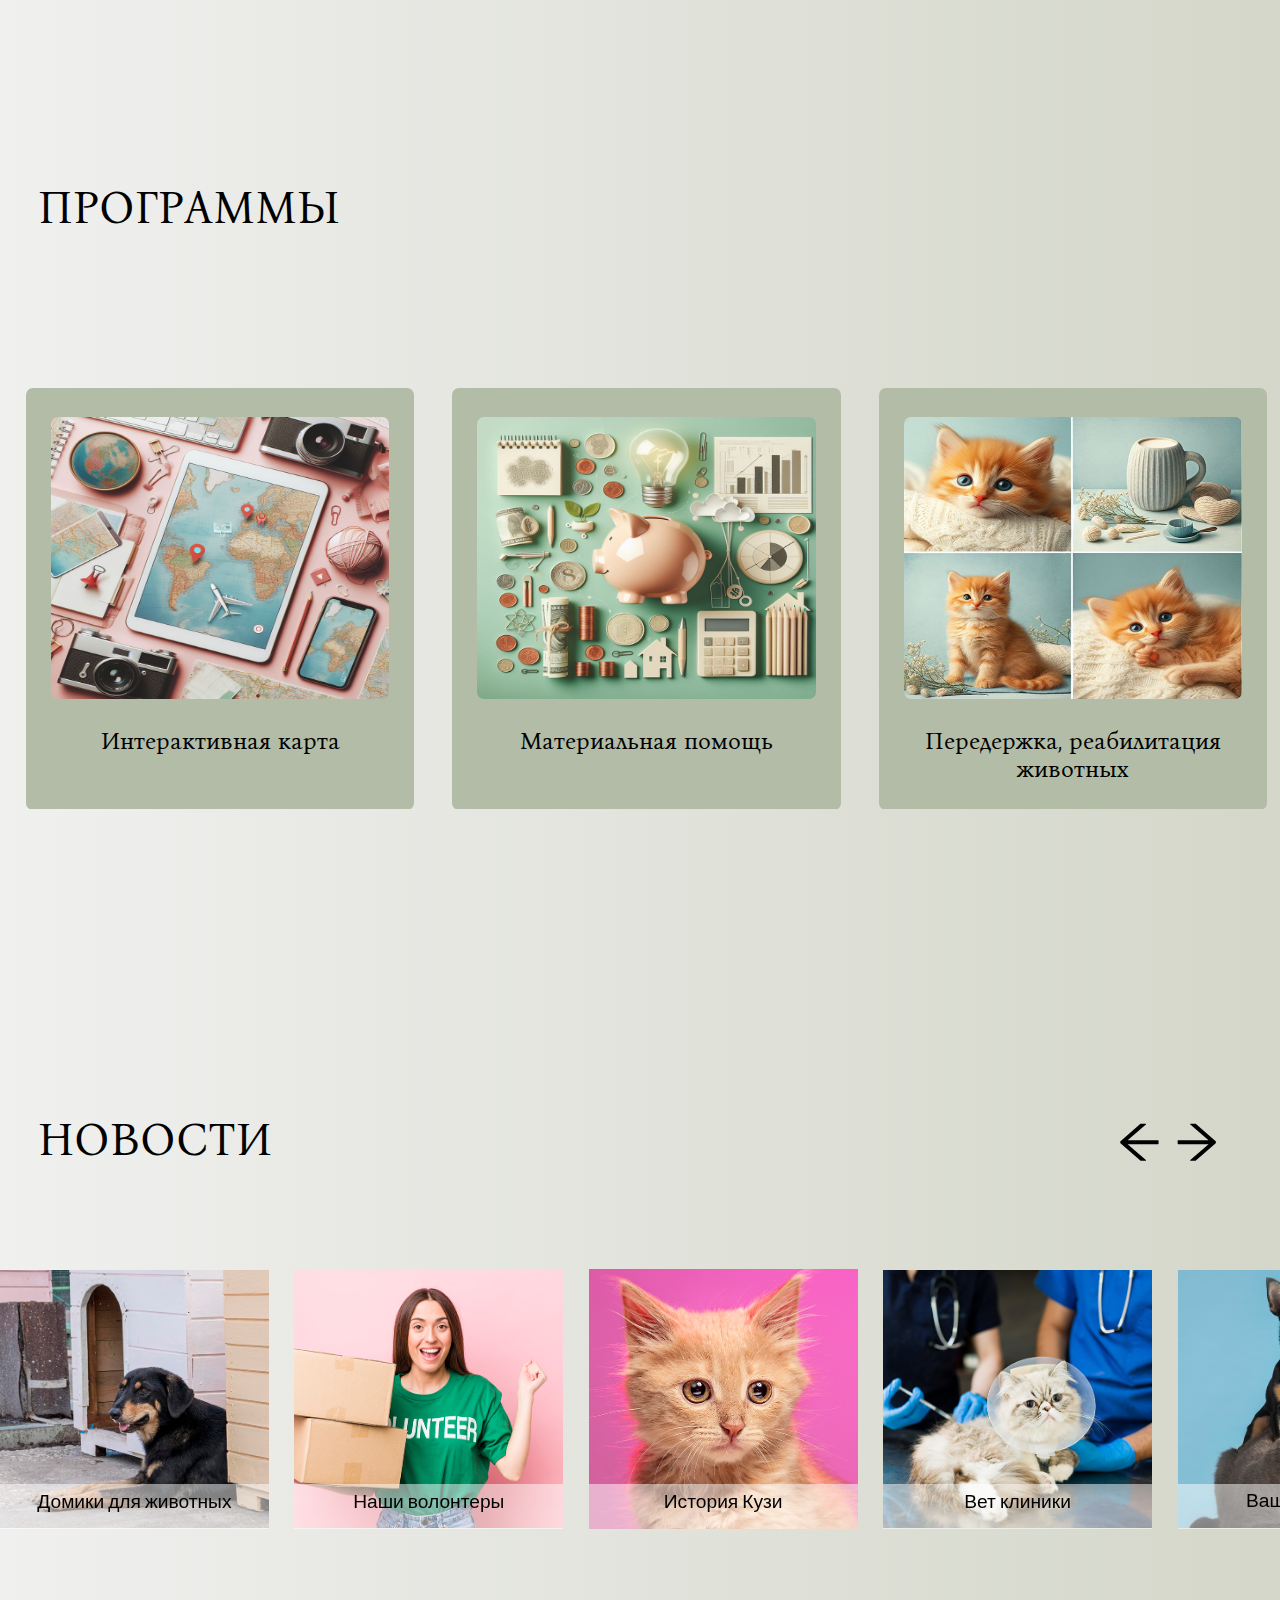
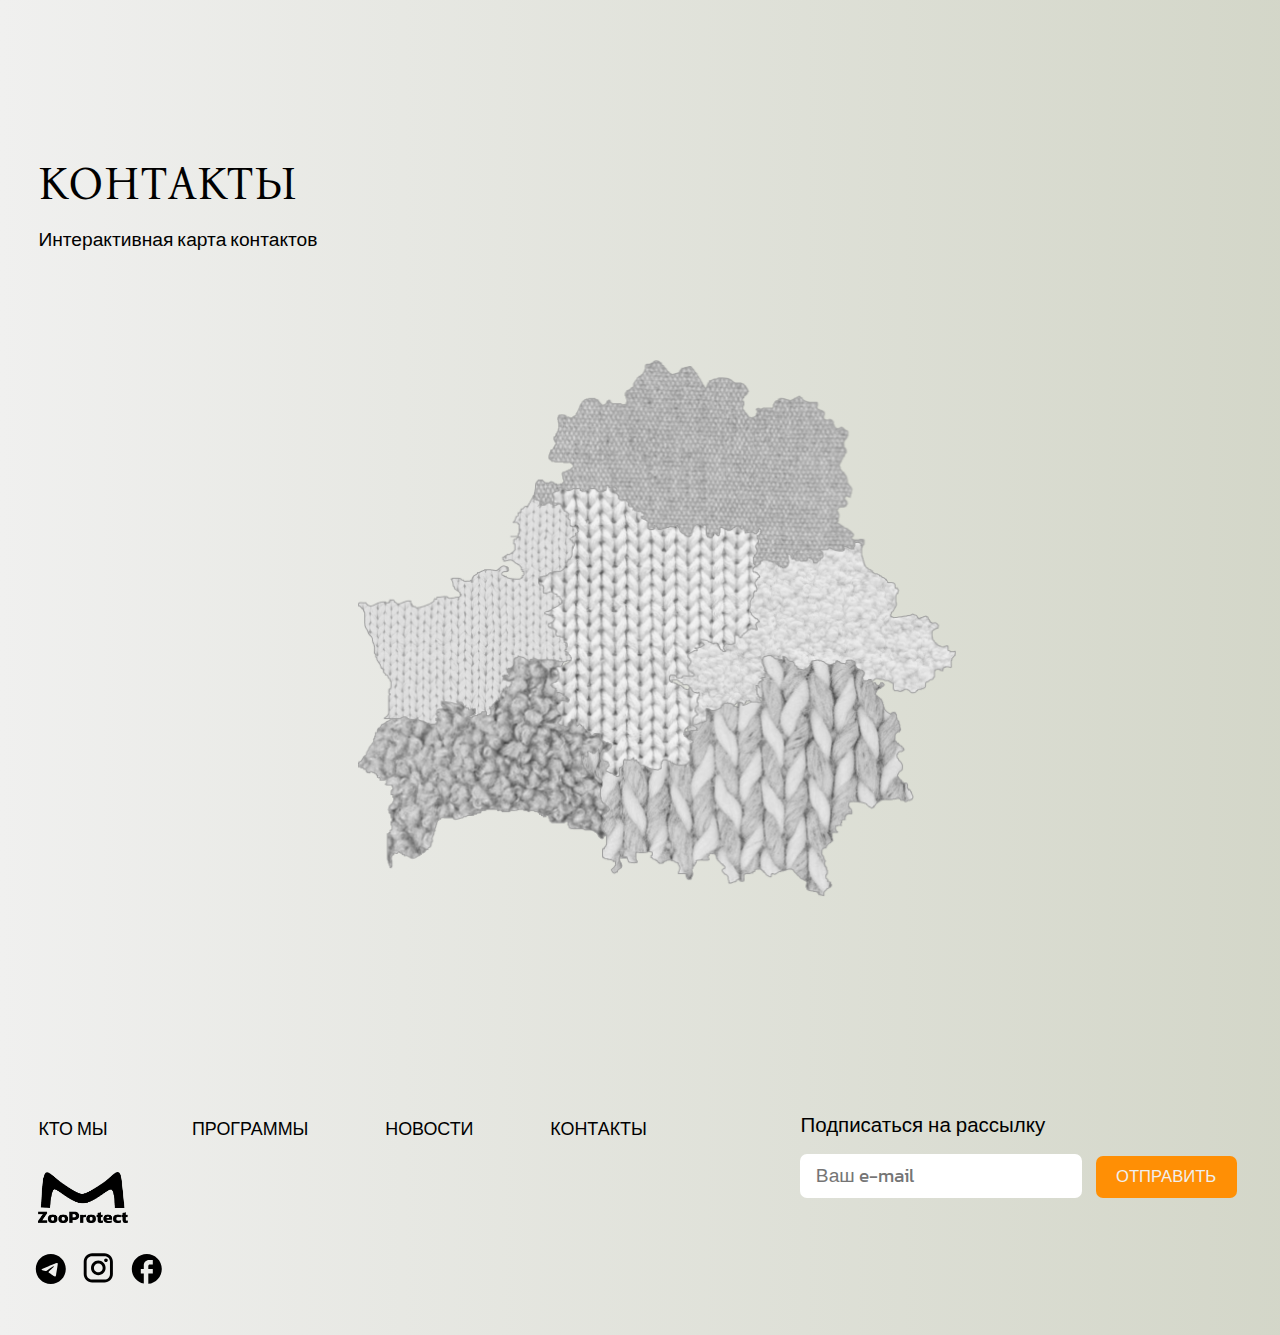
==== commit 1fd81e75: "design improvement" ====
--- a/index.html
+++ b/index.html
@@ -13,147 +13,160 @@
 
 <body>
     <div class="wrapper">
-    <div class="areaForLoader" id="areaForLoader">
-        <div class="preloader"><img src="./img/preloader.gif" alt="Предзагрзучик"> </div>
-     </div>
-    <header>
-        <div class="container">
-            <audio src="./audio/cat.m4a" loop></audio>
-            <audio src="./audio/office.m4a" loop></audio>
-            <video src="./video/videoMain.mp4" autoplay muted loop></video>
-            <img id="header__background" src="./img/headerBack.png" alt="Девушка за компьютером">
-            <img id="header__background_mobile" src="./img/headerBackMobile.png" alt="Рыжий котик">
-            <div id="header__menu_mobile">
-                <svg width="56" height="22" viewBox="0 0 56 22" fill="none" xmlns="http://www.w3.org/2000/svg">
-                    <rect x="0.795593" y="0.400879" width="55.2044" height="2.5896" fill="#1E1E1E"/>
-                    <rect x="0.795593" y="9.56677" width="55.2044" height="2.5896" fill="#1E1E1E"/>
-                    <rect x="0.795593" y="18.7537" width="55.2044" height="2.5896" fill="#1E1E1E"/>
-                    </svg>
-                    
-                   <a href="#"> <img id="logo_without_name" src="./img/logoWithoutName.png" alt="логотип для мобильной версии"> </a>                   
-            </div>
-            <div id="burger_menu">
-                <div id="burger_menu_head">
-                    <svg width="30" height="26" viewBox="0 0 30 26" fill="none" xmlns="http://www.w3.org/2000/svg">
-                        <line y1="-1.5" x2="34.8781" y2="-1.5" transform="matrix(0.748028 0.663667 -0.748028 0.663667 1 2.02954)" stroke="black" stroke-width="3"/>
-                        <line y1="-1.5" x2="34.8781" y2="-1.5" transform="matrix(-0.748028 0.663667 0.748028 0.663667 28.7225 2.41797)" stroke="black" stroke-width="3"/>
+
+        <div class="areaForLoader" id="areaForLoader">
+            <div class="preloader"><img src="./img/preloader.gif" alt="Предзагрзучик"> </div>
+        </div>
+
+
+
+        <header>
+            <div class="container">
+                <audio src="./audio/cat.m4a" loop></audio>
+                <audio src="./audio/office.m4a" loop></audio>
+                <video src="./video/videoMain.mp4" autoplay muted loop></video>
+                <img id="header__background" src="./img/headerBack.png" alt="Девушка за компьютером">
+                <img id="header__background_mobile" src="./img/headerBackMobile.png" alt="Рыжий котик">
+                <div id="header__menu_mobile">
+                    <svg width="56" height="22" viewBox="0 0 56 22" fill="none" xmlns="http://www.w3.org/2000/svg">
+                        <rect x="0.795593" y="0.400879" width="55.2044" height="2.5896" fill="#1E1E1E"/>
+                        <rect x="0.795593" y="9.56677" width="55.2044" height="2.5896" fill="#1E1E1E"/>
+                        <rect x="0.795593" y="18.7537" width="55.2044" height="2.5896" fill="#1E1E1E"/>
                         </svg>
-                        <a href="#"> <img src="./img/logoWithoutName.png" alt="логотип для мобильной версии"> </a>
-                        <button class="enterButton">ВОЙТИ</button>
-                </div>
-                <ul>
-                    <li><a href="#">главная <svg width="18" height="15" viewBox="0 0 18 15" fill="none" xmlns="http://www.w3.org/2000/svg">
-                        <path d="M17.7007 8.1765C18.0947 7.78953 18.1005 7.15639 17.7135 6.76234L11.4075 0.340972C11.0205 -0.0530757 10.3874 -0.0588136 9.99331 0.328156C9.59926 0.715125 9.59352 1.34826 9.98049 1.74231L15.5858 7.4502L9.87796 13.0556C9.48391 13.4425 9.47818 14.0757 9.86515 14.4697C10.2521 14.8638 10.8853 14.8695 11.2793 14.4825L17.7007 8.1765ZM0.584871 8.31429L16.9909 8.46297L17.0091 6.46305L0.602995 6.31437L0.584871 8.31429Z" fill="#FF8F05"/>
-                        </svg></a>
+                    <a href="#"> <img id="logo_without_name" src="./img/logoWithoutName.png" alt="логотип для мобильной версии"> </a>                   
+                </div>
+
+                <div id="burger_menu">
+                    <div id="burger_menu_head">
+                        <svg width="30" height="26" viewBox="0 0 30 26" fill="none" xmlns="http://www.w3.org/2000/svg">
+                            <line y1="-1.5" x2="34.8781" y2="-1.5" transform="matrix(0.748028 0.663667 -0.748028 0.663667 1 2.02954)" stroke="black" stroke-width="3"/>
+                            <line y1="-1.5" x2="34.8781" y2="-1.5" transform="matrix(-0.748028 0.663667 0.748028 0.663667 28.7225 2.41797)" stroke="black" stroke-width="3"/>
+                            </svg>
+                            <a href="#"> <img src="./img/logoWithoutName.png" alt="логотип для мобильной версии"> </a>
+                            <button class="enterButton">ВОЙТИ</button>
+                    </div>
+                    <ul>
+                        <li><a href="#">главная <svg width="18" height="15" viewBox="0 0 18 15" fill="none" xmlns="http://www.w3.org/2000/svg">
+                            <path d="M17.7007 8.1765C18.0947 7.78953 18.1005 7.15639 17.7135 6.76234L11.4075 0.340972C11.0205 -0.0530757 10.3874 -0.0588136 9.99331 0.328156C9.59926 0.715125 9.59352 1.34826 9.98049 1.74231L15.5858 7.4502L9.87796 13.0556C9.48391 13.4425 9.47818 14.0757 9.86515 14.4697C10.2521 14.8638 10.8853 14.8695 11.2793 14.4825L17.7007 8.1765ZM0.584871 8.31429L16.9909 8.46297L17.0091 6.46305L0.602995 6.31437L0.584871 8.31429Z" fill="#FF8F05"/>
+                            </svg></a>
                         </li>
-                    <li><a href="#programs">программы <svg width="18" height="15" viewBox="0 0 18 15" fill="none" xmlns="http://www.w3.org/2000/svg">
-                        <path d="M17.7007 8.1765C18.0947 7.78953 18.1005 7.15639 17.7135 6.76234L11.4075 0.340972C11.0205 -0.0530757 10.3874 -0.0588136 9.99331 0.328156C9.59926 0.715125 9.59352 1.34826 9.98049 1.74231L15.5858 7.4502L9.87796 13.0556C9.48391 13.4425 9.47818 14.0757 9.86515 14.4697C10.2521 14.8638 10.8853 14.8695 11.2793 14.4825L17.7007 8.1765ZM0.584871 8.31429L16.9909 8.46297L17.0091 6.46305L0.602995 6.31437L0.584871 8.31429Z" fill="#FF8F05"/>
-                        </svg></a>
+                        <li><a href="#programs">программы <svg width="18" height="15" viewBox="0 0 18 15" fill="none" xmlns="http://www.w3.org/2000/svg">
+                            <path d="M17.7007 8.1765C18.0947 7.78953 18.1005 7.15639 17.7135 6.76234L11.4075 0.340972C11.0205 -0.0530757 10.3874 -0.0588136 9.99331 0.328156C9.59926 0.715125 9.59352 1.34826 9.98049 1.74231L15.5858 7.4502L9.87796 13.0556C9.48391 13.4425 9.47818 14.0757 9.86515 14.4697C10.2521 14.8638 10.8853 14.8695 11.2793 14.4825L17.7007 8.1765ZM0.584871 8.31429L16.9909 8.46297L17.0091 6.46305L0.602995 6.31437L0.584871 8.31429Z" fill="#FF8F05"/>
+                            </svg></a>
                         </li>
-                    <li><a href="#allNews">новости <svg width="18" height="15" viewBox="0 0 18 15" fill="none" xmlns="http://www.w3.org/2000/svg">
-                        <path d="M17.7007 8.1765C18.0947 7.78953 18.1005 7.15639 17.7135 6.76234L11.4075 0.340972C11.0205 -0.0530757 10.3874 -0.0588136 9.99331 0.328156C9.59926 0.715125 9.59352 1.34826 9.98049 1.74231L15.5858 7.4502L9.87796 13.0556C9.48391 13.4425 9.47818 14.0757 9.86515 14.4697C10.2521 14.8638 10.8853 14.8695 11.2793 14.4825L17.7007 8.1765ZM0.584871 8.31429L16.9909 8.46297L17.0091 6.46305L0.602995 6.31437L0.584871 8.31429Z" fill="#FF8F05"/>
-                        </svg></a>
+                        <li><a href="#allNews">новости <svg width="18" height="15" viewBox="0 0 18 15" fill="none" xmlns="http://www.w3.org/2000/svg">
+                            <path d="M17.7007 8.1765C18.0947 7.78953 18.1005 7.15639 17.7135 6.76234L11.4075 0.340972C11.0205 -0.0530757 10.3874 -0.0588136 9.99331 0.328156C9.59926 0.715125 9.59352 1.34826 9.98049 1.74231L15.5858 7.4502L9.87796 13.0556C9.48391 13.4425 9.47818 14.0757 9.86515 14.4697C10.2521 14.8638 10.8853 14.8695 11.2793 14.4825L17.7007 8.1765ZM0.584871 8.31429L16.9909 8.46297L17.0091 6.46305L0.602995 6.31437L0.584871 8.31429Z" fill="#FF8F05"/>
+                            </svg></a>
                         </li>
-                    <li><a href="#contacts">контакты <svg width="18" height="15" viewBox="0 0 18 15" fill="none" xmlns="http://www.w3.org/2000/svg">
-                        <path d="M17.7007 8.1765C18.0947 7.78953 18.1005 7.15639 17.7135 6.76234L11.4075 0.340972C11.0205 -0.0530757 10.3874 -0.0588136 9.99331 0.328156C9.59926 0.715125 9.59352 1.34826 9.98049 1.74231L15.5858 7.4502L9.87796 13.0556C9.48391 13.4425 9.47818 14.0757 9.86515 14.4697C10.2521 14.8638 10.8853 14.8695 11.2793 14.4825L17.7007 8.1765ZM0.584871 8.31429L16.9909 8.46297L17.0091 6.46305L0.602995 6.31437L0.584871 8.31429Z" fill="#FF8F05"/>
-                        </svg></a>
+                        <li><a href="#contacts">контакты <svg width="18" height="15" viewBox="0 0 18 15" fill="none" xmlns="http://www.w3.org/2000/svg">
+                            <path d="M17.7007 8.1765C18.0947 7.78953 18.1005 7.15639 17.7135 6.76234L11.4075 0.340972C11.0205 -0.0530757 10.3874 -0.0588136 9.99331 0.328156C9.59926 0.715125 9.59352 1.34826 9.98049 1.74231L15.5858 7.4502L9.87796 13.0556C9.48391 13.4425 9.47818 14.0757 9.86515 14.4697C10.2521 14.8638 10.8853 14.8695 11.2793 14.4825L17.7007 8.1765ZM0.584871 8.31429L16.9909 8.46297L17.0091 6.46305L0.602995 6.31437L0.584871 8.31429Z" fill="#FF8F05"/>
+                            </svg></a>
                         </li>
-                </ul>
-            </div>
-            <div id="header__menu">
-                <a href="#">
-                <img id="logo_stat" src="./img/logo.png" alt="логотип">
-                <img id="logo_gif" src="./img/logo_anim.gif" alt="логотип анимация">
-                
-                </a>
-                <ul>
-                    <li><a href="#about_us">КТО МЫ</a></li>
-                    <li><a href="#programs">ПРОГРАММЫ</a></li>
-                    <li><a href="#allNews">НОВОСТИ</a></li>
-                    <li><a href="#contacts">КОНТАКТЫ</a></li>
-                </ul>
-                <button class="enterButton">ВОЙТИ</button>
-            </div>
-        </div>
-    </header>
+                    </ul>
+                </div>
+
+                <div id="header__menu">
+                    <a href="#">
+                        <img id="logo_stat" src="./img/logo.png" alt="логотип">
+                        <img id="logo_gif" src="./img/logo_anim.gif" alt="логотип анимация">
+                    </a>
+                    <ul>
+                        <li><a href="#about_us">КТО МЫ</a></li>
+                        <li><a href="#programs">ПРОГРАММЫ</a></li>
+                        <li><a href="#allNews">НОВОСТИ</a></li>
+                        <li><a href="#contacts">КОНТАКТЫ</a></li>
+                    </ul>
+                    <button class="enterButton">ВОЙТИ</button>
+                </div>
+            </div>
+        </header>
+
+
 
     <main>
         <section id="first_page">
             <div class="container">
-            
-                
+
                 <div id="first_page__title">
-                  
                     <h1>СОДЕЙСТВИЕ ВОЛОНТЕРАМ</h1>
                     <button class="enterButton">ПРИСОЕДИНИТЬСЯ</button>
-            </div>
-
-            <div id="first_page__mediaControllers">
-                <svg id="first_page__mediaControllers_pause" width="16" height="28" viewBox="0 0 16 28" fill="none" xmlns="http://www.w3.org/2000/svg">
-                    <rect x="11.2737" y="1.11987" width="4" height="26" rx="1.5" stroke="black"/>
-                    <rect x="1.41962" y="1.13086" width="4" height="26" rx="1.5" stroke="black"/>
-                </svg>
-                <svg id="first_page__mediaControllers_play" width="24" height="29" viewBox="0 0 24 29" fill="none" xmlns="http://www.w3.org/2000/svg">
-                    <path d="M22.674 15.7808C23.633 15.1962 23.633 13.8038 22.674 13.2192L3.65588 1.62536C2.65631 1.01601 1.3751 1.73547 1.3751 2.90614L1.3751 26.0939C1.3751 27.2645 2.65631 27.984 3.65588 27.3746L22.674 15.7808Z" stroke="black"/>
-                </svg>
-                    
-                <svg id="first_page__mediaControllers_soundOn" width="35" height="25" viewBox="0 0 35 25" fill="none" xmlns="http://www.w3.org/2000/svg">
-                    <path d="M1.45831 15.2081V9.79184C1.45831 9.0183 1.7656 8.27643 2.31258 7.72945C2.85957 7.18247 3.60143 6.87518 4.37498 6.87518H8.60415C8.88928 6.87511 9.16814 6.79145 9.40623 6.63455L18.1562 0.865385C18.3761 0.720603 18.631 0.638028 18.894 0.626419C19.157 0.61481 19.4182 0.6746 19.65 0.799446C19.8817 0.924293 20.0753 1.10954 20.2103 1.33554C20.3453 1.56153 20.4166 1.81985 20.4166 2.08309V22.9168C20.4166 23.1801 20.3453 23.4384 20.2103 23.6644C20.0753 23.8904 19.8817 24.0756 19.65 24.2005C19.4182 24.3253 19.157 24.3851 18.894 24.3735C18.631 24.3619 18.3761 24.2793 18.1562 24.1346L9.40623 18.3654C9.16814 18.2085 8.88928 18.1248 8.60415 18.1248H4.37498C3.60143 18.1248 2.85957 17.8175 2.31258 17.2705C1.7656 16.7235 1.45831 15.9816 1.45831 15.2081Z" stroke="black"/>
-                    <path d="M25.5208 5.9375C25.5208 5.9375 27.7083 8.125 27.7083 11.7708C27.7083 15.4167 25.5208 17.6042 25.5208 17.6042M29.8958 1.5625C29.8958 1.5625 33.5416 5.20833 33.5416 11.7708C33.5416 18.3333 29.8958 21.9792 29.8958 21.9792" stroke="black" stroke-linecap="round" stroke-linejoin="round"/>
-                </svg>
-                <svg id="first_page__mediaControllers_soundOff" width="31" height="27" viewBox="0 0 31 27" fill="none" xmlns="http://www.w3.org/2000/svg">
-                    <path d="M24.1666 16.3102L27.0833 13.2788M27.0833 13.2788L30 10.2473M27.0833 13.2788L24.1666 10.2473M27.0833 13.2788L30 16.3102" stroke="black" stroke-linecap="round" stroke-linejoin="round"/>
-                    <path d="M0.833313 16.0935V10.4641C0.833313 9.6601 1.1406 8.88904 1.68758 8.32054C2.23457 7.75203 2.97643 7.43265 3.74998 7.43265H7.97915C8.26428 7.43258 8.54314 7.34563 8.78123 7.18256L17.5312 1.18637C17.7511 1.03589 18.006 0.950064 18.269 0.937998C18.532 0.925932 18.7932 0.988075 19.025 1.11783C19.2567 1.24759 19.4503 1.44013 19.5853 1.67502C19.7203 1.90991 19.7916 2.1784 19.7916 2.45199V24.1056C19.7916 24.3792 19.7203 24.6477 19.5853 24.8825C19.4503 25.1174 19.2567 25.31 19.025 25.4397C18.7932 25.5695 18.532 25.6316 18.269 25.6196C18.006 25.6075 17.7511 25.5217 17.5312 25.3712L8.78123 19.375C8.54314 19.2119 8.26428 19.125 7.97915 19.1249H3.74998C2.97643 19.1249 2.23457 18.8055 1.68758 18.237C1.1406 17.6685 0.833313 16.8975 0.833313 16.0935Z" stroke="black"/>
-                </svg>
-            </div>
-
-            <div id="first_page__subitle">
-                <p>У НАС С ВАМИ ОДНА МИССИЯ.</p>
-                <p>ДАВАЙТЕ ПОМОГАТЬ ВМЕСТЕ!</p>
-            </div>
-            <button id="enter" class="enterButton">ВОЙТИ</button>
+                </div>
+
+                <div id="first_page__mediaControllers">
+                    <svg id="first_page__mediaControllers_pause" width="16" height="28" viewBox="0 0 16 28" fill="none" xmlns="http://www.w3.org/2000/svg">
+                        <rect x="11.2737" y="1.11987" width="4" height="26" rx="1.5" stroke="black"/>
+                        <rect x="1.41962" y="1.13086" width="4" height="26" rx="1.5" stroke="black"/>
+                    </svg>
+                    <svg id="first_page__mediaControllers_play" width="24" height="29" viewBox="0 0 24 29" fill="none" xmlns="http://www.w3.org/2000/svg">
+                        <path d="M22.674 15.7808C23.633 15.1962 23.633 13.8038 22.674 13.2192L3.65588 1.62536C2.65631 1.01601 1.3751 1.73547 1.3751 2.90614L1.3751 26.0939C1.3751 27.2645 2.65631 27.984 3.65588 27.3746L22.674 15.7808Z" stroke="black"/>
+                    </svg>
+                        
+                    <svg id="first_page__mediaControllers_soundOn" width="35" height="25" viewBox="0 0 35 25" fill="none" xmlns="http://www.w3.org/2000/svg">
+                        <path d="M1.45831 15.2081V9.79184C1.45831 9.0183 1.7656 8.27643 2.31258 7.72945C2.85957 7.18247 3.60143 6.87518 4.37498 6.87518H8.60415C8.88928 6.87511 9.16814 6.79145 9.40623 6.63455L18.1562 0.865385C18.3761 0.720603 18.631 0.638028 18.894 0.626419C19.157 0.61481 19.4182 0.6746 19.65 0.799446C19.8817 0.924293 20.0753 1.10954 20.2103 1.33554C20.3453 1.56153 20.4166 1.81985 20.4166 2.08309V22.9168C20.4166 23.1801 20.3453 23.4384 20.2103 23.6644C20.0753 23.8904 19.8817 24.0756 19.65 24.2005C19.4182 24.3253 19.157 24.3851 18.894 24.3735C18.631 24.3619 18.3761 24.2793 18.1562 24.1346L9.40623 18.3654C9.16814 18.2085 8.88928 18.1248 8.60415 18.1248H4.37498C3.60143 18.1248 2.85957 17.8175 2.31258 17.2705C1.7656 16.7235 1.45831 15.9816 1.45831 15.2081Z" stroke="black"/>
+                        <path d="M25.5208 5.9375C25.5208 5.9375 27.7083 8.125 27.7083 11.7708C27.7083 15.4167 25.5208 17.6042 25.5208 17.6042M29.8958 1.5625C29.8958 1.5625 33.5416 5.20833 33.5416 11.7708C33.5416 18.3333 29.8958 21.9792 29.8958 21.9792" stroke="black" stroke-linecap="round" stroke-linejoin="round"/>
+                    </svg>
+                    <svg id="first_page__mediaControllers_soundOff" width="31" height="27" viewBox="0 0 31 27" fill="none" xmlns="http://www.w3.org/2000/svg">
+                        <path d="M24.1666 16.3102L27.0833 13.2788M27.0833 13.2788L30 10.2473M27.0833 13.2788L24.1666 10.2473M27.0833 13.2788L30 16.3102" stroke="black" stroke-linecap="round" stroke-linejoin="round"/>
+                        <path d="M0.833313 16.0935V10.4641C0.833313 9.6601 1.1406 8.88904 1.68758 8.32054C2.23457 7.75203 2.97643 7.43265 3.74998 7.43265H7.97915C8.26428 7.43258 8.54314 7.34563 8.78123 7.18256L17.5312 1.18637C17.7511 1.03589 18.006 0.950064 18.269 0.937998C18.532 0.925932 18.7932 0.988075 19.025 1.11783C19.2567 1.24759 19.4503 1.44013 19.5853 1.67502C19.7203 1.90991 19.7916 2.1784 19.7916 2.45199V24.1056C19.7916 24.3792 19.7203 24.6477 19.5853 24.8825C19.4503 25.1174 19.2567 25.31 19.025 25.4397C18.7932 25.5695 18.532 25.6316 18.269 25.6196C18.006 25.6075 17.7511 25.5217 17.5312 25.3712L8.78123 19.375C8.54314 19.2119 8.26428 19.125 7.97915 19.1249H3.74998C2.97643 19.1249 2.23457 18.8055 1.68758 18.237C1.1406 17.6685 0.833313 16.8975 0.833313 16.0935Z" stroke="black"/>
+                    </svg>
+                </div>
+
+                <div id="first_page__subitle">
+                    <p>У НАС С ВАМИ ОДНА МИССИЯ.</p>
+                    <p>ДАВАЙТЕ ПОМОГАТЬ ВМЕСТЕ!</p>
+                </div>
+                <button id="enter">ВОЙТИ</button>
+            </div>
         </section>
         
+
+
         <section id="about_us">
             <div class="container">
                 <h2>КТО МЫ</h2>
+
                 <p id="about_us__subtitle">Мы предоставляем ресурсы, 
                     <span>которые помогают волонтерам сэкономить деньги,
-                     время и силы при оказании помощи животным.</span></p>
-                     <div id="about_us__balls">
-                        <p>
-                            <span>Войдите в профиль</span>
-                            <span>или зарегистрируйтесь</span>
-                        </p>
-                        <p><span>Сообщите какая помощь вам необходима</span></p>
-                        <p><span>Получите обратную связь от наших волонтеров</span></p>
-                        <svg id='line_one' viewBox='0 0 1000 1000' xmlns='http://www.w3.org/2000/svg'>
-                            <path d='M1.48067 350.879C35.8664 376.473 103.628 409.836 173.391 432.848C243.87 456.096 316.393 468.863 358.607 468.863C487.158 468.863 426.803 422.84 414.512 412.44C393.082 397.628 375.92 401.176 371.281 402.961C312.711 425.5 383.511 456.13 460.524 466.985C533.077 477.211 610.868 470.552 599.944 401.971C585.261 309.79 792.72 332.812 830.247 305.345C849.129 291.669 846.093 276.488 842.311 269.581C834.868 254.263 786.221 198.823 803.131 181.09C819.105 166.21 837.352 187.075 864.216 185.722C893.926 181.009 932.607 147.705 889.196 113.763C880.44 107.827 871.971 106.551 864.138 113.846C856.51 120.95 860.09 129.66 874.154 134.493C915.4 148.668 944.94 34.3756 944.94 0.870906' fill='none' stroke='#FF8F05' stroke-width='3px' stroke-dasharray='0 1900' stroke-linecap='round'>
-                                <animate
-                                         attributeType='XML'
-                                         attributeName='stroke-dasharray'
-                                         from='0 1900'
-                                         to='1900 0'
-                                         dur='7.5s'
-                                         repeatCount='indefinite'/>
-                            </path>
-                        </svg>
-                        <svg id='line_tablet' width="640" height="198" viewBox="0 0 640 198" fill="none" xmlns="http://www.w3.org/2000/svg">
-                            <path d="M1.75183 50.9061C9.79731 49.9003 31.4132 44.3478 57.6862 40.1476C73.2469 37.6603 84.2264 23.1281 99.1748 31.1845C110.329 42.5465 91.0949 78.1281 73.0681 90.6085C51.7599 105.36 51.1623 133.128 70.6983 150.273C84.2264 158.088 97.9555 158.909 112.726 155.627C122.535 153.447 136.238 147.16 144.054 141.081C148.579 137.562 154.227 126.272 146.052 119.016C136.563 113.128 130.484 119.009 124.227 126.83C113.473 140.272 122.752 164.793 135.103 174.399C154.416 189.42 187.982 195.781 212.304 195.781C235.802 195.781 262.25 192.599 283.911 182.852C294.395 178.134 305.471 170.954 313.002 161.221C316.503 156.696 322.528 147.55 327.546 144.314C363.524 121.114 375.524 119.781 404.747 117.461C418.748 116.349 474.226 121.807 480.954 129.063C497.142 139.668 480.672 157.492 470.761 149.784C464.341 144.791 459.185 141.901 456.952 126.83C456.395 116.225 454.227 111.201 460.859 99.4798C468.675 91.6653 477.606 87.7584 490.442 84.9676C508.862 83.2928 532.416 91.5519 551.566 92.9703C578.736 94.9829 600.33 88.3967 624.044 74.4472C682.191 27.781 542.793 10.2006 541.46 2.20044" stroke="#FF8F05" stroke-width="2.00019" stroke-miterlimit="22.9256" stroke-linecap="round"/>
-                            <animate
-                                         attributeType='XML'
-                                         attributeName='stroke-dasharray'
-                                         from='0 1900'
-                                         to='1900 0'
-                                         dur='7.22s'
-                                         repeatCount='indefinite'/>
-                        </svg>
-                     </div>   
-            </div>
-        </section>
+                     время и силы при оказании помощи животным.</span>
+                </p>
+
+                <div id="about_us__balls">
+                    <p>
+                        <span>Войдите в профиль</span>
+                        <span>или зарегистрируйтесь</span>
+                    </p>
+                    <p><span>Сообщите какая помощь вам необходима</span></p>
+                    <p><span>Получите обратную связь от наших волонтеров</span></p>
+                    <svg id='line_one' viewBox='0 0 1000 1000' xmlns='http://www.w3.org/2000/svg'>
+                        <path d='M1.48067 350.879C35.8664 376.473 103.628 409.836 173.391 432.848C243.87 456.096 316.393 468.863 358.607 468.863C487.158 468.863 426.803 422.84 414.512 412.44C393.082 397.628 375.92 401.176 371.281 402.961C312.711 425.5 383.511 456.13 460.524 466.985C533.077 477.211 610.868 470.552 599.944 401.971C585.261 309.79 792.72 332.812 830.247 305.345C849.129 291.669 846.093 276.488 842.311 269.581C834.868 254.263 786.221 198.823 803.131 181.09C819.105 166.21 837.352 187.075 864.216 185.722C893.926 181.009 932.607 147.705 889.196 113.763C880.44 107.827 871.971 106.551 864.138 113.846C856.51 120.95 860.09 129.66 874.154 134.493C915.4 148.668 944.94 34.3756 944.94 0.870906' fill='none' stroke='#FF8F05' stroke-width='3px' stroke-dasharray='0 1900' stroke-linecap='round'>
+                        <animate
+                            attributeType='XML'
+                            attributeName='stroke-dasharray'
+                            from='0 1900'
+                            to='1900 0'
+                            dur='7.5s'
+                            repeatCount='indefinite'/>
+                        </path>
+                    </svg>
+                    <svg id='line_tablet' width="640" height="198" viewBox="0 0 640 198" fill="none" xmlns="http://www.w3.org/2000/svg">
+                        <path d="M1.75183 50.9061C9.79731 49.9003 31.4132 44.3478 57.6862 40.1476C73.2469 37.6603 84.2264 23.1281 99.1748 31.1845C110.329 42.5465 91.0949 78.1281 73.0681 90.6085C51.7599 105.36 51.1623 133.128 70.6983 150.273C84.2264 158.088 97.9555 158.909 112.726 155.627C122.535 153.447 136.238 147.16 144.054 141.081C148.579 137.562 154.227 126.272 146.052 119.016C136.563 113.128 130.484 119.009 124.227 126.83C113.473 140.272 122.752 164.793 135.103 174.399C154.416 189.42 187.982 195.781 212.304 195.781C235.802 195.781 262.25 192.599 283.911 182.852C294.395 178.134 305.471 170.954 313.002 161.221C316.503 156.696 322.528 147.55 327.546 144.314C363.524 121.114 375.524 119.781 404.747 117.461C418.748 116.349 474.226 121.807 480.954 129.063C497.142 139.668 480.672 157.492 470.761 149.784C464.341 144.791 459.185 141.901 456.952 126.83C456.395 116.225 454.227 111.201 460.859 99.4798C468.675 91.6653 477.606 87.7584 490.442 84.9676C508.862 83.2928 532.416 91.5519 551.566 92.9703C578.736 94.9829 600.33 88.3967 624.044 74.4472C682.191 27.781 542.793 10.2006 541.46 2.20044" stroke="#FF8F05" stroke-width="2.00019" stroke-miterlimit="22.9256" stroke-linecap="round"/>
+                        <animate
+                            attributeType='XML'
+                            attributeName='stroke-dasharray'
+                            from='0 1900'
+                            to='1900 0'
+                            dur='7.22s'
+                            repeatCount='indefinite'/>
+                    </svg>
+                </div>   
+            </div>
+        </section>
+
+
 
         <section id="programs">
             <h2>ПРОГРАММЫ</h2>
+
             <div id="programs__cards">
                 <div class="programs__card">
                     <img src="./img/card1.jpg" alt="map">
@@ -175,6 +188,8 @@
             </div>
         </section>
 
+
+
         <section id="allNews">
             <div class="container">
                 <h2>НОВОСТИ</h2>
@@ -188,15 +203,11 @@
                 </div>
 
                 <div id="allNews__news_slider">
-                    
-                    
-                    
-                </div>
-
-                
-
-            </div>
-        </section>
+                </div>
+            </div>
+        </section>
+
+
 
         <section id="contacts">
             <div class="container">
@@ -204,83 +215,81 @@
                 <p>Интерактивная карта контактов</p>
                 <div id="contacts__allAboutMap">
                     <div id="contacts__map">
-                        <img id="minsk" src="./img/minsk.png">
-                        <img id="brest" src="./img/brest.png">
-                        <img id="grodno" src="./img/grodno.png">
-                        <img id="vitebsk" src="./img/vitebsk.png">
-                        <img id="mogilev" src="./img/mogilev.png">
-                        <img id="gomel" src="./img/gomel.png">
+                        <img id="minsk" src="./img/minsk.png" alt="Минск">
+                        <img id="brest" src="./img/brest.png" alt="Брест">
+                        <img id="grodno" src="./img/grodno.png" alt="Гродно">
+                        <img id="vitebsk" src="./img/vitebsk.png" alt="Витебск">
+                        <img id="mogilev" src="./img/mogilev.png" alt="Могилев">
+                        <img id="gomel" src="./img/gomel.png" alt="Гомель">
                     </div>
                     
                     <div id="contacts__points">
+                        <p>Минск</p>
                         <div id="point1" class="geoteg">
-                            <svg  width="11" height="11" viewBox="0 0 11 11" fill="none" xmlns="http://www.w3.org/2000/svg">
-                                <circle cx="5.66602" cy="5.44385" r="4.5" fill="#FF8F05" stroke="#9BA196"/>
+                            <svg width="16" height="15" viewBox="0 0 16 15" fill="none" xmlns="http://www.w3.org/2000/svg">
+                                <circle cx="8.23532" cy="7.62997" r="7.25693" fill="#FF8F05"/>
                             </svg>
                         </div>
 
                         <div id="point2" class="geoteg">
-                            <svg  width="11" height="11" viewBox="0 0 11 11" fill="none" xmlns="http://www.w3.org/2000/svg">
-                                <circle cx="5.66602" cy="5.44385" r="4.5" fill="#FF8F05" stroke="#9BA196"/>
+                            <svg width="16" height="15" viewBox="0 0 16 15" fill="none" xmlns="http://www.w3.org/2000/svg">
+                                <circle cx="8.23532" cy="7.62997" r="7.25693" fill="#FF8F05"/>
                             </svg>
                         </div>
 
                         <div id="point3" class="geoteg">
-                            <svg  width="11" height="11" viewBox="0 0 11 11" fill="none" xmlns="http://www.w3.org/2000/svg">
-                                <circle cx="5.66602" cy="5.44385" r="4.5" fill="#FF8F05" stroke="#9BA196"/>
+                            <svg width="16" height="15" viewBox="0 0 16 15" fill="none" xmlns="http://www.w3.org/2000/svg">
+                                <circle cx="8.23532" cy="7.62997" r="7.25693" fill="#FF8F05"/>
                             </svg>
                         </div>
 
                         <div id="point4" class="geoteg">
-                            <svg  width="11" height="11" viewBox="0 0 11 11" fill="none" xmlns="http://www.w3.org/2000/svg">
-                                <circle cx="5.66602" cy="5.44385" r="4.5" fill="#FF8F05" stroke="#9BA196"/>
-                            </svg>
+                            <img id="geoteg1" src="./img/geotegI.png" alt="метка геотега">
                         </div>
 
                         <div id="point5" class="geoteg">
-                            <svg  width="11" height="11" viewBox="0 0 11 11" fill="none" xmlns="http://www.w3.org/2000/svg">
-                                <circle cx="5.66602" cy="5.44385" r="4.5" fill="#FF8F05" stroke="#9BA196"/>
+                            <svg width="16" height="15" viewBox="0 0 16 15" fill="none" xmlns="http://www.w3.org/2000/svg">
+                                <circle cx="8.23532" cy="7.62997" r="7.25693" fill="#FF8F05"/>
                             </svg>
                         </div>
 
                         <div id="point6" class="geoteg">
-                            <svg  width="11" height="11" viewBox="0 0 11 11" fill="none" xmlns="http://www.w3.org/2000/svg">
-                                <circle cx="5.66602" cy="5.44385" r="4.5" fill="#FF8F05" stroke="#9BA196"/>
+                            <svg width="16" height="15" viewBox="0 0 16 15" fill="none" xmlns="http://www.w3.org/2000/svg">
+                                <circle cx="8.23532" cy="7.62997" r="7.25693" fill="#FF8F05"/>
                             </svg>
                         </div>
 
                         <div id="point7" class="geoteg">
-                            <svg  width="11" height="11" viewBox="0 0 11 11" fill="none" xmlns="http://www.w3.org/2000/svg">
-                                <circle cx="5.66602" cy="5.44385" r="4.5" fill="#FF8F05" stroke="#9BA196"/>
+                            <svg width="16" height="15" viewBox="0 0 16 15" fill="none" xmlns="http://www.w3.org/2000/svg">
+                                <circle cx="8.23532" cy="7.62997" r="7.25693" fill="#FF8F05"/>
                             </svg>
                         </div>
 
                         <div id="point8" class="geoteg">
-                            <svg  width="11" height="11" viewBox="0 0 11 11" fill="none" xmlns="http://www.w3.org/2000/svg">
-                                <circle cx="5.66602" cy="5.44385" r="4.5" fill="#FF8F05" stroke="#9BA196"/>
+                            <svg width="16" height="15" viewBox="0 0 16 15" fill="none" xmlns="http://www.w3.org/2000/svg">
+                                <circle cx="8.23532" cy="7.62997" r="7.25693" fill="#FF8F05"/>
                             </svg>
                         </div>
 
                         <div id="point9" class="geoteg">
-                            <svg  width="11" height="11" viewBox="0 0 11 11" fill="none" xmlns="http://www.w3.org/2000/svg">
-                                <circle cx="5.66602" cy="5.44385" r="4.5" fill="#FF8F05" stroke="#9BA196"/>
+                            <svg width="16" height="15" viewBox="0 0 16 15" fill="none" xmlns="http://www.w3.org/2000/svg">
+                                <circle cx="8.23532" cy="7.62997" r="7.25693" fill="#FF8F05"/>
                             </svg>
                         </div>
 
                         <div id="point10" class="geoteg">
-                            <svg  width="11" height="11" viewBox="0 0 11 11" fill="none" xmlns="http://www.w3.org/2000/svg">
-                                <circle cx="5.66602" cy="5.44385" r="4.5" fill="#FF8F05" stroke="#9BA196"/>
+                            <svg width="16" height="15" viewBox="0 0 16 15" fill="none" xmlns="http://www.w3.org/2000/svg">
+                                <circle cx="8.23532" cy="7.62997" r="7.25693" fill="#FF8F05"/>
                             </svg>
                         </div>
 
                         <div id="point11" class="geoteg">
-                            <svg  width="11" height="11" viewBox="0 0 11 11" fill="none" xmlns="http://www.w3.org/2000/svg">
-                                <circle cx="5.66602" cy="5.44385" r="4.5" fill="#FF8F05" stroke="#9BA196"/>
-                            </svg>
-                        </div>
-
-                        
+                            <svg width="16" height="15" viewBox="0 0 16 15" fill="none" xmlns="http://www.w3.org/2000/svg">
+                                <circle cx="8.23532" cy="7.62997" r="7.25693" fill="#FF8F05"/>
+                            </svg>
+                        </div>
                     </div>
+
                     <div id="points_for_mobile">
                         <ul>
                             <li id="point_mob_vitebsk2">
@@ -321,29 +330,29 @@
                             </li>
                         </ul>
                     </div>
+
                     <svg id="solid_line" width="170" height="2" viewBox="0 0 170 2" fill="none" xmlns="http://www.w3.org/2000/svg">
                         <line y1="1" x2="170" y2="1" stroke="#FF8F05" stroke-width="2"/>
                     </svg>
+
                     <div id="contacts__card">
-                        
                         <div id="contacts__card_info">
                             <div>
-                                <img src="./img/volontee/7mogilevcentr.png" alt="Фото организации">
+                                <img src="./img/volontee/4minskzooch.png" alt="Фото организации">
                             </div>
                             <div>
-                                <p id="contacts__card_info_title">Волонтер/организация</p>
-                                <p id="contacts__card_info_descr">Имя, навазние</p>
-                            
+                                <p id="contacts__card_info_title">Зоошанс</p>
+                                <p id="contacts__card_info_descr">г. Минск, ул. Якуба Коласа 50/1. <span>тел. +375(29)191-10-92</span></p>
                             </div>
                         </div>
-                </div>
-                        
-                </div>
-            </div>
-        </section>
-
-       
+                    </div>    
+                </div>
+            </div>
+        </section>
     </main>
+
+
+
     <footer>
         <div id="footer__menu_social">
             <div id="footer__menu">
@@ -369,14 +378,13 @@
                     </svg>
                 </div>
             </div>
-          
         </div>
+
         <div id="footer__subscribe">
             <p>Подписаться на рассылку</p>
             <input type="email" name="subscribe" placeholder="Ваш e-mail">
             <button>ОТПРАВИТЬ</button>
         </div>
-        
     </footer>
 
     <script src="./script/script.js"></script>
--- a/styles/style.css
+++ b/styles/style.css
@@ -167,7 +167,7 @@
     border: none;
     border-radius: 7px;
     color: #FFF;
-    width: 16vw;
+    width: 17vw;
     height: 4vw;
     margin-top: 0%;
     font-size: 1.3vw;
@@ -311,7 +311,7 @@
     font-size: 1.6vw;
     font-weight: 300;
     width: 39%;
-    line-height: 28px;
+    line-height: 2.2vw;
     margin-left: 27%;
     margin-top: 0px;
     padding: 15px;
@@ -391,6 +391,7 @@
     cursor: pointer;
     margin-left: 10vw;
     font-family: 'Kanit', sans-serif;
+    font-size: 1.3vw;
 }
 
 #enter:hover{
@@ -507,6 +508,7 @@
     font-weight: 400;
     margin-left: 3vw;
     margin-bottom: 12vw;
+    margin-top: 19vw;
 }
 
 #programs__cards{
@@ -578,7 +580,7 @@
     font-size: 3.5vw;
     font-weight: 400;
     margin-left: 3%;
-    margin-top: 162px;
+    margin-top: 19vw;
 }
 
 #allNews__news_slider{
@@ -637,13 +639,13 @@
     position: relative;
     display: flex;
     margin-top: 34vw;
-    margin-bottom: -260px;
+    margin-bottom: -26vw;
     margin-left: 87%;
 }
 
 #arrow_left{
     position: absolute;
-    top: -30.4vw;
+    top: -37.4vw;
     width: 4vw;
     cursor: pointer;
     height: 3vw;
@@ -659,7 +661,7 @@
 
 #arrow_right{
     position: absolute;
-    top: -30.4vw;
+    top: -37.4vw;
     margin-left: 4.5vw;
     width: 4vw;
     cursor: pointer;
@@ -766,6 +768,14 @@
     cursor: pointer;
 }
 
+#contacts__points>p{
+    position: absolute;
+    top: 14vw;
+    left: 24vw;
+    font-family: 'Kanit', sans-serif;
+    font-size: 1.7vw;
+}
+
 #contacts__points:hover{
     opacity: 1;
 }
@@ -781,6 +791,7 @@
 
 #geoteg1{
     opacity: 1 !important;
+  
 }
 
 #point1{
@@ -791,7 +802,7 @@
 
 #point2{
     position: absolute;
-    top: 9vw;
+    top: 7vw;
     left: 21vw;
 }
 
@@ -972,7 +983,7 @@
 #footer__subscribe>button{
     margin-left: 0.8vw;
     height: 3.3vw;
-    width: 9vw;
+    width: 11vw;
     background-color: #FF8F05;
     color: #f0f0ef;
     font-size: 1.3vw;
@@ -1317,17 +1328,40 @@
     #allNews>div>h2 {
         font-size: 3.3vw;
         margin-left: 4%;
-        margin-bottom: -7vw;
+        margin-bottom: 34vw;
+        padding-top: 15vw;
+        margin-top: 16vw;
     }
 
     #allNews__arrows {
-        margin-top: 38vw;
+        margin-top: 3vw;
         margin-bottom: -24.6vw;
         margin-left: 84.4vw;
     }
 
+    #arrow_left{
+        top: -37.4vw;
+    }
+
+    #arrow_right{
+        top: -37.4vw;
+    }
+
     #contacts{
         padding-top: 13px;
+    }
+
+    #contacts__points>div>svg{
+        width: 9px;
+        height: 11px;
+    }
+
+    #contacts__points>div>img{
+        width: 1.5vw;
+    }
+
+    #contacts__points>div>#geoteg1{
+        width: 4vw;
     }
 
     #contacts>div>h2 {
@@ -1362,7 +1396,7 @@
 
     #footer__social {
         width: 8vw;
-        margin-left: 3.9vw;
+        margin-left: 0px;
         margin-top: 0vw;
     }
 
@@ -1557,6 +1591,7 @@
         padding: 0px;
         color: rgb(40, 40, 40);
         font-family: 'Kanit', sans-serif;
+        font-weight: 400;
     }
 
     #burger_menu_head>button:hover{
@@ -1577,6 +1612,8 @@
     #burger_menu>ul>li{
         margin-bottom: 38px;
         position: relative;
+        font-family: 'Kanit', sans-serif;
+        font-weight: 400;
     }
 
     #burger_menu>ul>li:hover>a{
@@ -1712,6 +1749,7 @@
         text-align: center;
         margin-bottom: -29px;
         margin-left: 0%;
+        padding-top: 0vw;
     }
 
     #allNews__news_slider {
@@ -1815,6 +1853,7 @@
         display: flex;
         gap: 6px;
         cursor: pointer;
+        font-family: 'Kanit', sans-serif;
     }
 
     #points_for_mobile>ul>li:hover{
@@ -1972,7 +2011,7 @@
     #footer__menu_social {
         width: 49%;
         position: relative;
-        margin-left: 0px;
+        margin-left: 25px;
     }
 
     #footer__subscribe {
@@ -1984,7 +2023,6 @@
     #footer__social {
         position: absolute;
         width: 340px;
-        left: -5px;
         top: 229px;
     }
 
@@ -2023,7 +2061,7 @@
     }
 
     #footer__social_icons {
-        gap: 58px;
+        gap: 51px;
         margin-top: 1px;
         margin-left: 41px;
     }
@@ -2053,15 +2091,35 @@
     #enter{
         top: 28vw;
     }
+
+    #first_page__mediaControllers_soundOn{
+        width: 4vw;
+    }
+
+    #first_page__mediaControllers_soundOff{
+        width: 4vw;
+    }
+
+    #first_page__mediaControllers_play{
+        width: 4vw;
+    }
+
+    #first_page__mediaControllers_pause{
+        width: 4vw;
+    }
 }
 
 @media  all and  (min-width: 1800px){
     #enter{
-        top: 26vw;
-    }
-}
-
-
-
-
-
+        top: 28vw;
+    }
+
+    #about_us{
+        height: 67vw;
+    }
+}
+
+
+
+
+
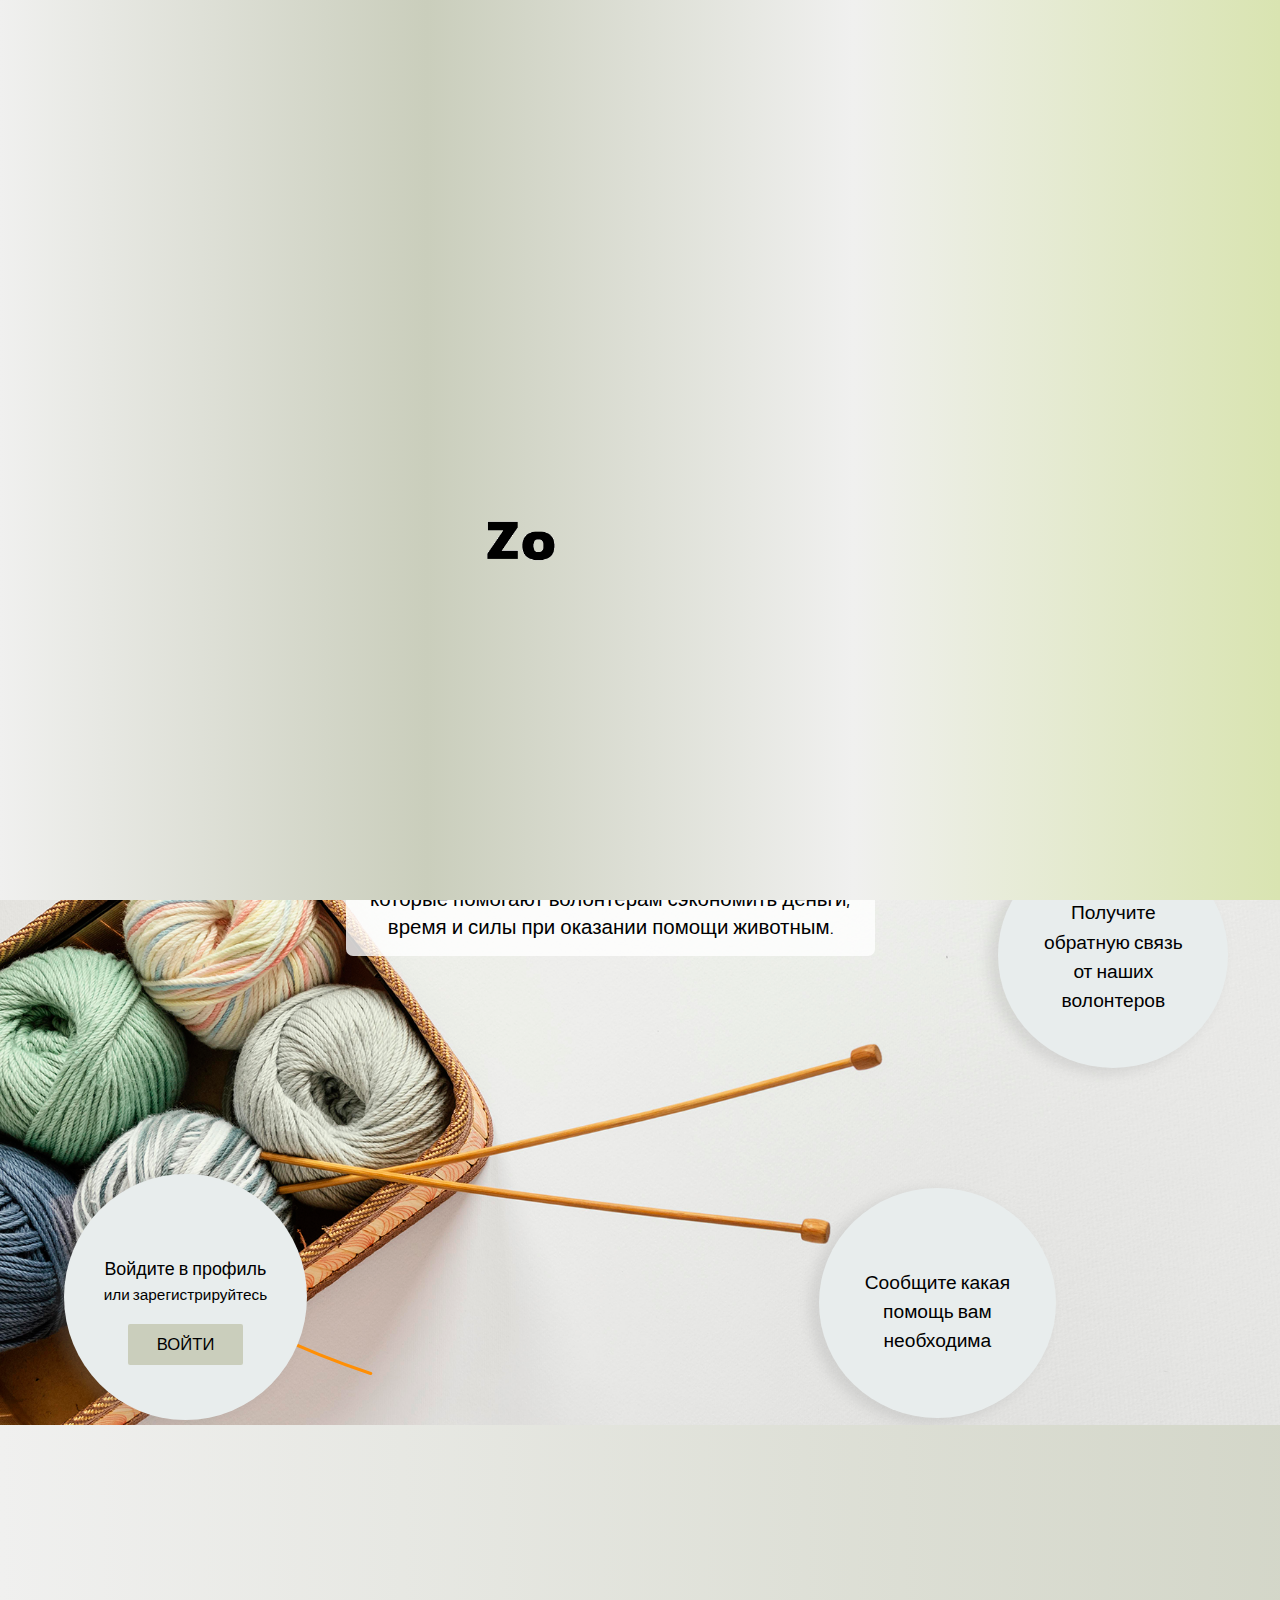
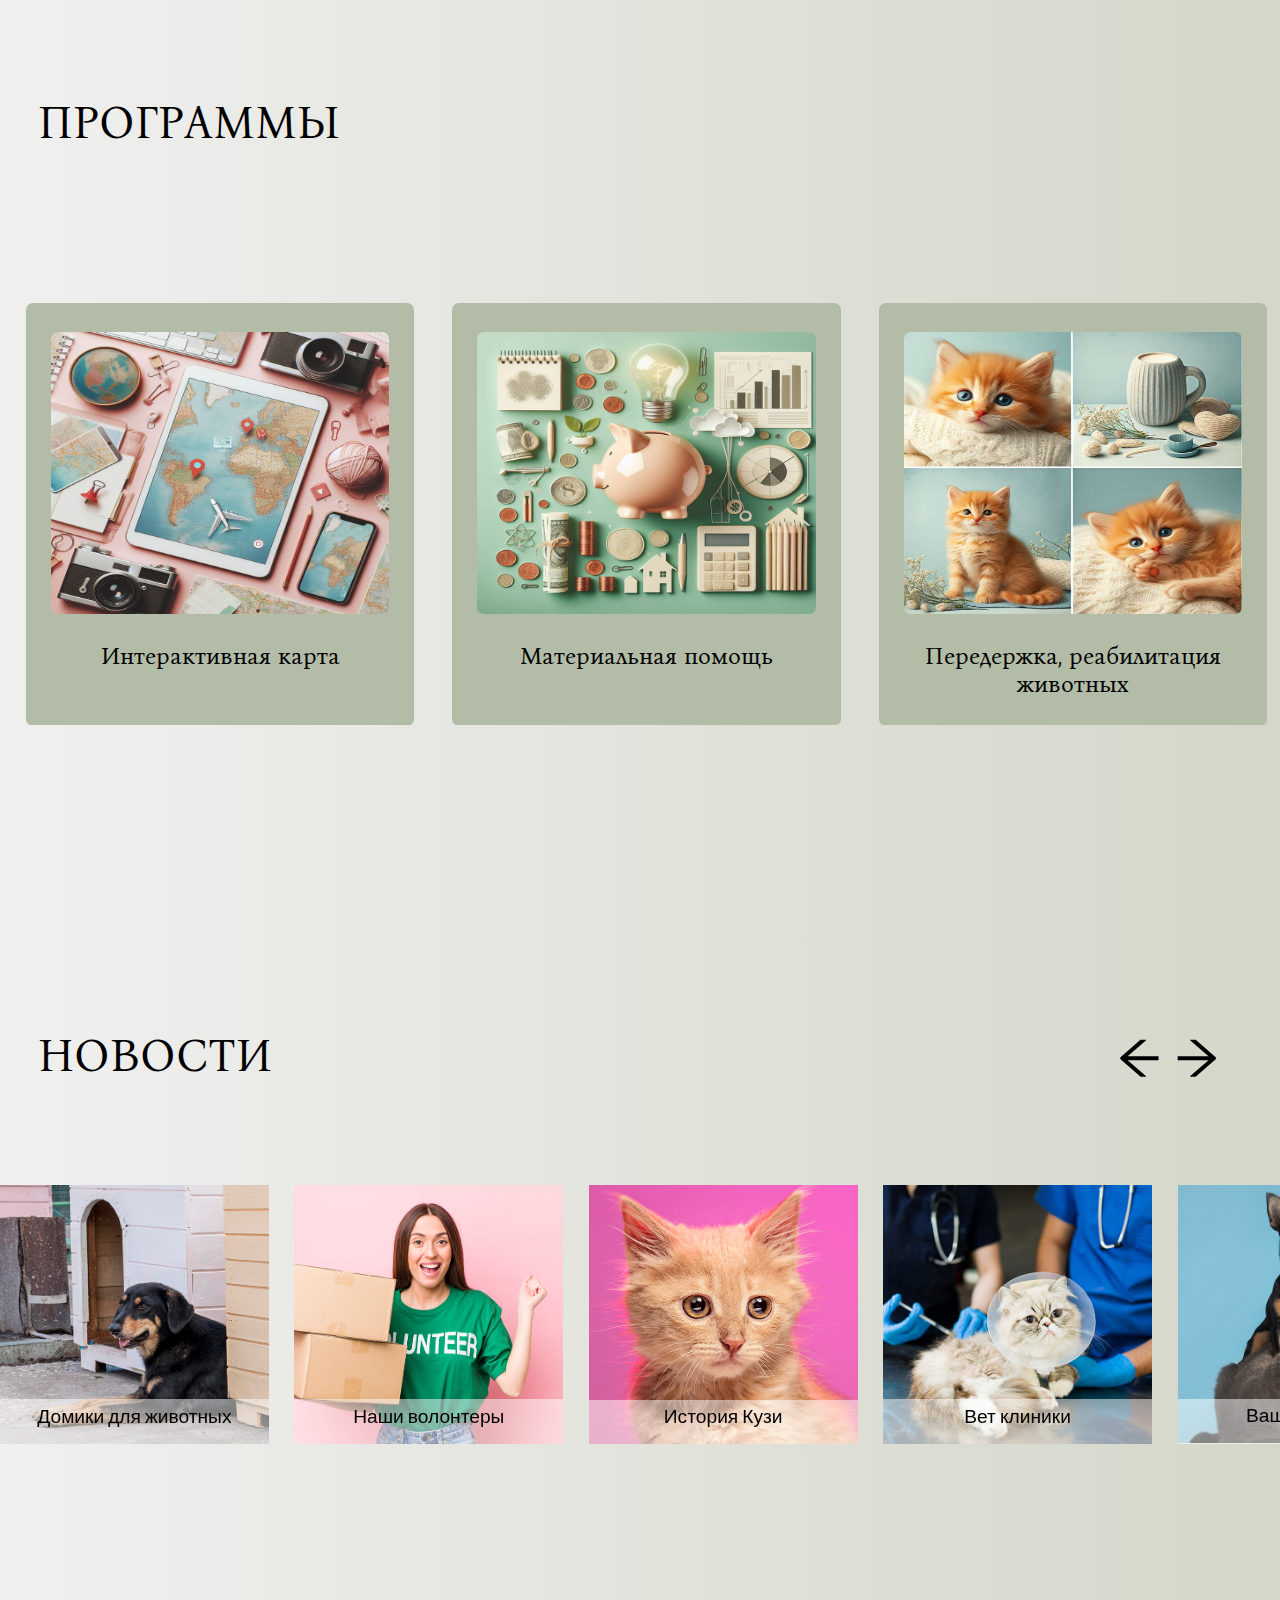
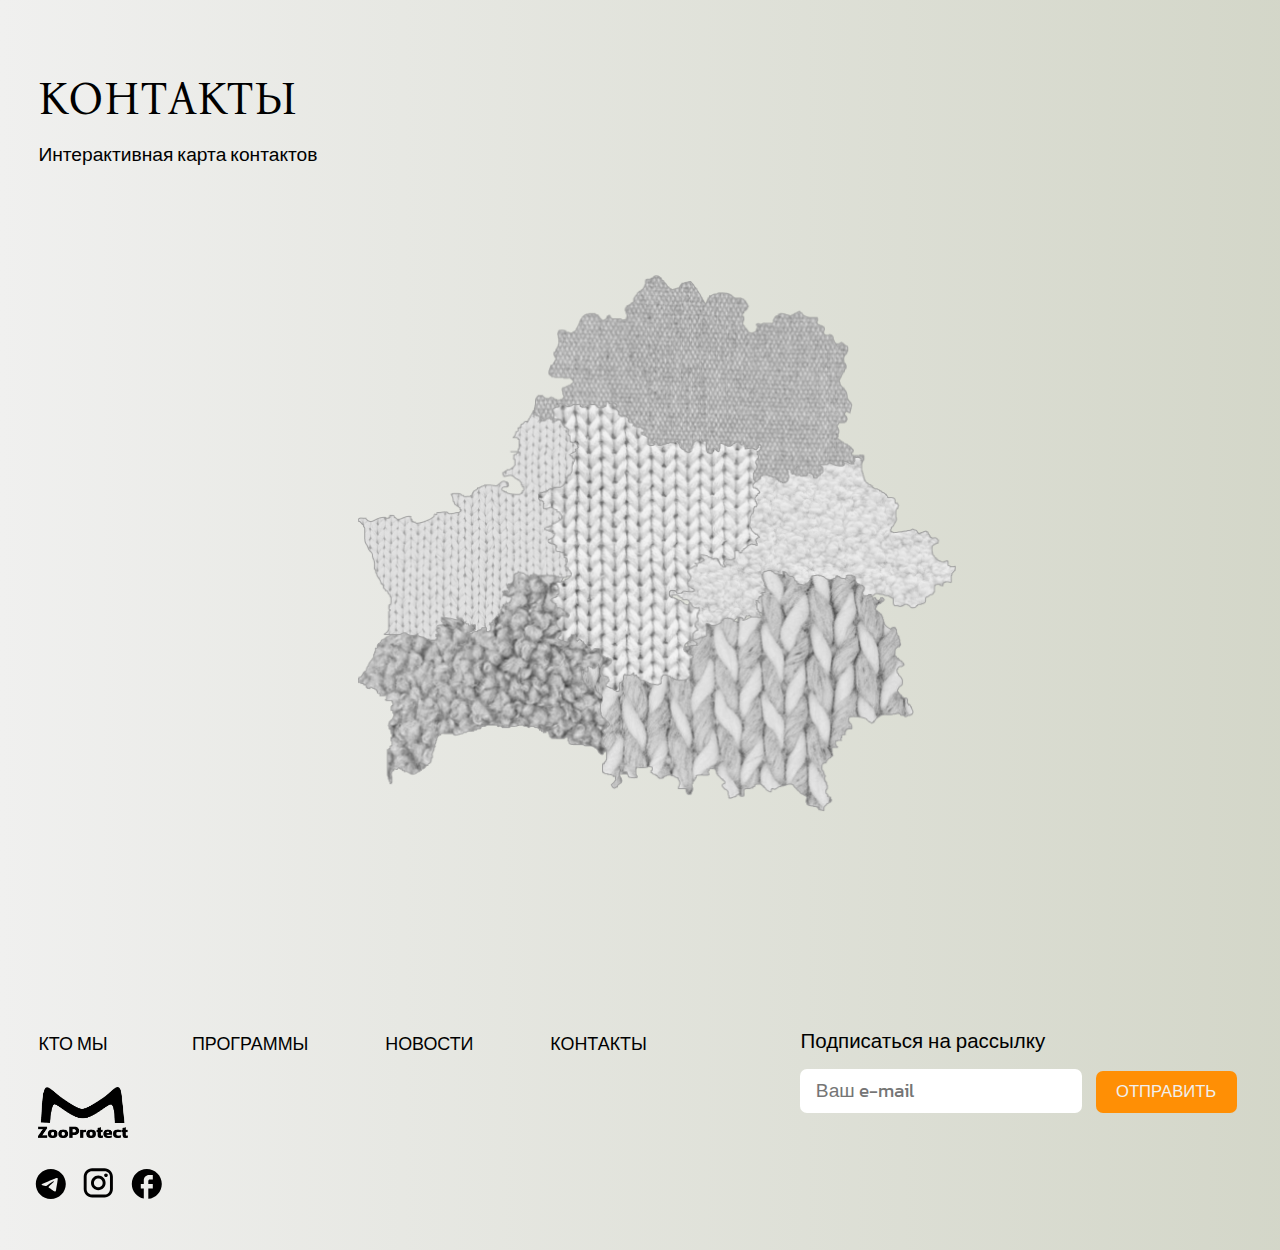
==== commit e000e300: "added media query for 2000px; registration form corrected" ====
--- a/index.html
+++ b/index.html
@@ -93,19 +93,19 @@
                 </div>
 
                 <div id="first_page__mediaControllers">
-                    <svg id="first_page__mediaControllers_pause" width="16" height="28" viewBox="0 0 16 28" fill="none" xmlns="http://www.w3.org/2000/svg">
+                    <svg id="first_page__mediaControllers_pause"  fill="none" xmlns="http://www.w3.org/2000/svg">
                         <rect x="11.2737" y="1.11987" width="4" height="26" rx="1.5" stroke="black"/>
                         <rect x="1.41962" y="1.13086" width="4" height="26" rx="1.5" stroke="black"/>
                     </svg>
-                    <svg id="first_page__mediaControllers_play" width="24" height="29" viewBox="0 0 24 29" fill="none" xmlns="http://www.w3.org/2000/svg">
+                    <svg id="first_page__mediaControllers_play"  fill="none" xmlns="http://www.w3.org/2000/svg">
                         <path d="M22.674 15.7808C23.633 15.1962 23.633 13.8038 22.674 13.2192L3.65588 1.62536C2.65631 1.01601 1.3751 1.73547 1.3751 2.90614L1.3751 26.0939C1.3751 27.2645 2.65631 27.984 3.65588 27.3746L22.674 15.7808Z" stroke="black"/>
                     </svg>
                         
-                    <svg id="first_page__mediaControllers_soundOn" width="35" height="25" viewBox="0 0 35 25" fill="none" xmlns="http://www.w3.org/2000/svg">
+                    <svg id="first_page__mediaControllers_soundOn"  fill="none" xmlns="http://www.w3.org/2000/svg">
                         <path d="M1.45831 15.2081V9.79184C1.45831 9.0183 1.7656 8.27643 2.31258 7.72945C2.85957 7.18247 3.60143 6.87518 4.37498 6.87518H8.60415C8.88928 6.87511 9.16814 6.79145 9.40623 6.63455L18.1562 0.865385C18.3761 0.720603 18.631 0.638028 18.894 0.626419C19.157 0.61481 19.4182 0.6746 19.65 0.799446C19.8817 0.924293 20.0753 1.10954 20.2103 1.33554C20.3453 1.56153 20.4166 1.81985 20.4166 2.08309V22.9168C20.4166 23.1801 20.3453 23.4384 20.2103 23.6644C20.0753 23.8904 19.8817 24.0756 19.65 24.2005C19.4182 24.3253 19.157 24.3851 18.894 24.3735C18.631 24.3619 18.3761 24.2793 18.1562 24.1346L9.40623 18.3654C9.16814 18.2085 8.88928 18.1248 8.60415 18.1248H4.37498C3.60143 18.1248 2.85957 17.8175 2.31258 17.2705C1.7656 16.7235 1.45831 15.9816 1.45831 15.2081Z" stroke="black"/>
                         <path d="M25.5208 5.9375C25.5208 5.9375 27.7083 8.125 27.7083 11.7708C27.7083 15.4167 25.5208 17.6042 25.5208 17.6042M29.8958 1.5625C29.8958 1.5625 33.5416 5.20833 33.5416 11.7708C33.5416 18.3333 29.8958 21.9792 29.8958 21.9792" stroke="black" stroke-linecap="round" stroke-linejoin="round"/>
                     </svg>
-                    <svg id="first_page__mediaControllers_soundOff" width="31" height="27" viewBox="0 0 31 27" fill="none" xmlns="http://www.w3.org/2000/svg">
+                    <svg id="first_page__mediaControllers_soundOff"  fill="none" xmlns="http://www.w3.org/2000/svg">
                         <path d="M24.1666 16.3102L27.0833 13.2788M27.0833 13.2788L30 10.2473M27.0833 13.2788L24.1666 10.2473M27.0833 13.2788L30 16.3102" stroke="black" stroke-linecap="round" stroke-linejoin="round"/>
                         <path d="M0.833313 16.0935V10.4641C0.833313 9.6601 1.1406 8.88904 1.68758 8.32054C2.23457 7.75203 2.97643 7.43265 3.74998 7.43265H7.97915C8.26428 7.43258 8.54314 7.34563 8.78123 7.18256L17.5312 1.18637C17.7511 1.03589 18.006 0.950064 18.269 0.937998C18.532 0.925932 18.7932 0.988075 19.025 1.11783C19.2567 1.24759 19.4503 1.44013 19.5853 1.67502C19.7203 1.90991 19.7916 2.1784 19.7916 2.45199V24.1056C19.7916 24.3792 19.7203 24.6477 19.5853 24.8825C19.4503 25.1174 19.2567 25.31 19.025 25.4397C18.7932 25.5695 18.532 25.6316 18.269 25.6196C18.006 25.6075 17.7511 25.5217 17.5312 25.3712L8.78123 19.375C8.54314 19.2119 8.26428 19.125 7.97915 19.1249H3.74998C2.97643 19.1249 2.23457 18.8055 1.68758 18.237C1.1406 17.6685 0.833313 16.8975 0.833313 16.0935Z" stroke="black"/>
                     </svg>
--- a/styles/style.css
+++ b/styles/style.css
@@ -1,12 +1,13 @@
 body{
     font-family: 'Bona Nova', 'Kanit', sans-serif;
     width: 100%;
+
 }
 
 .wrapper{
     margin: 0 auto;
+    scroll-behavior: smooth;
     max-width: 2000px;
-    scroll-behavior: smooth;
 }
 
 .areaForLoader {
@@ -192,6 +193,8 @@
 #first_page__mediaControllers_pause{
     visibility: visible;
     cursor: pointer;
+    width: 16px;
+    height: 28px; 
 }
 
 #first_page__mediaControllers_pause:hover>rect{
@@ -208,6 +211,8 @@
     left: 0%;
     visibility: hidden;
     cursor: pointer;
+    width: 24px;
+    height: 29px;
 }
 
 #first_page__mediaControllers_play:hover>path{
@@ -224,6 +229,8 @@
     left: 3%;
     cursor: pointer;
     visibility: visible;
+    width: 35px;
+    height: 25px;
 }
 
 #first_page__mediaControllers_soundOn:hover>path{
@@ -240,6 +247,8 @@
     left: 3%;
     visibility: hidden;
     cursor: pointer;
+    width: 31px;
+    height: 27px; 
 }
 
 #first_page__mediaControllers_soundOff:hover>path{
@@ -290,11 +299,10 @@
     background-image: url(../img/wool-basket.png);
     width: 100%;
     background-repeat: no-repeat;
-    height: 69vw;
     max-height: 69vw;
     z-index: -100;
     padding-top: 1vw;
-    background-size: 126%;
+    background-size: cover;
 }
 
 #about_us>div>h2{
@@ -325,6 +333,8 @@
 
 #about_us__balls{
     position: relative;
+    height: 35vw;
+    max-width: 2000px;
 }
 
 #about_us__balls>p{
@@ -791,6 +801,7 @@
 
 #geoteg1{
     opacity: 1 !important;
+    transform: translateX(-1vw) translateY(-3vw);
   
 }
 
@@ -2113,13 +2124,541 @@
     #enter{
         top: 28vw;
     }
-
-    #about_us{
-        height: 67vw;
-    }
-}
-
-
-
-
-
+}
+
+@media  all and  (min-width: 2000px){
+    #enter {
+        top: 834px;
+        left: -54px;
+        position: absolute;
+        margin-top: 1111px;
+        width: 9%;
+        height: 11%;
+        border-radius: 2px;
+        background-color: #CACEBC;
+        font-weight: 400;
+        border: transparent 2px solid;
+        cursor: pointer;
+        margin-left: 198px;
+        font-family: 'Kanit', sans-serif;
+        font-size: 27px;
+    }
+
+    #header__menu {
+        width: 99%;
+        margin-top: -5px;
+    }
+
+    #header__menu>a {
+        width: 319px;
+    }
+
+    #header__menu>ul {
+        margin-left: 314px;
+        column-gap: 4%;
+        margin-top: 103px;
+        margin-right: 209px;
+        width: 900px;
+        font-size: 30px;
+    }
+
+    #header__menu>button {
+        width: 176px;
+        height: 70px;
+        font-weight: 400;
+        margin-top: 68px;
+        font-size: 25px;
+    }
+
+    #first_page__title {
+        margin-top: 130px;
+        margin-left: 215px;
+        width: 576px;
+    }
+
+    #first_page__title>h1 {
+        font-size: 77px;
+        border-radius: 25px;
+        padding: 32px;
+    }
+
+    #first_page__title>button {
+        width: 291px;
+        height: 72px;
+        margin-top: -24px;
+        font-size: 23px;
+    }
+
+    #first_page__subitle {
+        top: 400px;
+        left: 972px;
+        border-radius: 7px;
+        font-size: 41px;
+        width: 965px;
+        height: 200px;
+        padding-top: 10px;
+    }
+
+    #first_page__mediaControllers {
+        margin-top: 276px;
+        margin-left: 34px;
+    }
+
+    #first_page__mediaControllers_play{
+        visibility: hidden;
+        cursor: pointer;
+        width: 34px;
+        height: 39px;
+    }
+
+    #first_page__mediaControllers_pause{
+        visibility: visible;
+        cursor: pointer;
+        width: 26px;
+        height: 38px; 
+    }
+
+    #first_page__mediaControllers_soundOn{
+        position: absolute;
+        top: 1px;
+        left: 3%;
+        cursor: pointer;
+        visibility: visible;
+        width: 45px;
+        height: 35px;
+    }
+
+    #first_page__mediaControllers_soundOff{
+        position: absolute;
+        top: 1px;
+        left: 3%;
+        visibility: hidden;
+        cursor: pointer;
+        width: 41px;
+        height: 37px; 
+    }
+    
+    #about_us {
+        max-height: initial;
+        padding-top: 47px;
+    }
+
+    #about_us>div>h2 {
+        font-family: 'Bona Nova', serif;
+        font-size: 65px;
+        font-weight: 400;
+        margin-left: 58px;
+        padding-top: 148px;
+    }
+
+    #about_us__subtitle {
+        font-size: 32px;
+        width: 837px;
+        line-height: 43px;
+        margin-left: 540px;
+        margin-top: -89px;
+        padding: 15px;
+    }
+
+    #about_us__balls {
+        position: relative;
+        height: 1112px;
+        max-width: 2000px;
+    }
+
+    #about_us__balls>p:first-of-type {
+        top: 483px;
+        left: 50px;
+        width: 365px;
+        height: 342px;
+        padding-top: 16px;
+        animation: borderBall1 7.50s infinite;
+    }
+
+    #about_us__balls>p:first-of-type>span:last-of-type {
+        font-size: 25px;
+    }
+
+    #about_us__balls>p {
+        font-size: 31px;
+    }
+
+    #about_us__balls>p:nth-child(2) {
+        top: 500px;
+        left: 1472px;
+        height: 350px;
+        width: 365px;
+        font-size: 31px;
+        line-height: 45px;
+        animation: borderBall2 7.5s infinite;
+    }
+
+    #about_us__balls>p:nth-child(2)>span {
+        width: 242px;
+        padding-top: 126px;
+    }
+
+    #about_us__balls>p:last-of-type {
+        top: -101px;
+        left: 1575px;
+        height: 251px;
+        padding-top: 106px;
+        text-align: center;
+        width: 365px;
+        font-size: 31px;
+        line-height: 45px;
+        border: 3px transparent solid;
+        animation: borderBall3 7.5s infinite;
+    }
+
+    #line_one {
+        top: 182px;
+        left: 354px;
+        max-width: 2000px;
+        width: 1630px;
+        z-index: 1;
+    }
+
+    #programs>h2 {
+        font-size: 65px;
+        margin-left: 74px;
+        margin-bottom: 292px;
+        margin-top: 178px;
+    }
+
+    #programs__cards {
+        display: grid;
+        grid-template-columns: 529px 529px 529px;
+        grid-template-rows: 626px;
+        margin-left: 99px;
+        gap: 117px;
+        margin-bottom: 100px;
+    }
+
+    .programs__card>img {
+        width: 464px;
+        margin-top: 33px;
+        height: 431px;
+        margin-bottom: -16px;
+        border-radius: 7px;
+    }
+
+    .programs__card>h4 {
+        font-family: 'Bona Nova', serif;
+        font-size: 39px;
+        font-weight: 400;
+        text-align: center;
+    }
+
+    #allNews>div>h2 {
+        font-size: 68px;
+        margin-left: 59px;
+        margin-top: 186px;
+    }
+
+    #allNews__arrows {
+        position: relative;
+        display: flex;
+        margin-top: 695px;
+        margin-bottom: 0px;
+        margin-left: 1722px;
+    }
+
+    #arrow_left {
+        position: absolute;
+        top: -748px;
+        width: 59px;
+        cursor: pointer;
+        height: 61px;
+    }
+
+    #arrow_right {
+        position: absolute;
+        top: -748px;
+        margin-left: 85px;
+        width: 59px;
+        cursor: pointer;
+        height: 61px;
+    }
+
+    #allNews__news_slider {
+        grid-template-columns: 400px 400px 400px 400px 400px;
+        max-height: 400px;
+        margin-left: 0vw;
+        grid-column-gap: 40px;
+        width: 100%;
+        margin-top: -400px;
+    }
+
+    .news_title {
+        font-size: 30px;
+        margin-top: -74px;
+        height: 49px;
+        width: 100%;
+        padding-top: 21px;
+    }
+
+    #contacts {
+        background-image: linear-gradient(90deg, #f0f0ef, #CACEBC, #f0f0ef, #d9e4b1b0);
+        padding-top: 63px;
+        background-size: 400% 400%;
+        animation: gradient 15s ease infinite;
+        height: 1428px;
+    }
+
+    #contacts>div>p {
+        margin-top: -203px;
+        margin-left: 62px;
+        font-size: 30px;
+        font-family: 'Kanit', sans-serif;
+    }
+
+    #contacts>div>h2 {
+        font-size: 68px;
+        margin-left: 55px;
+        margin-bottom: 234px;
+        margin-top: 169px;
+    }
+
+    #contacts__map {
+        position: relative;
+        width: 30%;
+        filter: grayscale();
+        transform: translateX(459px);
+        transition: filter 3s ease;
+        transition: transform 3s ease;
+    }
+
+    #contacts__points {
+        top: 134px;
+        left: 0vw;
+    }
+
+    #point1 {
+        position: absolute;
+        top: 91px;
+        left: 522px;
+    }
+
+
+    #point2 {
+        position: absolute;
+        top: 198px;
+        left: 403px;
+    }
+
+    #point3 {
+        position: absolute;
+        top: 245px;
+        left: 606px;
+    }
+
+    #point4 {
+        position: absolute;
+        top: 382px;
+        left: 487px;
+        z-index: 99;
+    }
+
+
+    #point5 {
+        position: absolute;
+        top: 384px;
+        left: 693px;
+    }
+
+    #point6 {
+        position: absolute;
+        top: 448px;
+        left: 402px;
+        z-index: 99;
+    }
+
+    #point7 {
+        position: absolute;
+        top: 402px;
+        left: 793px;
+    }
+
+    #point8 {
+        position: absolute;
+        top: 491px;
+        left: 228px;
+    }
+
+    #point9 {
+        position: absolute;
+        top: 477px;
+        left: 640px;
+    }
+
+    #point10 {
+        position: absolute;
+        top: 602px;
+        left: 281px;
+    }
+
+    #point11 {
+        position: absolute;
+        top: 549px;
+        left: 760px;
+    }
+
+    #minsk {
+        position: absolute;
+        margin-top: 352px;
+        margin-left: 355px;
+        z-index: 10;
+        width: 320px;
+    }
+
+    #brest {
+        position: absolute;
+        margin-top: 555px;
+        margin-left: 87px;
+        width: 405px;
+    }
+
+    #grodno {
+        position: absolute;
+        margin-top: 359px;
+        margin-left: 81px;
+        width: 343px;
+    }
+
+    #vitebsk {
+        position: absolute;
+        margin-top: 178px;
+        margin-left: 369px;
+        width: 428px;
+    }
+
+    #mogilev {
+        position: absolute;
+        margin-top: 412px;
+        margin-left: 523px;
+        width: 477px;
+    }
+
+    #gomel {
+        position: absolute;
+        margin-top: 601px;
+        margin-left: 450px;
+        width: 445px;
+    }
+
+    #contacts__points>p {
+        position: absolute;
+        top: 307px;
+        left: 472px;
+        font-family: 'Kanit', sans-serif;
+        font-size: 34px;
+    }
+
+    #solid_line {
+        margin-top: 570px;
+        margin-left: 979px;
+        opacity: 0;
+    }
+
+    #contacts__card {
+        margin-left: 1110px;
+        margin-top: -205px;
+        width: 771px;
+        height: 360px;
+    }
+
+    #contacts__card_info>div:first-of-type {
+        margin-top: 57px;
+        margin-left: 45px;
+    }
+
+    #contacts__card_info>div>img {
+        width: 162px;
+    }
+
+    #contacts__card_info_descr {
+        width: 522px;
+    }
+
+    #contacts__card_info>div:last-of-type {
+        margin-top: -225px;
+        margin-left: 237px;
+        font-size: 31px;
+    }
+
+    #footer__menu_social {
+        margin-left: 57px;
+    }
+
+    #footer__menu>ul {
+        gap: 96px;
+        margin-top: 174px;
+        font-size: 30px;
+    }
+
+    #footer__menu>ul>li:first-of-type {
+        width: 121px;
+    }
+
+    #footer__social {
+        width: 21px;
+        margin-top: 1px;
+        margin-bottom: 40px;
+    }
+
+    #logotype {
+        width: 130px;
+    }
+
+    #footer__subscribe {
+        margin-top: 135px;
+        margin-left: 368px;
+    }
+
+    #footer__subscribe>p {
+        font-size: 33px;
+        margin-bottom: 20px;
+    }
+
+    #footer__subscribe>input {
+        height: 66px;
+        width: 399px;
+        margin-left: 0px;
+        margin-top: 6px;
+        border-radius: 7px;
+        border: none;
+        margin-bottom: 2vw;
+        padding-left: 10px;
+        font-size: 39px;
+        font-weight: 400;
+        outline: none;
+    }
+
+    #footer__subscribe>button {
+        margin-left: 16px;
+        height: 73px;
+        width: 180px;
+        font-size: 24px;
+        border-radius: 7px;
+    }
+
+    #footer__subscribe>input::placeholder{
+        padding-left: 15px;
+        font-size: 30px;
+        font-weight: 400;
+    }
+
+    #geoteg1{
+        opacity: 1 !important;
+        transform: translateX(-3px) translateY(-18px);
+    }
+
+
+}
+
+
+
+
+
+
